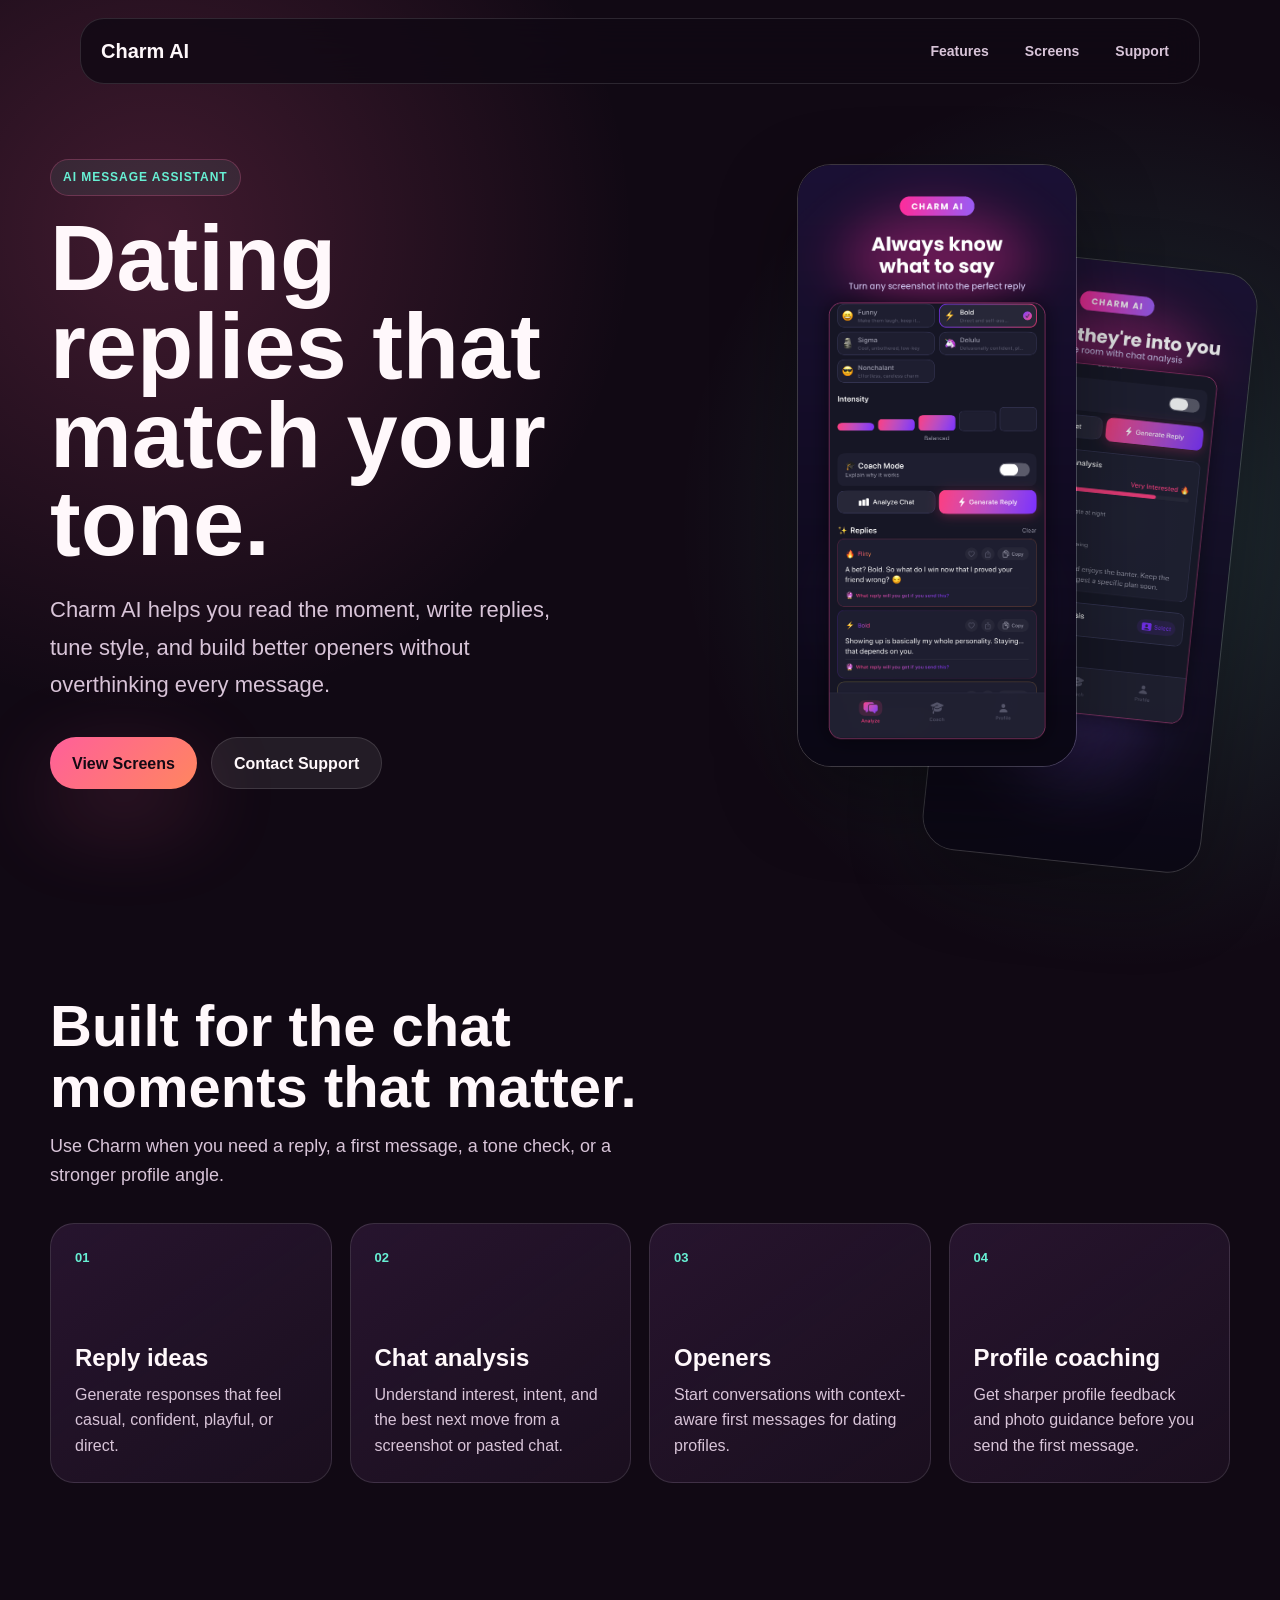
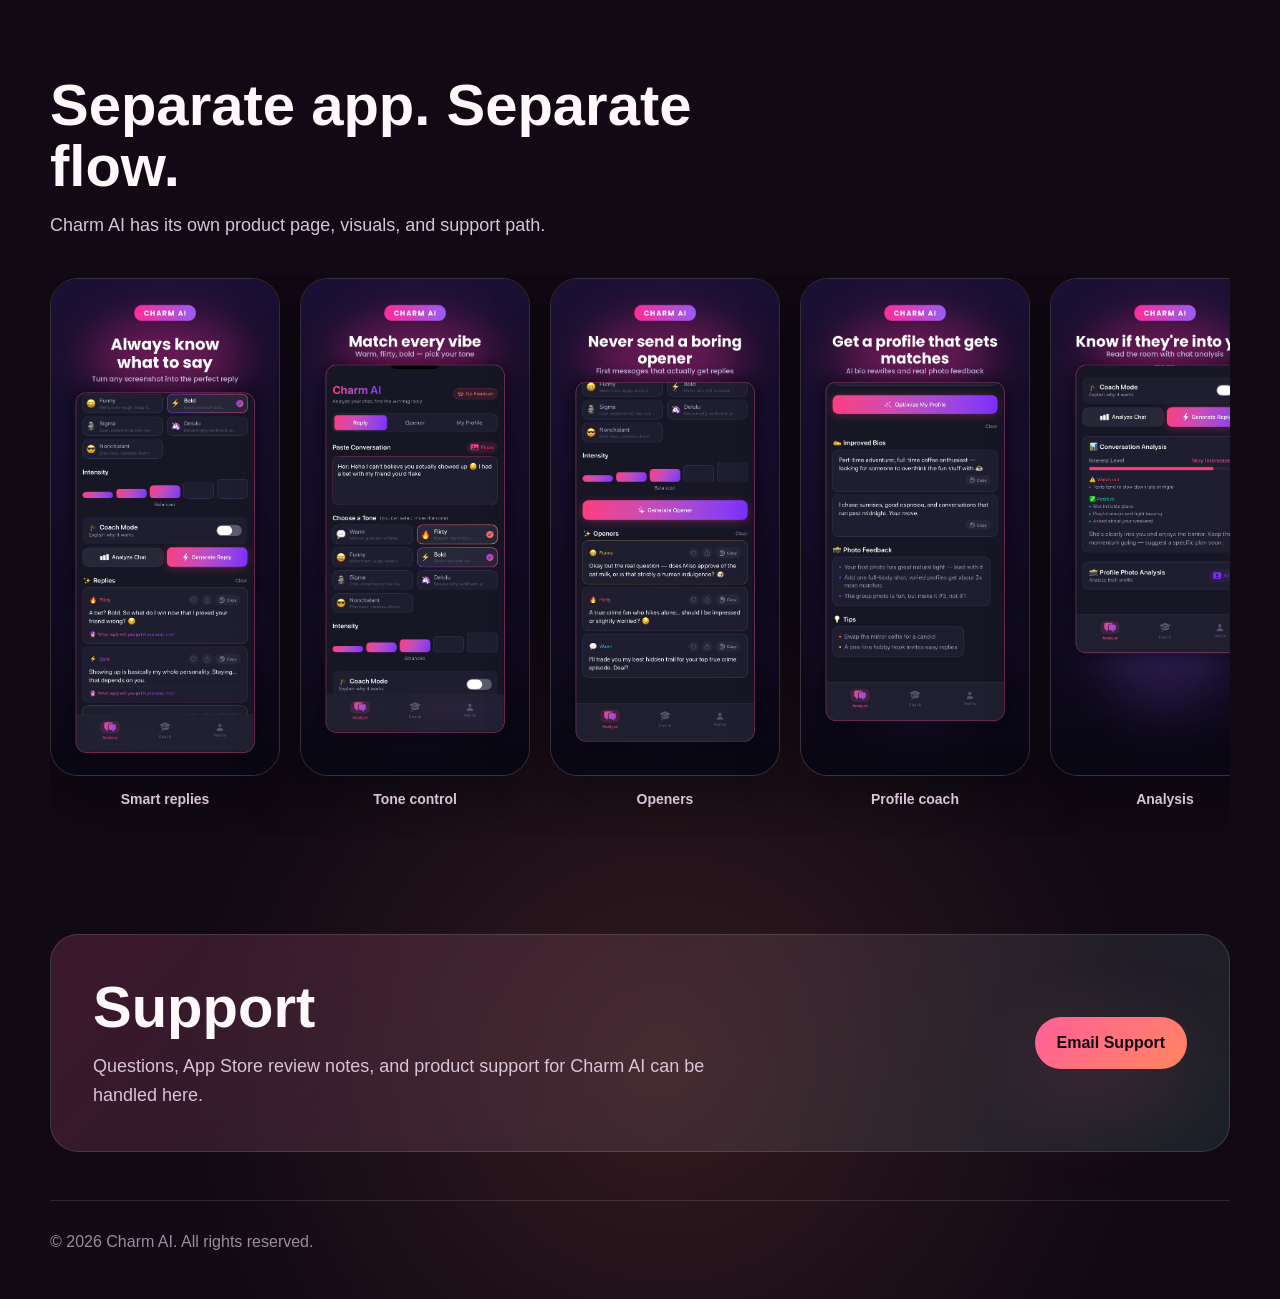
==== charm-ai/index.html @ af91918c "Add separate Charm AI page" ====
<!DOCTYPE html>
<html lang="en">

<head>
    <meta charset="UTF-8">
    <meta name="viewport" content="width=device-width, initial-scale=1.0">
    <title>Charm AI - AI Flirt & Message Assistant</title>
    <meta name="description" content="Charm AI helps you write better dating replies, understand chat tone, create openers, and coach your profile with AI.">
    <meta name="keywords" content="Charm AI, dating assistant, AI replies, message coach, profile coach, flirt assistant">
    <meta name="author" content="Charm AI">
    <meta name="robots" content="index, follow">

    <meta property="og:type" content="website">
    <meta property="og:title" content="Charm AI - AI Flirt & Message Assistant">
    <meta property="og:description" content="Reply ideas, chat analysis, openers, and profile coaching for dating conversations.">
    <meta property="og:image" content="images/appstore_01_reply.png">

    <link rel="stylesheet" href="style.css">
</head>

<body>
    <nav class="site-nav">
        <a class="brand" href="#home">Charm AI</a>
        <div class="nav-links" aria-label="Charm AI navigation">
            <a href="#features">Features</a>
            <a href="#screens">Screens</a>
            <a href="#support">Support</a>
        </div>
    </nav>

    <main>
        <section id="home" class="hero">
            <div class="hero-copy">
                <p class="eyebrow">AI message assistant</p>
                <h1>Dating replies that match your tone.</h1>
                <p class="hero-text">Charm AI helps you read the moment, write replies, tune style, and build better openers without overthinking every message.</p>
                <div class="hero-actions">
                    <a class="button primary" href="#screens">View Screens</a>
                    <a class="button secondary" href="mailto:ismailturanli91@gmail.com">Contact Support</a>
                </div>
            </div>

            <div class="hero-visual" aria-label="Charm AI app screenshots">
                <img class="phone phone-main" src="images/appstore_01_reply.png" alt="Charm AI smart reply screen">
                <img class="phone phone-side" src="images/appstore_07_analysis.png" alt="Charm AI chat analysis screen">
            </div>
        </section>

        <section id="features" class="features">
            <div class="section-head">
                <h2>Built for the chat moments that matter.</h2>
                <p>Use Charm when you need a reply, a first message, a tone check, or a stronger profile angle.</p>
            </div>

            <div class="feature-grid">
                <article class="feature-card">
                    <span>01</span>
                    <h3>Reply ideas</h3>
                    <p>Generate responses that feel casual, confident, playful, or direct.</p>
                </article>
                <article class="feature-card">
                    <span>02</span>
                    <h3>Chat analysis</h3>
                    <p>Understand interest, intent, and the best next move from a screenshot or pasted chat.</p>
                </article>
                <article class="feature-card">
                    <span>03</span>
                    <h3>Openers</h3>
                    <p>Start conversations with context-aware first messages for dating profiles.</p>
                </article>
                <article class="feature-card">
                    <span>04</span>
                    <h3>Profile coaching</h3>
                    <p>Get sharper profile feedback and photo guidance before you send the first message.</p>
                </article>
            </div>
        </section>

        <section id="screens" class="screens">
            <div class="section-head">
                <h2>Separate app. Separate flow.</h2>
                <p>Charm AI has its own product page, visuals, and support path.</p>
            </div>

            <div class="screen-strip">
                <figure>
                    <img src="images/appstore_01_reply.png" alt="Smart reply generator in Charm AI">
                    <figcaption>Smart replies</figcaption>
                </figure>
                <figure>
                    <img src="images/appstore_02_tones.png" alt="Tone options in Charm AI">
                    <figcaption>Tone control</figcaption>
                </figure>
                <figure>
                    <img src="images/appstore_03_opener.png" alt="Opener generator in Charm AI">
                    <figcaption>Openers</figcaption>
                </figure>
                <figure>
                    <img src="images/appstore_04_profilecoach.png" alt="Profile coaching in Charm AI">
                    <figcaption>Profile coach</figcaption>
                </figure>
                <figure>
                    <img src="images/appstore_07_analysis.png" alt="Chat analysis in Charm AI">
                    <figcaption>Analysis</figcaption>
                </figure>
                <figure>
                    <img src="images/appstore_08_keyboard.png" alt="Charm AI keyboard screen">
                    <figcaption>Keyboard</figcaption>
                </figure>
            </div>
        </section>

        <section id="support" class="support">
            <div>
                <h2>Support</h2>
                <p>Questions, App Store review notes, and product support for Charm AI can be handled here.</p>
            </div>
            <a class="button primary" href="mailto:ismailturanli91@gmail.com">Email Support</a>
        </section>
    </main>

    <footer class="footer">
        <p>&copy; 2026 Charm AI. All rights reserved.</p>
    </footer>

    <script src="script.js"></script>
</body>

</html>
---- charm-ai/style.css ----
* {
    box-sizing: border-box;
    margin: 0;
    padding: 0;
}

:root {
    --bg: #110914;
    --panel: #1d1122;
    --panel-strong: #28152f;
    --line: rgba(255, 255, 255, 0.12);
    --text: #fff8fb;
    --muted: #d8c4d8;
    --soft: #9d8aa0;
    --rose: #ff5f9a;
    --coral: #ff865f;
    --mint: #67f0d4;
    --ink: #140914;
    --shadow: 0 28px 90px rgba(255, 95, 154, 0.22);
}

html {
    scroll-behavior: smooth;
    scroll-padding-top: 92px;
}

body {
    min-width: 320px;
    font-family: -apple-system, BlinkMacSystemFont, "Segoe UI", Roboto, Helvetica, Arial, sans-serif;
    color: var(--text);
    background:
        radial-gradient(circle at 12% 8%, rgba(255, 95, 154, 0.2), transparent 30rem),
        radial-gradient(circle at 88% 18%, rgba(103, 240, 212, 0.16), transparent 28rem),
        radial-gradient(circle at 52% 92%, rgba(255, 134, 95, 0.14), transparent 30rem),
        var(--bg);
    line-height: 1.6;
    overflow-x: hidden;
}

a {
    color: inherit;
}

img {
    display: block;
    max-width: 100%;
}

.site-nav {
    position: fixed;
    z-index: 20;
    top: 18px;
    left: 50%;
    width: min(1120px, calc(100% - 32px));
    min-height: 64px;
    transform: translateX(-50%);
    display: flex;
    align-items: center;
    justify-content: space-between;
    gap: 18px;
    padding: 12px 16px 12px 20px;
    border: 1px solid var(--line);
    border-radius: 24px;
    background: rgba(17, 9, 20, 0.82);
    backdrop-filter: blur(18px);
}

.brand {
    color: var(--text);
    font-size: 20px;
    font-weight: 900;
    text-decoration: none;
    letter-spacing: 0;
}

.nav-links {
    display: flex;
    align-items: center;
    gap: 8px;
}

.nav-links a {
    min-height: 40px;
    display: inline-flex;
    align-items: center;
    padding: 0 14px;
    border-radius: 999px;
    color: var(--muted);
    font-size: 14px;
    font-weight: 800;
    text-decoration: none;
    transition: background 0.2s ease, color 0.2s ease;
}

.nav-links a:hover,
.nav-links a.active {
    color: var(--text);
    background: rgba(255, 255, 255, 0.09);
}

main {
    width: min(1180px, calc(100% - 40px));
    margin: 0 auto;
}

.hero {
    min-height: 100dvh;
    display: grid;
    grid-template-columns: minmax(0, 0.95fr) minmax(360px, 1.05fr);
    align-items: center;
    gap: 56px;
    padding: 124px 0 76px;
}

.eyebrow {
    width: fit-content;
    margin-bottom: 18px;
    padding: 8px 12px;
    border: 1px solid rgba(255, 95, 154, 0.25);
    border-radius: 999px;
    color: var(--mint);
    background: rgba(103, 240, 212, 0.08);
    font-size: 12px;
    font-weight: 900;
    letter-spacing: 0.08em;
    text-transform: uppercase;
}

.hero h1 {
    max-width: 620px;
    font-size: clamp(48px, 8vw, 92px);
    line-height: 0.96;
    letter-spacing: 0;
}

.hero-text {
    max-width: 600px;
    margin-top: 24px;
    color: var(--muted);
    font-size: clamp(18px, 2vw, 22px);
    line-height: 1.7;
}

.hero-actions {
    display: flex;
    flex-wrap: wrap;
    gap: 14px;
    margin-top: 34px;
}

.button {
    min-height: 52px;
    display: inline-flex;
    align-items: center;
    justify-content: center;
    border-radius: 999px;
    padding: 0 22px;
    font-weight: 900;
    text-decoration: none;
    transition: transform 0.2s ease, box-shadow 0.2s ease, border-color 0.2s ease;
}

.button:hover {
    transform: translateY(-2px);
}

.button:active {
    transform: translateY(0);
}

.button.primary {
    color: var(--ink);
    background: linear-gradient(135deg, var(--rose), var(--coral));
    box-shadow: var(--shadow);
}

.button.secondary {
    color: var(--text);
    border: 1px solid var(--line);
    background: rgba(255, 255, 255, 0.08);
}

.hero-visual {
    position: relative;
    min-height: 620px;
}

.phone {
    position: absolute;
    width: min(280px, 46vw);
    border-radius: 34px;
    border: 1px solid rgba(255, 255, 255, 0.18);
    box-shadow: 0 30px 80px rgba(0, 0, 0, 0.36);
}

.phone-main {
    right: 26%;
    top: 0;
    z-index: 2;
}

.phone-side {
    right: 0;
    top: 96px;
    opacity: 0.86;
    transform: rotate(6deg);
}

.features,
.screens,
.support {
    padding: 96px 0;
}

.section-head {
    max-width: 680px;
    margin-bottom: 34px;
}

.section-head h2,
.support h2 {
    font-size: clamp(34px, 5vw, 58px);
    line-height: 1.05;
    letter-spacing: 0;
}

.section-head p,
.support p {
    max-width: 620px;
    margin-top: 14px;
    color: var(--muted);
    font-size: 18px;
}

.feature-grid {
    display: grid;
    grid-template-columns: repeat(4, minmax(0, 1fr));
    gap: 18px;
}

.feature-card {
    min-height: 260px;
    display: flex;
    flex-direction: column;
    padding: 24px;
    border: 1px solid var(--line);
    border-radius: 24px;
    background: linear-gradient(145deg, rgba(40, 21, 47, 0.96), rgba(29, 17, 34, 0.8));
}

.feature-card span {
    color: var(--mint);
    font-size: 13px;
    font-weight: 900;
}

.feature-card h3 {
    margin-top: auto;
    font-size: 24px;
    line-height: 1.12;
}

.feature-card p {
    margin-top: 10px;
    color: var(--muted);
}

.screen-strip {
    display: grid;
    grid-auto-flow: column;
    grid-auto-columns: minmax(230px, 285px);
    gap: 20px;
    overflow-x: auto;
    padding: 4px 0 28px;
    scroll-snap-type: x mandatory;
    scrollbar-color: var(--rose) rgba(255, 255, 255, 0.08);
}

.screen-strip figure {
    scroll-snap-align: start;
}

.screen-strip img {
    width: 100%;
    aspect-ratio: 1284 / 2778;
    object-fit: cover;
    border: 1px solid rgba(255, 255, 255, 0.16);
    border-radius: 28px;
    box-shadow: 0 24px 60px rgba(0, 0, 0, 0.34);
}

.screen-strip figcaption {
    margin-top: 12px;
    color: var(--muted);
    font-size: 14px;
    font-weight: 800;
    text-align: center;
}

.support {
    display: flex;
    align-items: center;
    justify-content: space-between;
    gap: 24px;
    margin-bottom: 48px;
    padding: 42px;
    border: 1px solid var(--line);
    border-radius: 28px;
    background: linear-gradient(135deg, rgba(255, 95, 154, 0.18), rgba(103, 240, 212, 0.1));
}

.footer {
    width: min(1180px, calc(100% - 40px));
    margin: 0 auto;
    padding: 28px 0 44px;
    color: var(--soft);
    border-top: 1px solid var(--line);
}

@media (max-width: 980px) {
    .hero {
        grid-template-columns: 1fr;
        padding-top: 118px;
    }

    .hero-visual {
        min-height: 520px;
    }

    .phone-main {
        left: 8%;
        right: auto;
    }

    .phone-side {
        right: 8%;
    }

    .feature-grid {
        grid-template-columns: repeat(2, minmax(0, 1fr));
    }
}

@media (max-width: 700px) {
    .site-nav {
        top: 12px;
        align-items: flex-start;
        border-radius: 20px;
        flex-direction: column;
    }

    .nav-links {
        width: 100%;
        justify-content: space-between;
    }

    .nav-links a {
        padding: 0 10px;
        font-size: 13px;
    }

    main,
    .footer {
        width: min(100% - 28px, 1180px);
    }

    .hero {
        padding-top: 158px;
        gap: 34px;
    }

    .hero h1 {
        font-size: clamp(42px, 15vw, 68px);
    }

    .hero-visual {
        min-height: 440px;
    }

    .phone {
        width: min(218px, 56vw);
        border-radius: 26px;
    }

    .phone-main {
        left: 0;
    }

    .phone-side {
        right: 0;
        top: 68px;
    }

    .features,
    .screens {
        padding: 72px 0;
    }

    .feature-grid {
        grid-template-columns: 1fr;
    }

    .feature-card {
        min-height: 210px;
    }

    .support {
        align-items: flex-start;
        flex-direction: column;
        padding: 28px;
    }
}

@media (prefers-reduced-motion: reduce) {
    *,
    *::before,
    *::after {
        scroll-behavior: auto !important;
        transition-duration: 0.01ms !important;
        animation-duration: 0.01ms !important;
        animation-iteration-count: 1 !important;
    }
}
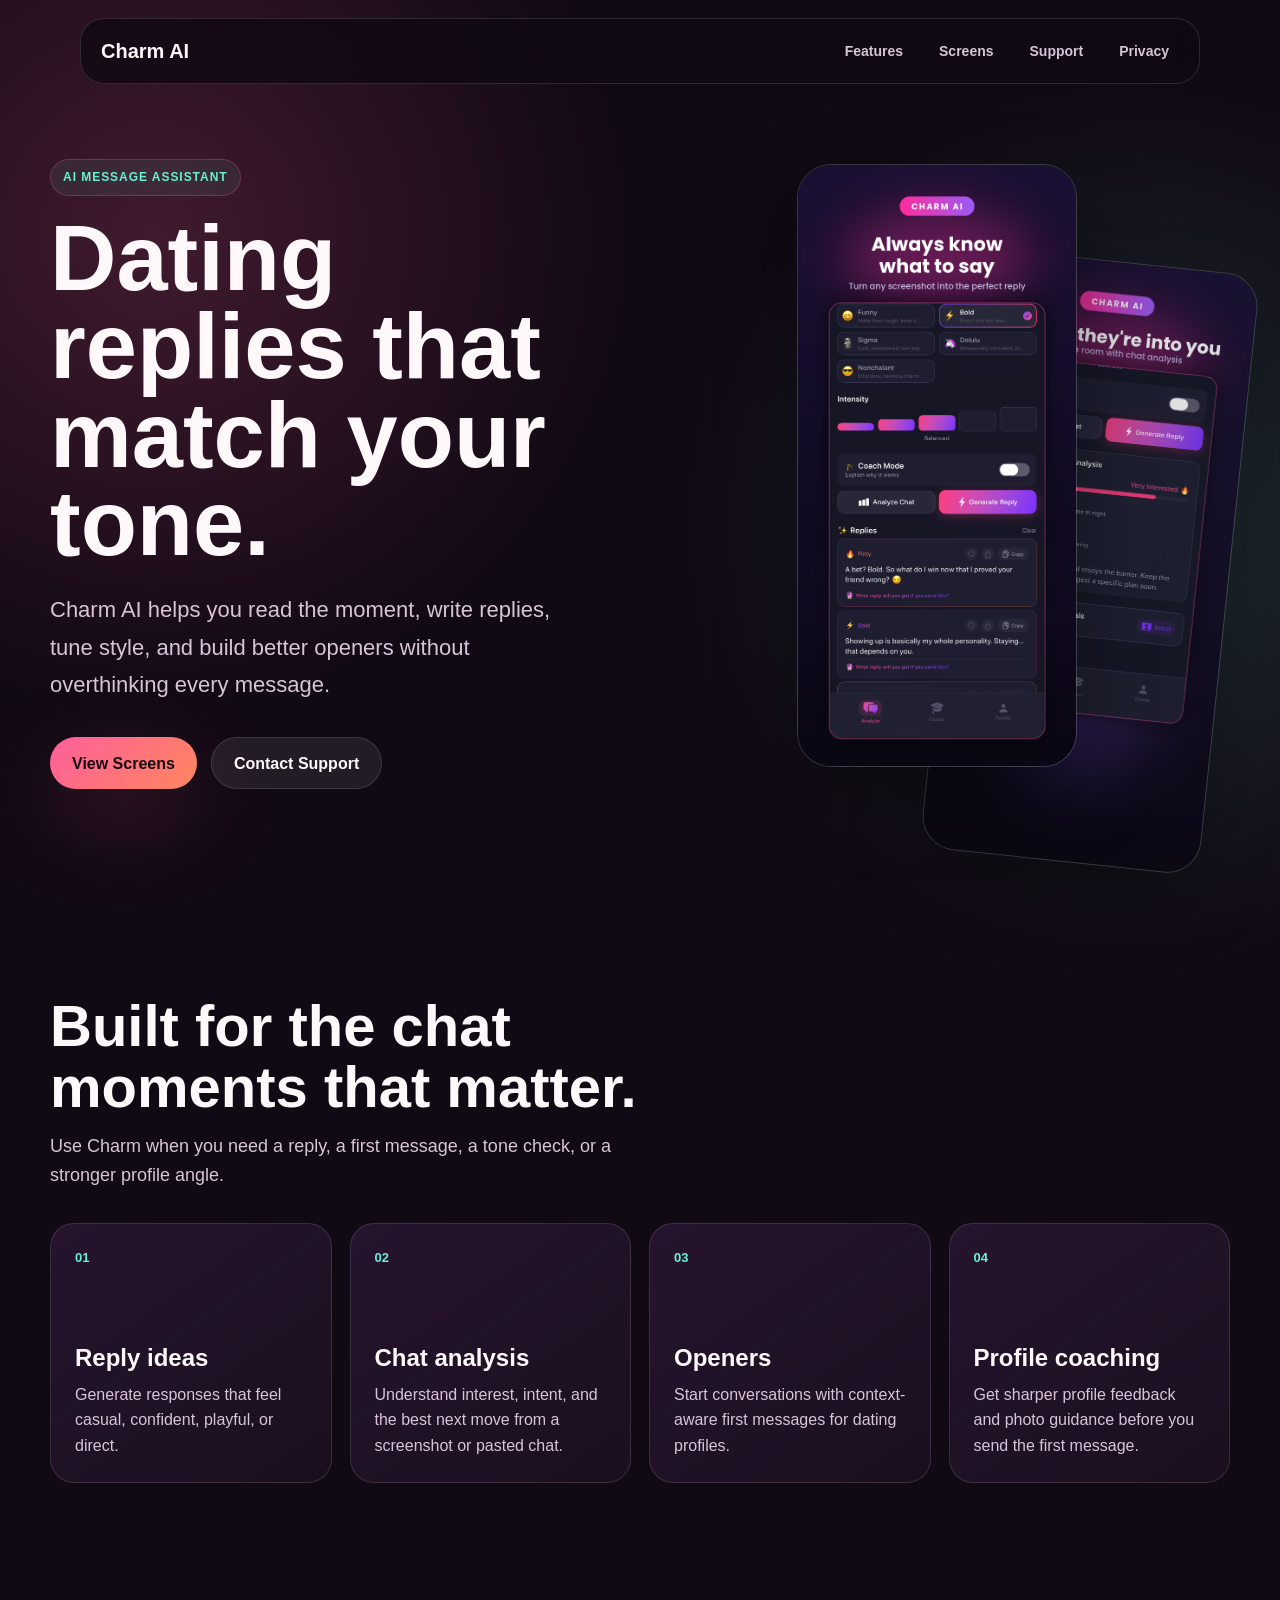
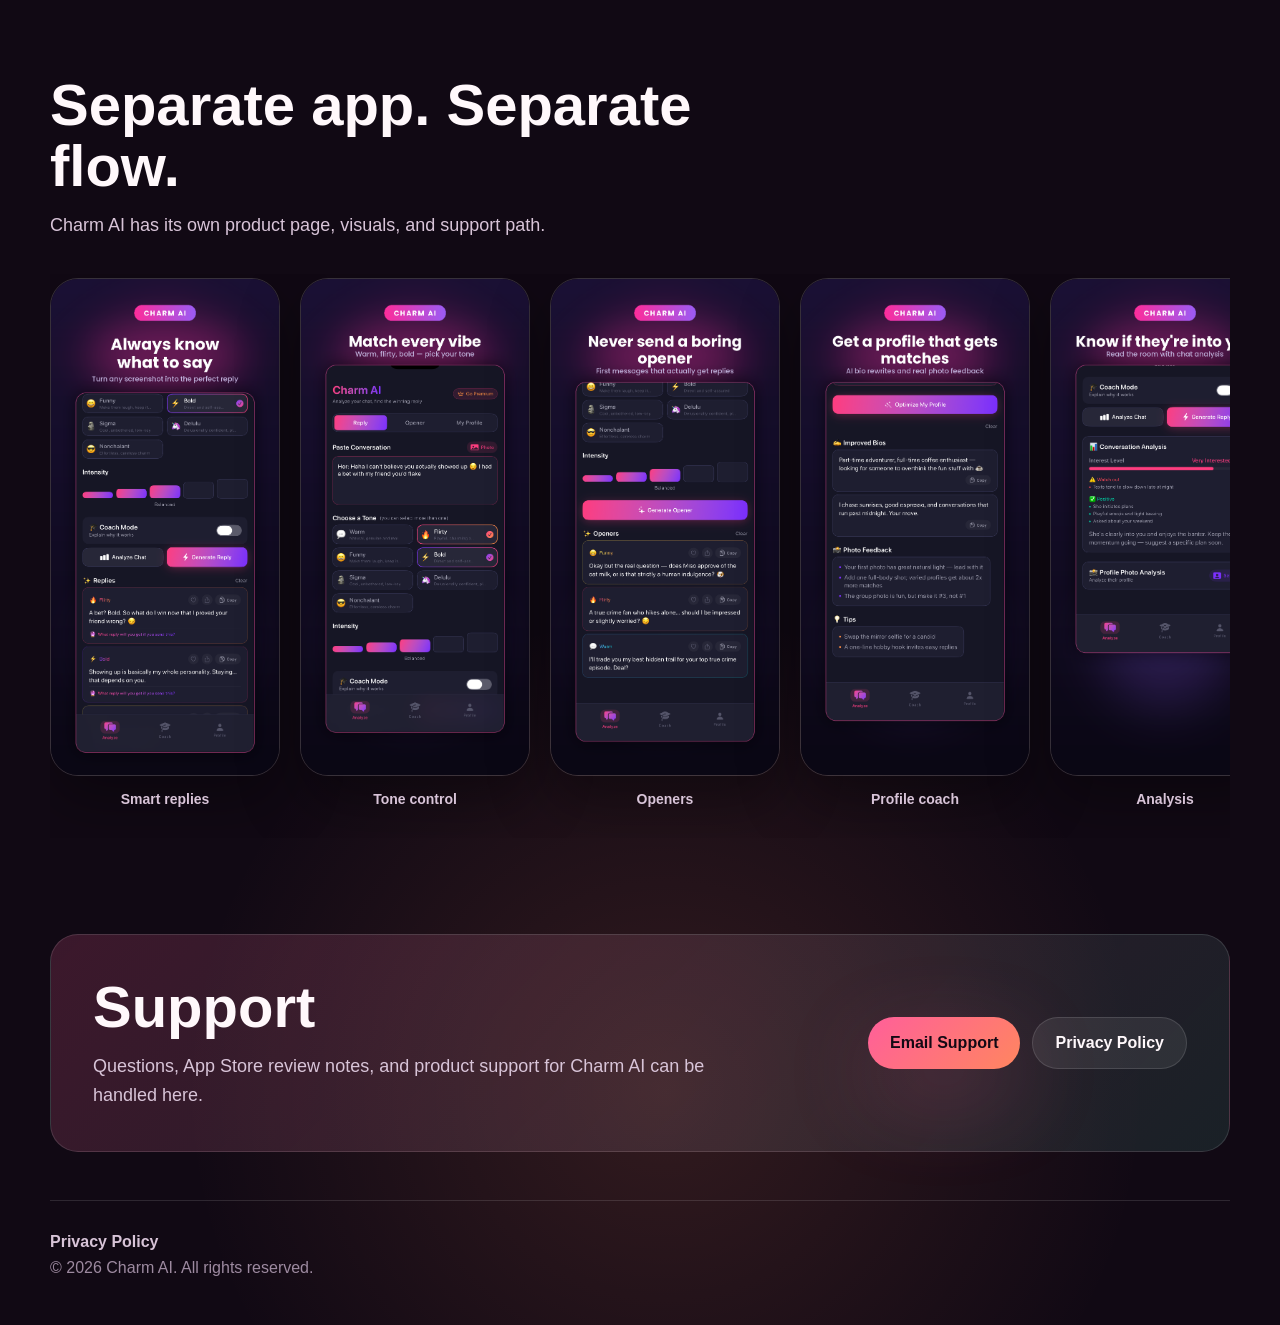
==== commit 629ed2b7: "Add Charm AI privacy link" ====
--- a/charm-ai/index.html
+++ b/charm-ai/index.html
@@ -25,6 +25,7 @@
             <a href="#features">Features</a>
             <a href="#screens">Screens</a>
             <a href="#support">Support</a>
+            <a href="privacy/">Privacy</a>
         </div>
     </nav>
 
@@ -115,11 +116,15 @@
                 <h2>Support</h2>
                 <p>Questions, App Store review notes, and product support for Charm AI can be handled here.</p>
             </div>
-            <a class="button primary" href="mailto:ismailturanli91@gmail.com">Email Support</a>
+            <div class="support-actions">
+                <a class="button primary" href="mailto:ismailturanli91@gmail.com">Email Support</a>
+                <a class="button secondary" href="privacy/">Privacy Policy</a>
+            </div>
         </section>
     </main>
 
     <footer class="footer">
+        <p><a href="privacy/">Privacy Policy</a></p>
         <p>&copy; 2026 Charm AI. All rights reserved.</p>
     </footer>
 
--- a/charm-ai/style.css
+++ b/charm-ai/style.css
@@ -309,6 +309,13 @@
     background: linear-gradient(135deg, rgba(255, 95, 154, 0.18), rgba(103, 240, 212, 0.1));
 }
 
+.support-actions {
+    display: flex;
+    flex-wrap: wrap;
+    justify-content: flex-end;
+    gap: 12px;
+}
+
 .footer {
     width: min(1180px, calc(100% - 40px));
     margin: 0 auto;
@@ -317,6 +324,62 @@
     border-top: 1px solid var(--line);
 }
 
+.footer a {
+    color: var(--muted);
+    font-weight: 800;
+    text-decoration: none;
+}
+
+.policy-main {
+    padding-top: 132px;
+}
+
+.policy-hero {
+    max-width: 820px;
+    padding: 44px 0 24px;
+}
+
+.policy-hero h1 {
+    font-size: clamp(46px, 8vw, 88px);
+    line-height: 0.98;
+    letter-spacing: 0;
+}
+
+.policy-hero p:not(.eyebrow) {
+    margin-top: 18px;
+    color: var(--muted);
+    font-size: 18px;
+}
+
+.policy-content {
+    display: grid;
+    gap: 18px;
+    padding: 36px 0 92px;
+}
+
+.policy-content article {
+    padding: 26px;
+    border: 1px solid var(--line);
+    border-radius: 24px;
+    background: linear-gradient(145deg, rgba(40, 21, 47, 0.96), rgba(29, 17, 34, 0.8));
+}
+
+.policy-content h2 {
+    font-size: 24px;
+    line-height: 1.15;
+}
+
+.policy-content p {
+    margin-top: 10px;
+    color: var(--muted);
+}
+
+.policy-content a {
+    color: var(--mint);
+    font-weight: 800;
+    text-decoration: none;
+}
+
 @media (max-width: 980px) {
     .hero {
         grid-template-columns: 1fr;
@@ -408,6 +471,14 @@
         align-items: flex-start;
         flex-direction: column;
         padding: 28px;
+    }
+
+    .support-actions {
+        justify-content: flex-start;
+    }
+
+    .policy-main {
+        padding-top: 164px;
     }
 }
 
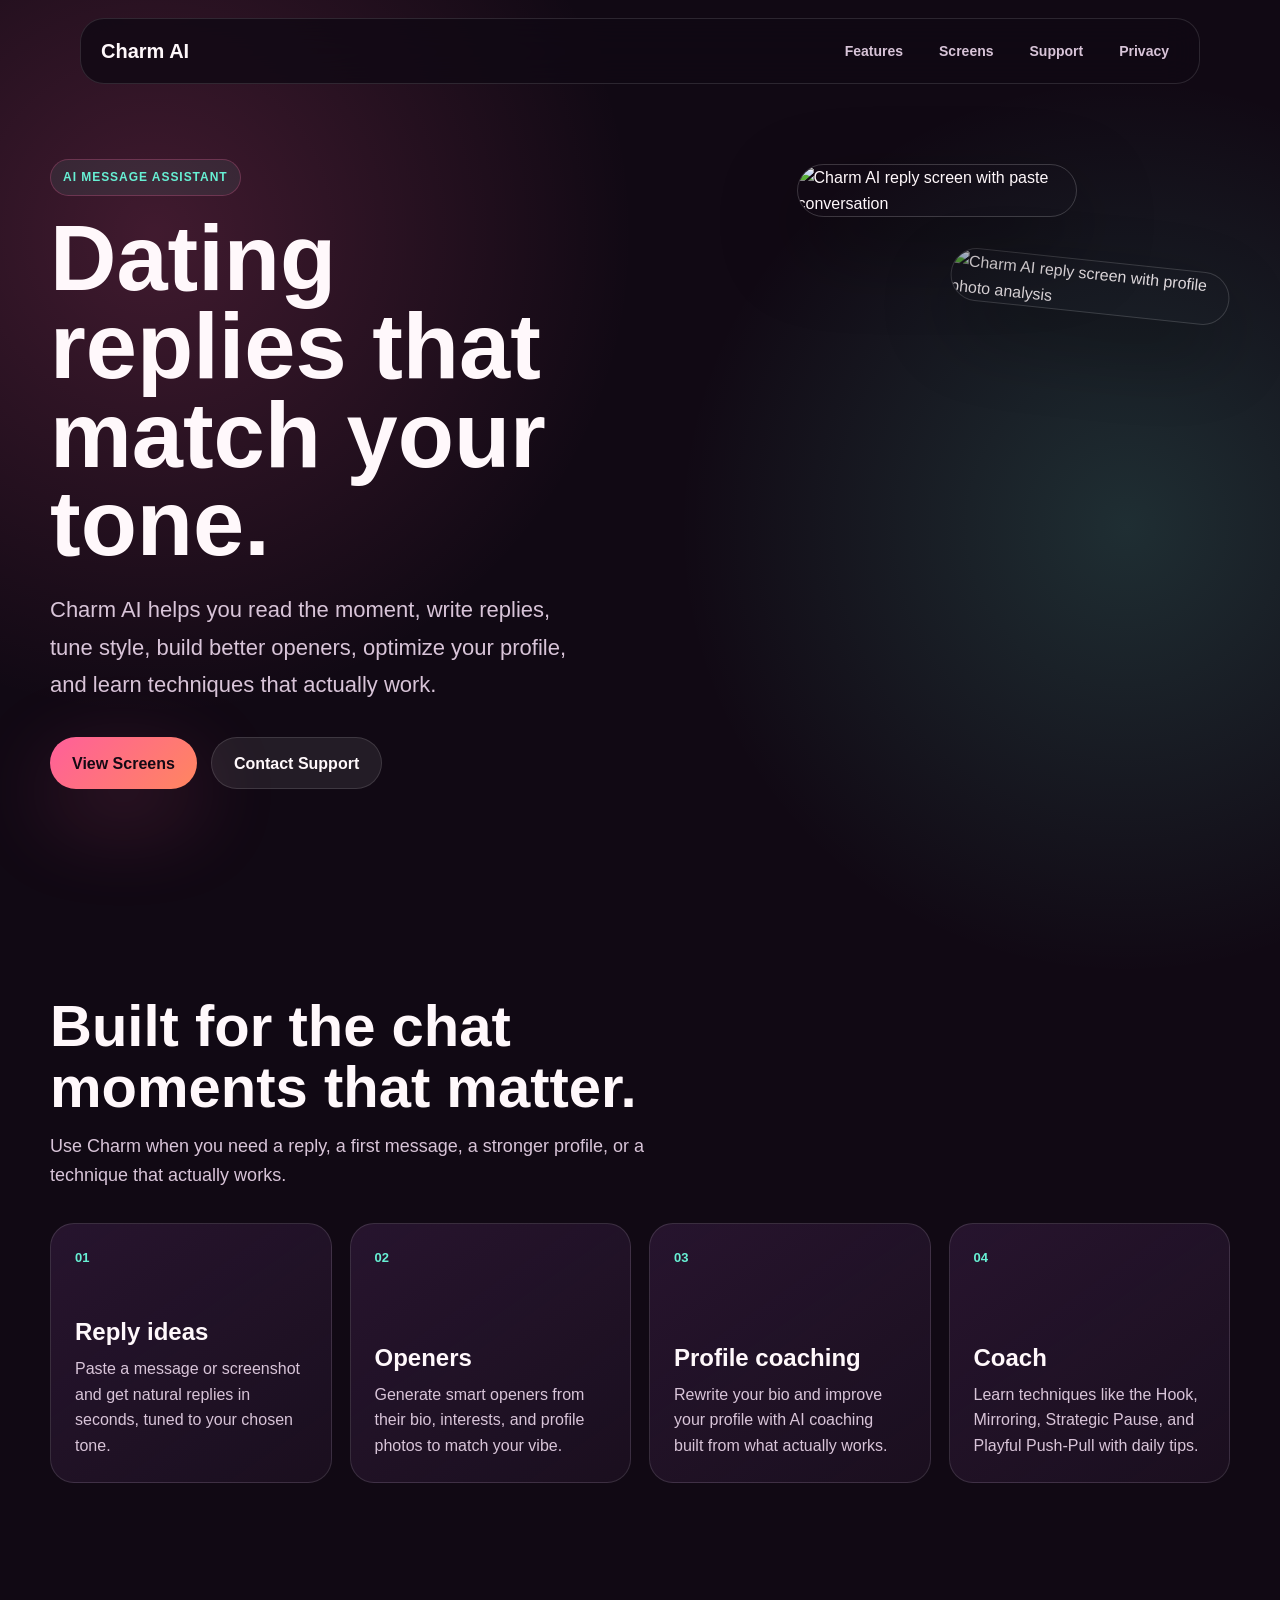
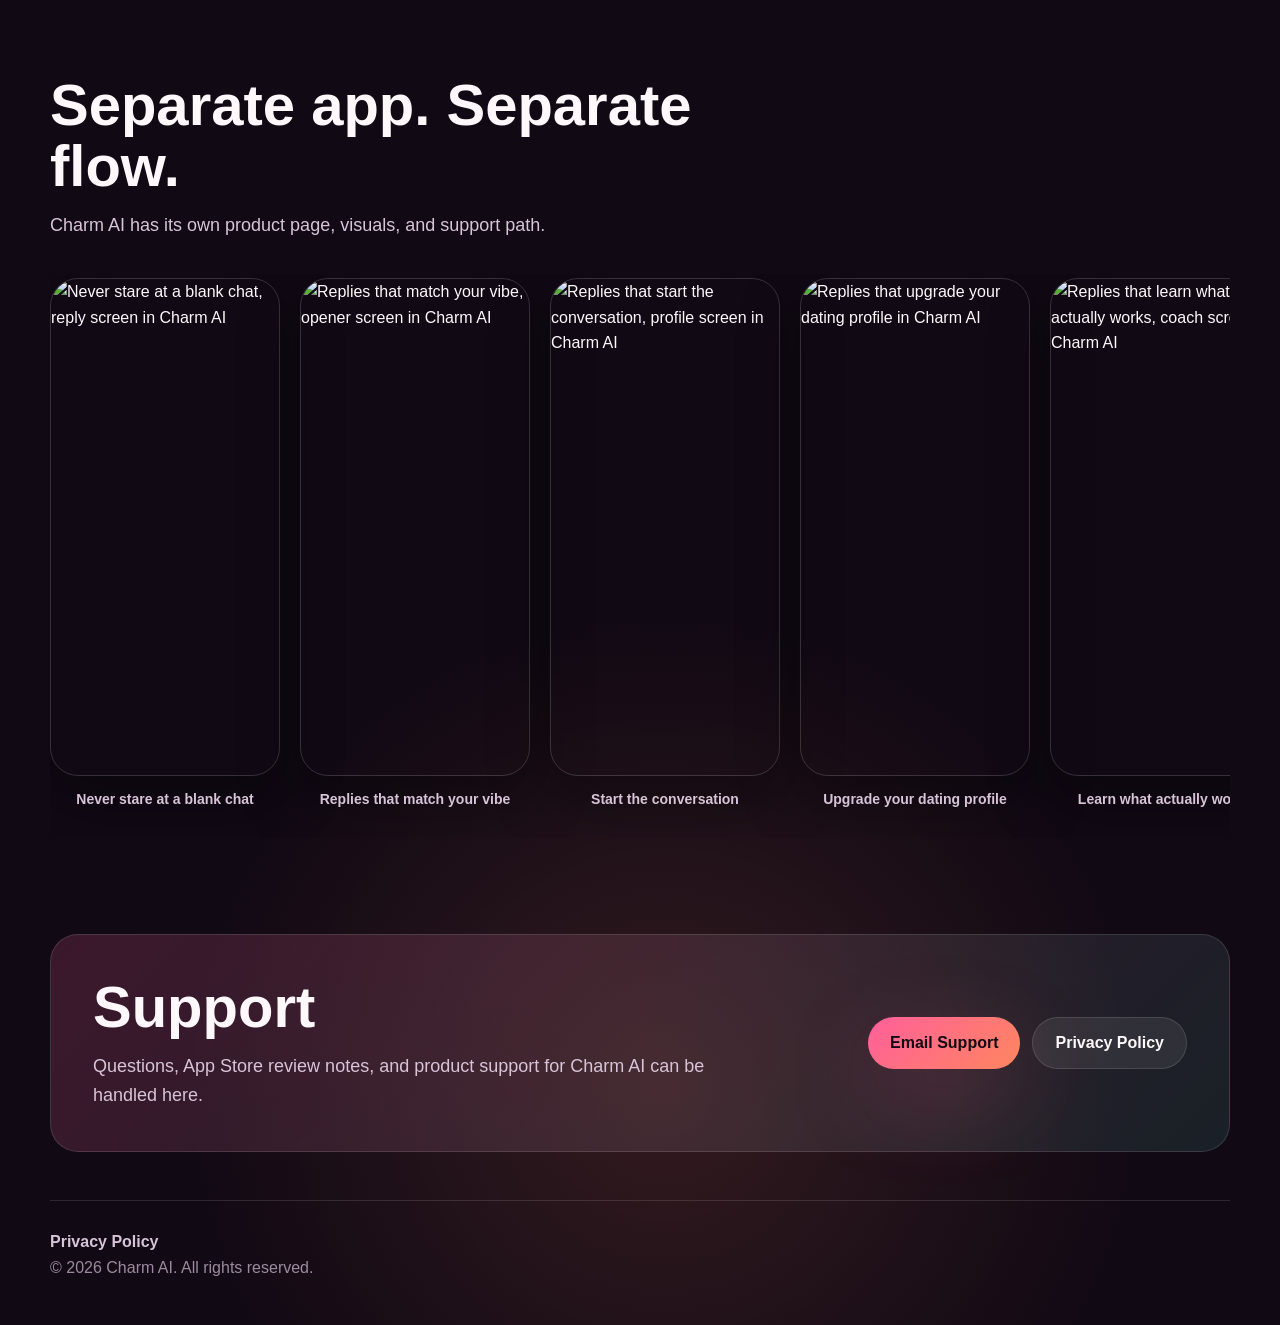
==== commit 29d4cc12: "Update Charm AI page copy and images for Reply, Openers, Profile, Coach" ====
--- a/charm-ai/index.html
+++ b/charm-ai/index.html
@@ -5,15 +5,15 @@
     <meta charset="UTF-8">
     <meta name="viewport" content="width=device-width, initial-scale=1.0">
     <title>Charm AI - AI Flirt & Message Assistant</title>
-    <meta name="description" content="Charm AI helps you write better dating replies, understand chat tone, create openers, and coach your profile with AI.">
+    <meta name="description" content="Charm AI helps you write better dating replies, generate openers, optimize your profile, and learn flirting techniques with AI coaching.">
     <meta name="keywords" content="Charm AI, dating assistant, AI replies, message coach, profile coach, flirt assistant">
     <meta name="author" content="Charm AI">
     <meta name="robots" content="index, follow">
 
     <meta property="og:type" content="website">
     <meta property="og:title" content="Charm AI - AI Flirt & Message Assistant">
-    <meta property="og:description" content="Reply ideas, chat analysis, openers, and profile coaching for dating conversations.">
-    <meta property="og:image" content="images/appstore_01_reply.png">
+    <meta property="og:description" content="Reply ideas, openers, profile coaching, and flirting techniques for dating conversations.">
+    <meta property="og:image" content="images/reply-blank-chat.webp">
 
     <link rel="stylesheet" href="style.css">
 </head>
@@ -34,7 +34,7 @@
             <div class="hero-copy">
                 <p class="eyebrow">AI message assistant</p>
                 <h1>Dating replies that match your tone.</h1>
-                <p class="hero-text">Charm AI helps you read the moment, write replies, tune style, and build better openers without overthinking every message.</p>
+                <p class="hero-text">Charm AI helps you read the moment, write replies, tune style, build better openers, optimize your profile, and learn techniques that actually work.</p>
                 <div class="hero-actions">
                     <a class="button primary" href="#screens">View Screens</a>
                     <a class="button secondary" href="mailto:ismailturanli91@gmail.com">Contact Support</a>
@@ -42,37 +42,37 @@
             </div>
 
             <div class="hero-visual" aria-label="Charm AI app screenshots">
-                <img class="phone phone-main" src="images/appstore_01_reply.png" alt="Charm AI smart reply screen">
-                <img class="phone phone-side" src="images/appstore_07_analysis.png" alt="Charm AI chat analysis screen">
+                <img class="phone phone-main" src="images/reply-blank-chat.webp" alt="Charm AI reply screen with paste conversation">
+                <img class="phone phone-side" src="images/reply-profile-upgrade.webp" alt="Charm AI reply screen with profile photo analysis">
             </div>
         </section>
 
         <section id="features" class="features">
             <div class="section-head">
                 <h2>Built for the chat moments that matter.</h2>
-                <p>Use Charm when you need a reply, a first message, a tone check, or a stronger profile angle.</p>
+                <p>Use Charm when you need a reply, a first message, a stronger profile, or a technique that actually works.</p>
             </div>
 
             <div class="feature-grid">
                 <article class="feature-card">
                     <span>01</span>
                     <h3>Reply ideas</h3>
-                    <p>Generate responses that feel casual, confident, playful, or direct.</p>
+                    <p>Paste a message or screenshot and get natural replies in seconds, tuned to your chosen tone.</p>
                 </article>
                 <article class="feature-card">
                     <span>02</span>
-                    <h3>Chat analysis</h3>
-                    <p>Understand interest, intent, and the best next move from a screenshot or pasted chat.</p>
+                    <h3>Openers</h3>
+                    <p>Generate smart openers from their bio, interests, and profile photos to match your vibe.</p>
                 </article>
                 <article class="feature-card">
                     <span>03</span>
-                    <h3>Openers</h3>
-                    <p>Start conversations with context-aware first messages for dating profiles.</p>
+                    <h3>Profile coaching</h3>
+                    <p>Rewrite your bio and improve your profile with AI coaching built from what actually works.</p>
                 </article>
                 <article class="feature-card">
                     <span>04</span>
-                    <h3>Profile coaching</h3>
-                    <p>Get sharper profile feedback and photo guidance before you send the first message.</p>
+                    <h3>Coach</h3>
+                    <p>Learn techniques like the Hook, Mirroring, Strategic Pause, and Playful Push-Pull with daily tips.</p>
                 </article>
             </div>
         </section>
@@ -85,28 +85,24 @@
 
             <div class="screen-strip">
                 <figure>
-                    <img src="images/appstore_01_reply.png" alt="Smart reply generator in Charm AI">
-                    <figcaption>Smart replies</figcaption>
+                    <img src="images/reply-blank-chat.webp" alt="Never stare at a blank chat, reply screen in Charm AI">
+                    <figcaption>Never stare at a blank chat</figcaption>
                 </figure>
                 <figure>
-                    <img src="images/appstore_02_tones.png" alt="Tone options in Charm AI">
-                    <figcaption>Tone control</figcaption>
+                    <img src="images/opener-vibe.webp" alt="Replies that match your vibe, opener screen in Charm AI">
+                    <figcaption>Replies that match your vibe</figcaption>
                 </figure>
                 <figure>
-                    <img src="images/appstore_03_opener.png" alt="Opener generator in Charm AI">
-                    <figcaption>Openers</figcaption>
+                    <img src="images/my-profile-start.webp" alt="Replies that start the conversation, profile screen in Charm AI">
+                    <figcaption>Start the conversation</figcaption>
                 </figure>
                 <figure>
-                    <img src="images/appstore_04_profilecoach.png" alt="Profile coaching in Charm AI">
-                    <figcaption>Profile coach</figcaption>
+                    <img src="images/reply-profile-upgrade.webp" alt="Replies that upgrade your dating profile in Charm AI">
+                    <figcaption>Upgrade your dating profile</figcaption>
                 </figure>
                 <figure>
-                    <img src="images/appstore_07_analysis.png" alt="Chat analysis in Charm AI">
-                    <figcaption>Analysis</figcaption>
-                </figure>
-                <figure>
-                    <img src="images/appstore_08_keyboard.png" alt="Charm AI keyboard screen">
-                    <figcaption>Keyboard</figcaption>
+                    <img src="images/coach-learn.webp" alt="Replies that learn what actually works, coach screen in Charm AI">
+                    <figcaption>Learn what actually works</figcaption>
                 </figure>
             </div>
         </section>
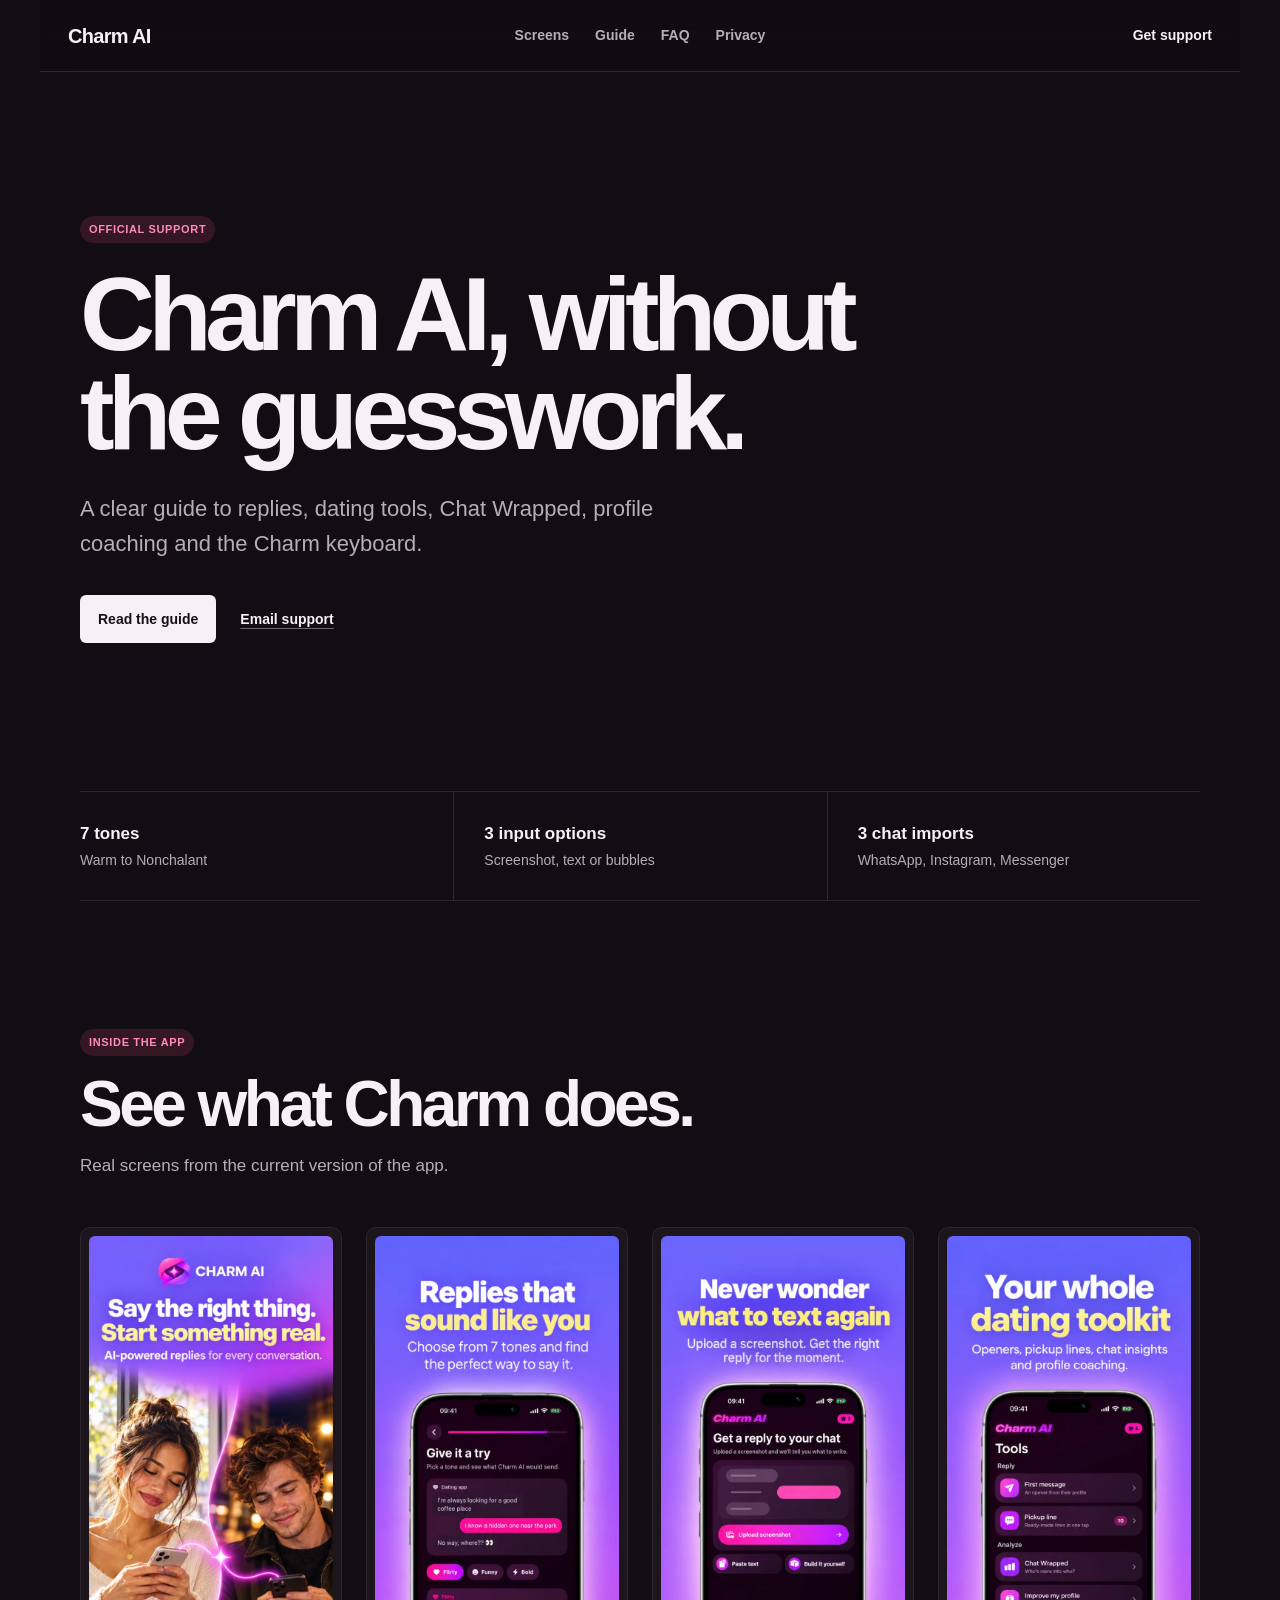
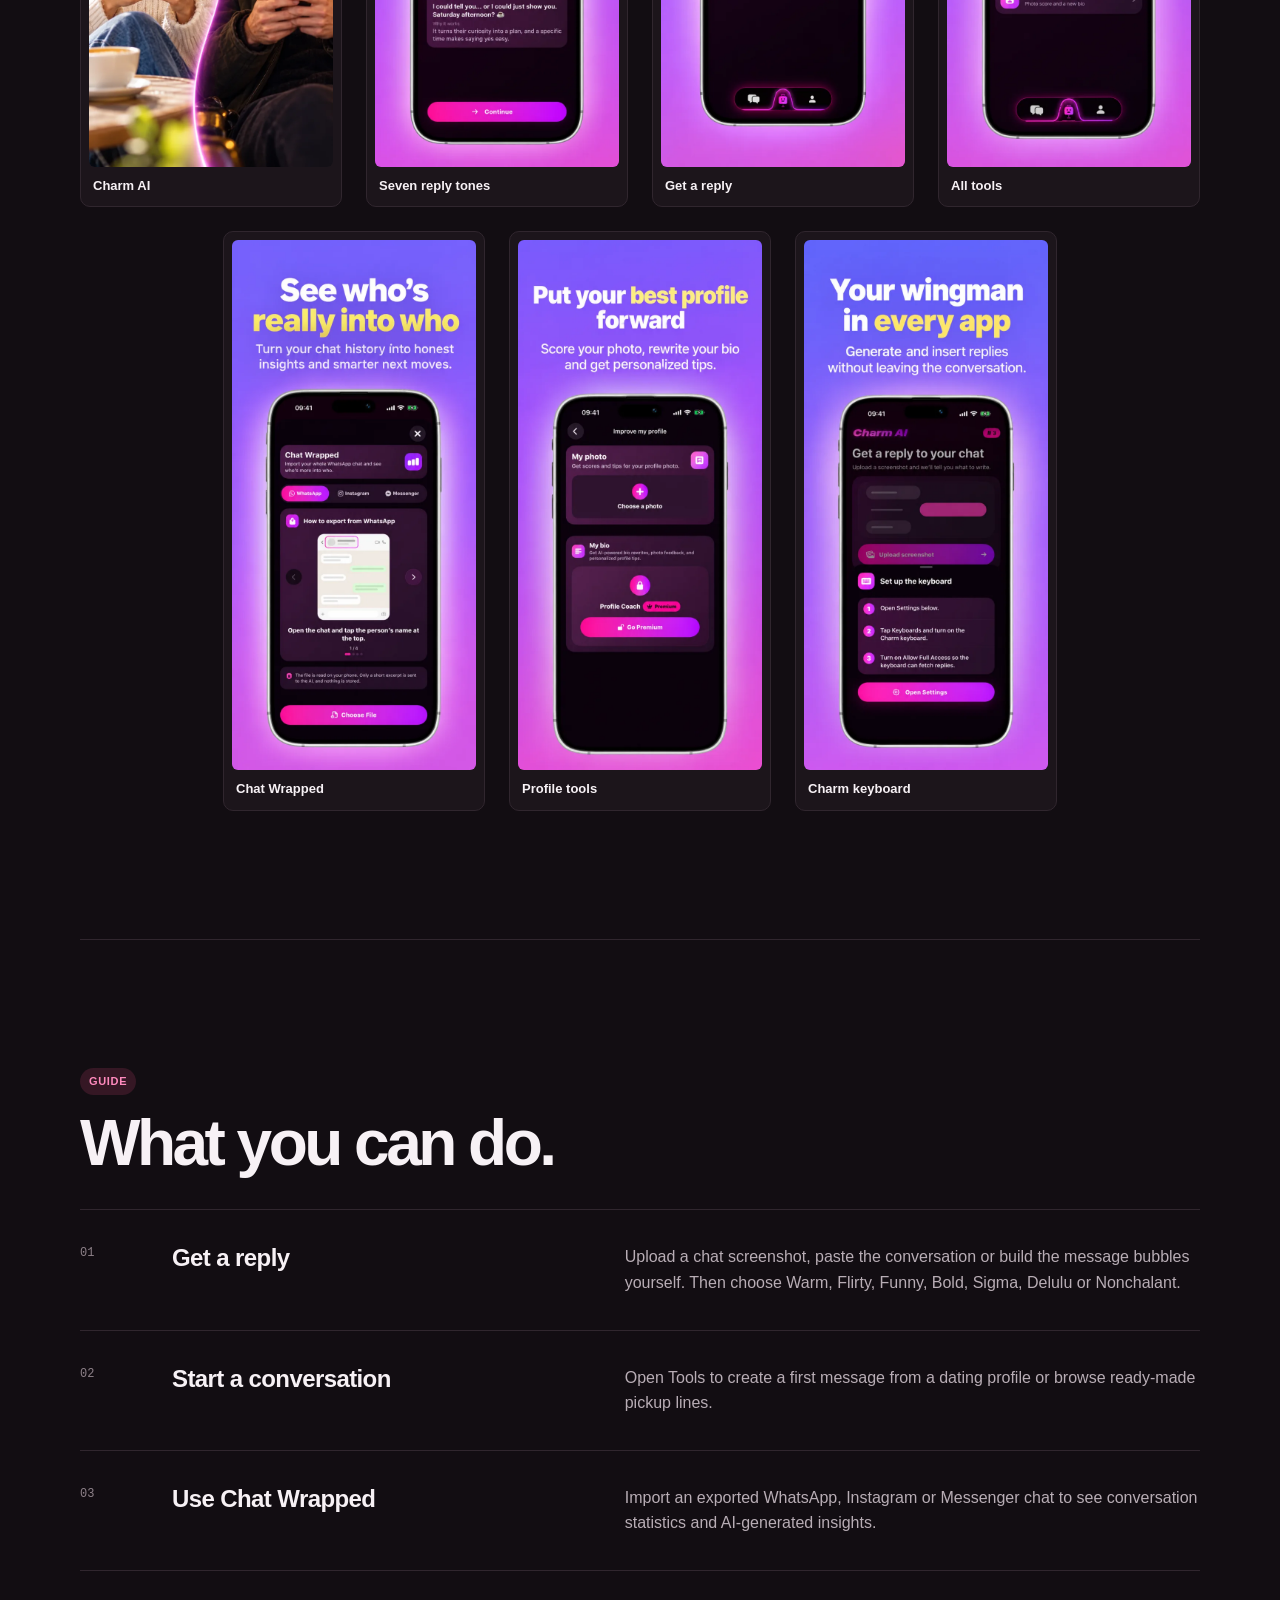
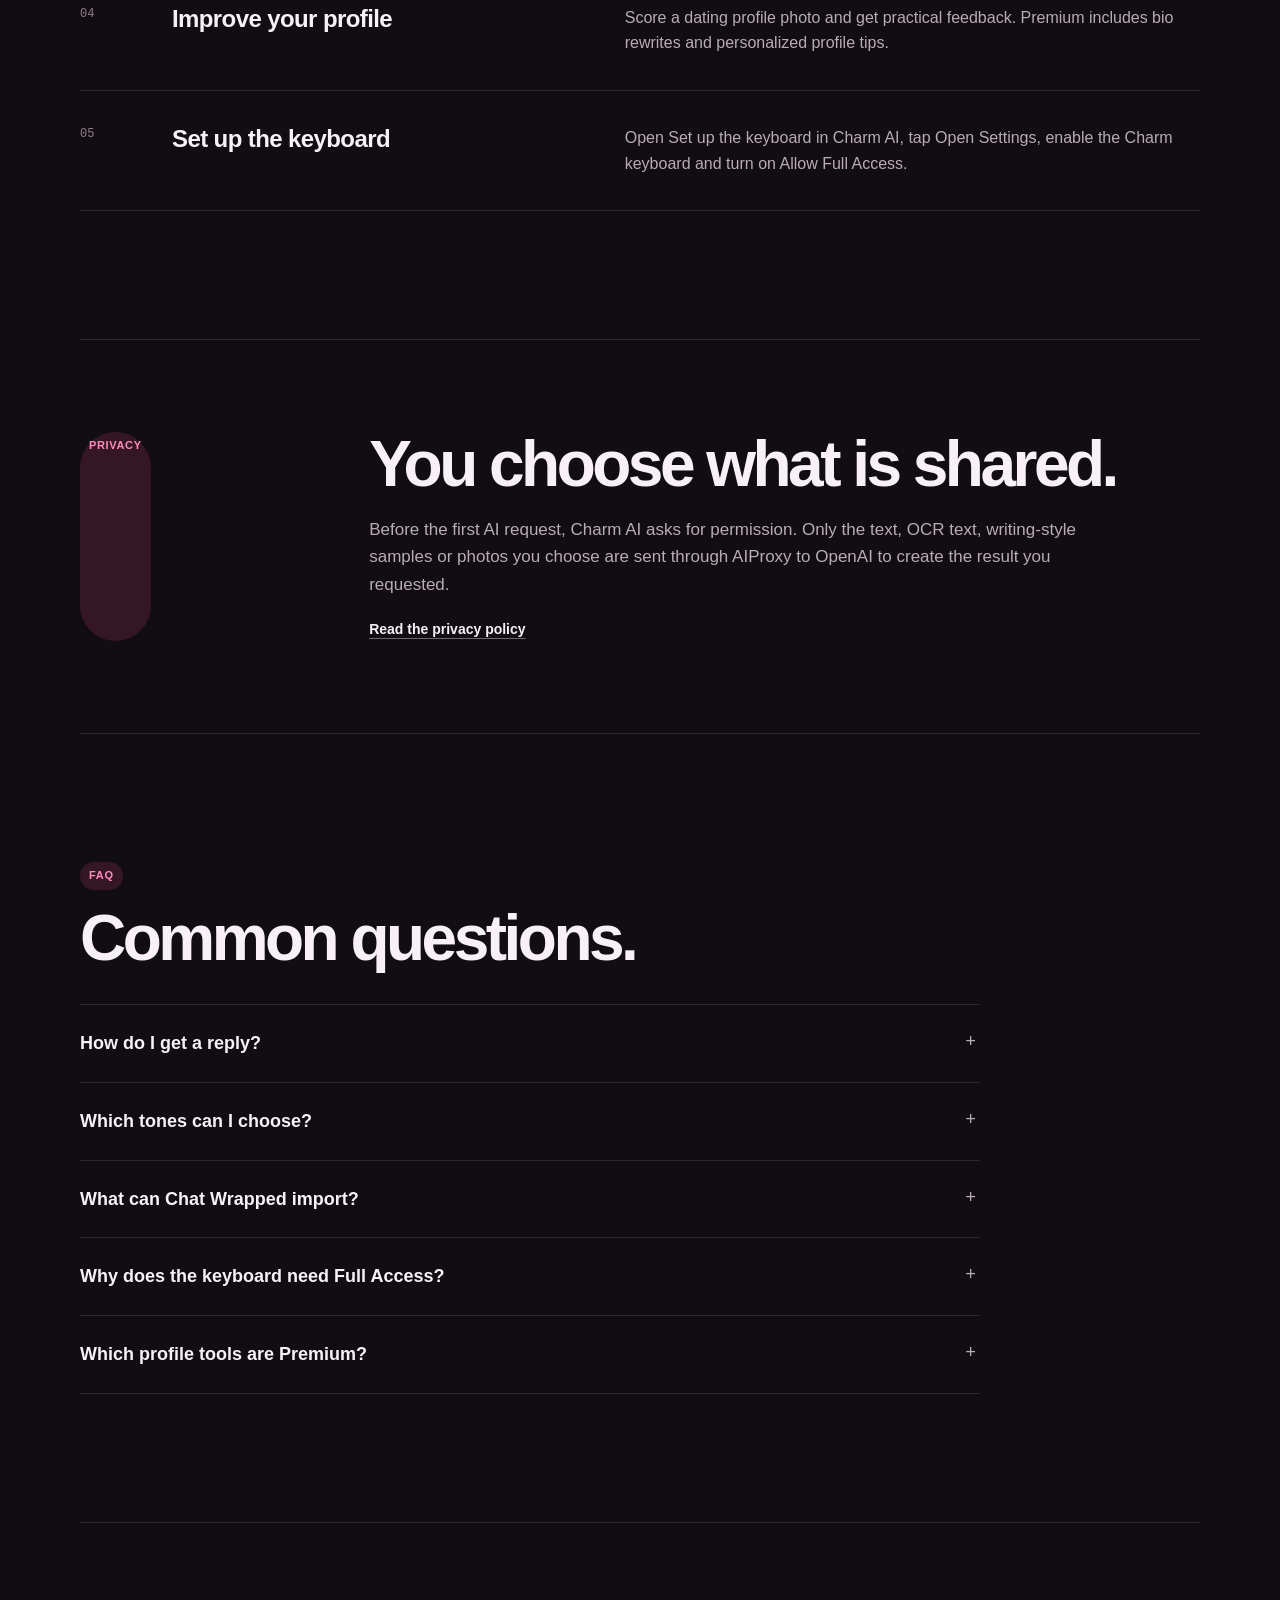
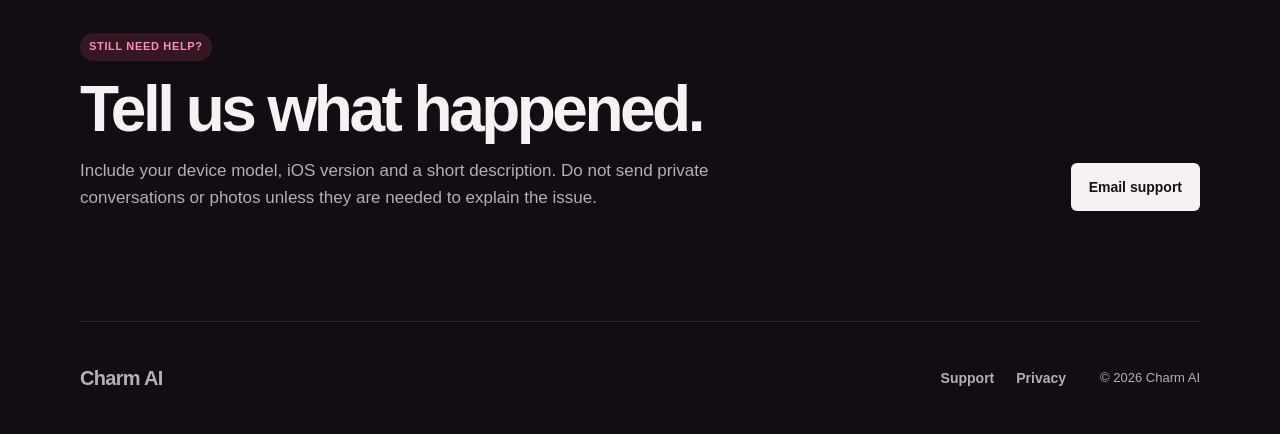
==== commit 2ad06cf0: "Redesign Charm AI support page" ====
--- a/charm-ai/index.html
+++ b/charm-ai/index.html
@@ -4,124 +4,200 @@
 <head>
     <meta charset="UTF-8">
     <meta name="viewport" content="width=device-width, initial-scale=1.0">
-    <title>Charm AI - AI Flirt & Message Assistant</title>
-    <meta name="description" content="Charm AI helps you write better dating replies, generate openers, optimize your profile, and learn flirting techniques with AI coaching.">
-    <meta name="keywords" content="Charm AI, dating assistant, AI replies, message coach, profile coach, flirt assistant">
+    <title>Charm AI Support</title>
+    <meta name="description" content="Official Charm AI support. Learn how to get replies, use Chat Wrapped, improve your profile and set up the keyboard.">
     <meta name="author" content="Charm AI">
     <meta name="robots" content="index, follow">
+    <meta name="theme-color" content="#120d12">
 
     <meta property="og:type" content="website">
-    <meta property="og:title" content="Charm AI - AI Flirt & Message Assistant">
-    <meta property="og:description" content="Reply ideas, openers, profile coaching, and flirting techniques for dating conversations.">
-    <meta property="og:image" content="images/reply-blank-chat.webp">
+    <meta property="og:title" content="Charm AI Support">
+    <meta property="og:description" content="Help with replies, first messages, Chat Wrapped, profile tools and the Charm AI keyboard.">
+    <meta property="og:image" content="images/charm-ai-01-hero.webp">
 
     <link rel="stylesheet" href="style.css">
 </head>
 
 <body>
-    <nav class="site-nav">
-        <a class="brand" href="#home">Charm AI</a>
-        <div class="nav-links" aria-label="Charm AI navigation">
-            <a href="#features">Features</a>
+    <a class="skip-link" href="#content">Skip to content</a>
+
+    <header class="site-header">
+        <a class="brand" href="#top">Charm AI</a>
+        <nav aria-label="Main navigation">
             <a href="#screens">Screens</a>
-            <a href="#support">Support</a>
+            <a href="#guide">Guide</a>
+            <a href="#faq">FAQ</a>
+            <a href="privacy/">Privacy</a>
+        </nav>
+        <a class="header-support" href="mailto:ismailturanli91@gmail.com?subject=Charm%20AI%20Support">Get support</a>
+    </header>
+
+    <main id="content">
+        <section id="top" class="hero">
+            <p class="kicker">Official support</p>
+            <h1>Charm AI, without the guesswork.</h1>
+            <p class="hero-copy">A clear guide to replies, dating tools, Chat Wrapped, profile coaching and the Charm keyboard.</p>
+            <div class="hero-actions">
+                <a class="button" href="#guide">Read the guide</a>
+                <a class="text-link" href="mailto:ismailturanli91@gmail.com?subject=Charm%20AI%20Support">Email support</a>
+            </div>
+        </section>
+
+        <section class="quick-facts" aria-label="Charm AI overview">
+            <div>
+                <strong>7 tones</strong>
+                <span>Warm to Nonchalant</span>
+            </div>
+            <div>
+                <strong>3 input options</strong>
+                <span>Screenshot, text or bubbles</span>
+            </div>
+            <div>
+                <strong>3 chat imports</strong>
+                <span>WhatsApp, Instagram, Messenger</span>
+            </div>
+        </section>
+
+        <section id="screens" class="screens-section">
+            <div class="section-heading">
+                <p class="kicker">Inside the app</p>
+                <h2>See what Charm does.</h2>
+                <p>Real screens from the current version of the app.</p>
+            </div>
+
+            <div class="screen-grid" aria-label="Charm AI app screens">
+                <figure>
+                    <img src="images/charm-ai-01-hero.webp" width="660" height="1434" alt="Charm AI introduction" loading="eager">
+                    <figcaption>Charm AI</figcaption>
+                </figure>
+                <figure>
+                    <img src="images/charm-ai-02-tones.webp" width="660" height="1434" alt="Charm AI tone choices and reply preview" loading="lazy">
+                    <figcaption>Seven reply tones</figcaption>
+                </figure>
+                <figure>
+                    <img src="images/charm-ai-03-replies.webp" width="660" height="1434" alt="Upload, paste or build a conversation in Charm AI" loading="lazy">
+                    <figcaption>Get a reply</figcaption>
+                </figure>
+                <figure>
+                    <img src="images/charm-ai-04-tools.webp" width="660" height="1434" alt="Charm AI tools screen" loading="lazy">
+                    <figcaption>All tools</figcaption>
+                </figure>
+                <figure>
+                    <img src="images/charm-ai-05-wrapped.webp" width="660" height="1434" alt="Chat Wrapped import guide" loading="lazy">
+                    <figcaption>Chat Wrapped</figcaption>
+                </figure>
+                <figure>
+                    <img src="images/charm-ai-06-profile.webp" width="660" height="1434" alt="Charm AI profile photo and bio tools" loading="lazy">
+                    <figcaption>Profile tools</figcaption>
+                </figure>
+                <figure>
+                    <img src="images/charm-ai-07-keyboard.webp" width="660" height="1434" alt="Charm AI keyboard setup" loading="lazy">
+                    <figcaption>Charm keyboard</figcaption>
+                </figure>
+            </div>
+        </section>
+
+        <section id="guide" class="guide-section">
+            <div class="section-heading compact">
+                <p class="kicker">Guide</p>
+                <h2>What you can do.</h2>
+            </div>
+
+            <div class="guide-list">
+                <article>
+                    <span class="guide-index">01</span>
+                    <div>
+                        <h3>Get a reply</h3>
+                        <p>Upload a chat screenshot, paste the conversation or build the message bubbles yourself. Then choose Warm, Flirty, Funny, Bold, Sigma, Delulu or Nonchalant.</p>
+                    </div>
+                </article>
+                <article>
+                    <span class="guide-index">02</span>
+                    <div>
+                        <h3>Start a conversation</h3>
+                        <p>Open Tools to create a first message from a dating profile or browse ready-made pickup lines.</p>
+                    </div>
+                </article>
+                <article>
+                    <span class="guide-index">03</span>
+                    <div>
+                        <h3>Use Chat Wrapped</h3>
+                        <p>Import an exported WhatsApp, Instagram or Messenger chat to see conversation statistics and AI-generated insights.</p>
+                    </div>
+                </article>
+                <article>
+                    <span class="guide-index">04</span>
+                    <div>
+                        <h3>Improve your profile</h3>
+                        <p>Score a dating profile photo and get practical feedback. Premium includes bio rewrites and personalized profile tips.</p>
+                    </div>
+                </article>
+                <article>
+                    <span class="guide-index">05</span>
+                    <div>
+                        <h3>Set up the keyboard</h3>
+                        <p>Open Set up the keyboard in Charm AI, tap Open Settings, enable the Charm keyboard and turn on Allow Full Access.</p>
+                    </div>
+                </article>
+            </div>
+        </section>
+
+        <section class="privacy-block">
+            <p class="kicker">Privacy</p>
+            <div>
+                <h2>You choose what is shared.</h2>
+                <p>Before the first AI request, Charm AI asks for permission. Only the text, OCR text, writing-style samples or photos you choose are sent through AIProxy to OpenAI to create the result you requested.</p>
+                <a class="text-link" href="privacy/">Read the privacy policy</a>
+            </div>
+        </section>
+
+        <section id="faq" class="faq-section">
+            <div class="section-heading compact">
+                <p class="kicker">FAQ</p>
+                <h2>Common questions.</h2>
+            </div>
+
+            <div class="faq-list">
+                <details>
+                    <summary>How do I get a reply?</summary>
+                    <p>On the main screen, upload a screenshot. You can also choose Paste text or Build it yourself. Add the conversation, choose a tone and generate your reply.</p>
+                </details>
+                <details>
+                    <summary>Which tones can I choose?</summary>
+                    <p>Charm AI includes Warm, Flirty, Funny, Bold, Sigma, Delulu and Nonchalant. Premium access may apply to some tones.</p>
+                </details>
+                <details>
+                    <summary>What can Chat Wrapped import?</summary>
+                    <p>Chat Wrapped supports exported chats from WhatsApp, Instagram and Messenger. Choose the platform and follow the in-app export guide.</p>
+                </details>
+                <details>
+                    <summary>Why does the keyboard need Full Access?</summary>
+                    <p>Full Access lets the keyboard make the AI request you start and read the local premium status shared by the main app. Charm AI does not monitor keystrokes or make background AI requests.</p>
+                </details>
+                <details>
+                    <summary>Which profile tools are Premium?</summary>
+                    <p>The Profile Coach area for bio rewrites, photo feedback and personalized profile tips is labeled Premium inside the app.</p>
+                </details>
+            </div>
+        </section>
+
+        <section class="contact-section">
+            <div>
+                <p class="kicker">Still need help?</p>
+                <h2>Tell us what happened.</h2>
+                <p>Include your device model, iOS version and a short description. Do not send private conversations or photos unless they are needed to explain the issue.</p>
+            </div>
+            <a class="button" href="mailto:ismailturanli91@gmail.com?subject=Charm%20AI%20Support">Email support</a>
+        </section>
+    </main>
+
+    <footer>
+        <a class="brand" href="#top">Charm AI</a>
+        <div>
+            <a href="mailto:ismailturanli91@gmail.com?subject=Charm%20AI%20Support">Support</a>
             <a href="privacy/">Privacy</a>
         </div>
-    </nav>
-
-    <main>
-        <section id="home" class="hero">
-            <div class="hero-copy">
-                <p class="eyebrow">AI message assistant</p>
-                <h1>Dating replies that match your tone.</h1>
-                <p class="hero-text">Charm AI helps you read the moment, write replies, tune style, build better openers, optimize your profile, and learn techniques that actually work.</p>
-                <div class="hero-actions">
-                    <a class="button primary" href="#screens">View Screens</a>
-                    <a class="button secondary" href="mailto:ismailturanli91@gmail.com">Contact Support</a>
-                </div>
-            </div>
-
-            <div class="hero-visual" aria-label="Charm AI app screenshots">
-                <img class="phone phone-main" src="images/reply-blank-chat.webp" alt="Charm AI reply screen with paste conversation">
-                <img class="phone phone-side" src="images/reply-profile-upgrade.webp" alt="Charm AI reply screen with profile photo analysis">
-            </div>
-        </section>
-
-        <section id="features" class="features">
-            <div class="section-head">
-                <h2>Built for the chat moments that matter.</h2>
-                <p>Use Charm when you need a reply, a first message, a stronger profile, or a technique that actually works.</p>
-            </div>
-
-            <div class="feature-grid">
-                <article class="feature-card">
-                    <span>01</span>
-                    <h3>Reply ideas</h3>
-                    <p>Paste a message or screenshot and get natural replies in seconds, tuned to your chosen tone.</p>
-                </article>
-                <article class="feature-card">
-                    <span>02</span>
-                    <h3>Openers</h3>
-                    <p>Generate smart openers from their bio, interests, and profile photos to match your vibe.</p>
-                </article>
-                <article class="feature-card">
-                    <span>03</span>
-                    <h3>Profile coaching</h3>
-                    <p>Rewrite your bio and improve your profile with AI coaching built from what actually works.</p>
-                </article>
-                <article class="feature-card">
-                    <span>04</span>
-                    <h3>Coach</h3>
-                    <p>Learn techniques like the Hook, Mirroring, Strategic Pause, and Playful Push-Pull with daily tips.</p>
-                </article>
-            </div>
-        </section>
-
-        <section id="screens" class="screens">
-            <div class="section-head">
-                <h2>Separate app. Separate flow.</h2>
-                <p>Charm AI has its own product page, visuals, and support path.</p>
-            </div>
-
-            <div class="screen-strip">
-                <figure>
-                    <img src="images/reply-blank-chat.webp" alt="Never stare at a blank chat, reply screen in Charm AI">
-                    <figcaption>Never stare at a blank chat</figcaption>
-                </figure>
-                <figure>
-                    <img src="images/opener-vibe.webp" alt="Replies that match your vibe, opener screen in Charm AI">
-                    <figcaption>Replies that match your vibe</figcaption>
-                </figure>
-                <figure>
-                    <img src="images/my-profile-start.webp" alt="Replies that start the conversation, profile screen in Charm AI">
-                    <figcaption>Start the conversation</figcaption>
-                </figure>
-                <figure>
-                    <img src="images/reply-profile-upgrade.webp" alt="Replies that upgrade your dating profile in Charm AI">
-                    <figcaption>Upgrade your dating profile</figcaption>
-                </figure>
-                <figure>
-                    <img src="images/coach-learn.webp" alt="Replies that learn what actually works, coach screen in Charm AI">
-                    <figcaption>Learn what actually works</figcaption>
-                </figure>
-            </div>
-        </section>
-
-        <section id="support" class="support">
-            <div>
-                <h2>Support</h2>
-                <p>Questions, App Store review notes, and product support for Charm AI can be handled here.</p>
-            </div>
-            <div class="support-actions">
-                <a class="button primary" href="mailto:ismailturanli91@gmail.com">Email Support</a>
-                <a class="button secondary" href="privacy/">Privacy Policy</a>
-            </div>
-        </section>
-    </main>
-
-    <footer class="footer">
-        <p><a href="privacy/">Privacy Policy</a></p>
-        <p>&copy; 2026 Charm AI. All rights reserved.</p>
+        <p>&copy; 2026 Charm AI</p>
     </footer>
 
     <script src="script.js"></script>
--- a/charm-ai/style.css
+++ b/charm-ai/style.css
@@ -5,36 +5,30 @@
 }
 
 :root {
-    --bg: #110914;
-    --panel: #1d1122;
-    --panel-strong: #28152f;
-    --line: rgba(255, 255, 255, 0.12);
-    --text: #fff8fb;
-    --muted: #d8c4d8;
-    --soft: #9d8aa0;
-    --rose: #ff5f9a;
-    --coral: #ff865f;
-    --mint: #67f0d4;
-    --ink: #140914;
-    --shadow: 0 28px 90px rgba(255, 95, 154, 0.22);
+    color-scheme: dark;
+    --canvas: #120d12;
+    --surface: #1c151b;
+    --ink: #f7f1f5;
+    --muted: #b8adb5;
+    --line: #30262e;
+    --soft: #241c22;
+    --pink-soft: #351724;
+    --pink-text: #ff8abd;
+    --radius: 10px;
 }
 
 html {
     scroll-behavior: smooth;
-    scroll-padding-top: 92px;
+    scroll-padding-top: 88px;
 }
 
 body {
     min-width: 320px;
-    font-family: -apple-system, BlinkMacSystemFont, "Segoe UI", Roboto, Helvetica, Arial, sans-serif;
-    color: var(--text);
-    background:
-        radial-gradient(circle at 12% 8%, rgba(255, 95, 154, 0.2), transparent 30rem),
-        radial-gradient(circle at 88% 18%, rgba(103, 240, 212, 0.16), transparent 28rem),
-        radial-gradient(circle at 52% 92%, rgba(255, 134, 95, 0.14), transparent 30rem),
-        var(--bg);
+    color: var(--ink);
+    background: var(--canvas);
+    font-family: -apple-system, BlinkMacSystemFont, "SF Pro Display", "Helvetica Neue", sans-serif;
     line-height: 1.6;
-    overflow-x: hidden;
+    -webkit-font-smoothing: antialiased;
 }
 
 a {
@@ -46,449 +40,597 @@
     max-width: 100%;
 }
 
-.site-nav {
+.skip-link {
     position: fixed;
+    z-index: 100;
+    top: 12px;
+    left: 12px;
+    transform: translateY(-150%);
+    padding: 9px 13px;
+    border-radius: 5px;
+    color: #171115;
+    background: var(--ink);
+    font-weight: 700;
+}
+
+.skip-link:focus {
+    transform: translateY(0);
+}
+
+.site-header {
+    position: sticky;
     z-index: 20;
-    top: 18px;
-    left: 50%;
-    width: min(1120px, calc(100% - 32px));
-    min-height: 64px;
-    transform: translateX(-50%);
+    top: 0;
+    width: min(1200px, 100%);
+    height: 72px;
+    display: grid;
+    grid-template-columns: 1fr auto 1fr;
+    align-items: center;
+    gap: 28px;
+    margin: 0 auto;
+    padding: 0 28px;
+    border-bottom: 1px solid var(--line);
+    background: rgba(18, 13, 18, 0.92);
+    backdrop-filter: blur(18px);
+}
+
+.brand {
+    width: fit-content;
+    font-size: 20px;
+    font-weight: 850;
+    letter-spacing: -0.035em;
+    text-decoration: none;
+}
+
+.site-header nav {
     display: flex;
     align-items: center;
-    justify-content: space-between;
-    gap: 18px;
-    padding: 12px 16px 12px 20px;
-    border: 1px solid var(--line);
-    border-radius: 24px;
-    background: rgba(17, 9, 20, 0.82);
-    backdrop-filter: blur(18px);
-}
-
-.brand {
-    color: var(--text);
-    font-size: 20px;
-    font-weight: 900;
+    gap: 26px;
+}
+
+.site-header nav a,
+.header-support,
+footer a {
+    color: var(--muted);
+    font-size: 14px;
+    font-weight: 650;
     text-decoration: none;
-    letter-spacing: 0;
-}
-
-.nav-links {
+    transition: color 160ms ease;
+}
+
+.site-header nav a:hover,
+.site-header nav a.active,
+.header-support:hover,
+footer a:hover {
+    color: var(--ink);
+}
+
+.header-support {
+    justify-self: end;
+    color: var(--ink);
+}
+
+main,
+footer {
+    width: min(1120px, calc(100% - 48px));
+    margin: 0 auto;
+}
+
+.hero {
+    min-height: min(720px, calc(100dvh - 72px));
+    display: flex;
+    flex-direction: column;
+    align-items: flex-start;
+    justify-content: center;
+    padding: 92px 0 96px;
+    border-bottom: 1px solid var(--line);
+}
+
+.kicker {
+    width: fit-content;
+    padding: 5px 9px;
+    border-radius: 999px;
+    color: var(--pink-text);
+    background: var(--pink-soft);
+    font-size: 11px;
+    font-weight: 750;
+    letter-spacing: 0.06em;
+    text-transform: uppercase;
+}
+
+.hero h1 {
+    max-width: 900px;
+    margin-top: 22px;
+    font-size: clamp(54px, 8.5vw, 104px);
+    font-weight: 700;
+    letter-spacing: -0.065em;
+    line-height: 0.95;
+}
+
+.hero-copy {
+    max-width: 650px;
+    margin-top: 28px;
+    color: var(--muted);
+    font-size: clamp(18px, 2vw, 22px);
+}
+
+.hero-actions {
     display: flex;
     align-items: center;
-    gap: 8px;
-}
-
-.nav-links a {
-    min-height: 40px;
-    display: inline-flex;
-    align-items: center;
-    padding: 0 14px;
-    border-radius: 999px;
-    color: var(--muted);
-    font-size: 14px;
-    font-weight: 800;
-    text-decoration: none;
-    transition: background 0.2s ease, color 0.2s ease;
-}
-
-.nav-links a:hover,
-.nav-links a.active {
-    color: var(--text);
-    background: rgba(255, 255, 255, 0.09);
-}
-
-main {
-    width: min(1180px, calc(100% - 40px));
-    margin: 0 auto;
-}
-
-.hero {
-    min-height: 100dvh;
-    display: grid;
-    grid-template-columns: minmax(0, 0.95fr) minmax(360px, 1.05fr);
-    align-items: center;
-    gap: 56px;
-    padding: 124px 0 76px;
-}
-
-.eyebrow {
-    width: fit-content;
-    margin-bottom: 18px;
-    padding: 8px 12px;
-    border: 1px solid rgba(255, 95, 154, 0.25);
-    border-radius: 999px;
-    color: var(--mint);
-    background: rgba(103, 240, 212, 0.08);
-    font-size: 12px;
-    font-weight: 900;
-    letter-spacing: 0.08em;
-    text-transform: uppercase;
-}
-
-.hero h1 {
-    max-width: 620px;
-    font-size: clamp(48px, 8vw, 92px);
-    line-height: 0.96;
-    letter-spacing: 0;
-}
-
-.hero-text {
-    max-width: 600px;
-    margin-top: 24px;
-    color: var(--muted);
-    font-size: clamp(18px, 2vw, 22px);
-    line-height: 1.7;
-}
-
-.hero-actions {
-    display: flex;
-    flex-wrap: wrap;
-    gap: 14px;
+    gap: 24px;
     margin-top: 34px;
 }
 
 .button {
-    min-height: 52px;
+    min-height: 48px;
     display: inline-flex;
     align-items: center;
     justify-content: center;
-    border-radius: 999px;
-    padding: 0 22px;
-    font-weight: 900;
+    padding: 0 18px;
+    border-radius: 6px;
+    color: #171115;
+    background: var(--ink);
+    font-size: 14px;
+    font-weight: 700;
     text-decoration: none;
-    transition: transform 0.2s ease, box-shadow 0.2s ease, border-color 0.2s ease;
+    white-space: nowrap;
+    transition: background 160ms ease, transform 160ms ease;
 }
 
 .button:hover {
-    transform: translateY(-2px);
+    background: #e5dce1;
 }
 
 .button:active {
-    transform: translateY(0);
-}
-
-.button.primary {
+    transform: scale(0.98);
+}
+
+.text-link {
     color: var(--ink);
-    background: linear-gradient(135deg, var(--rose), var(--coral));
-    box-shadow: var(--shadow);
-}
-
-.button.secondary {
-    color: var(--text);
-    border: 1px solid var(--line);
-    background: rgba(255, 255, 255, 0.08);
-}
-
-.hero-visual {
-    position: relative;
-    min-height: 620px;
-}
-
-.phone {
-    position: absolute;
-    width: min(280px, 46vw);
-    border-radius: 34px;
-    border: 1px solid rgba(255, 255, 255, 0.18);
-    box-shadow: 0 30px 80px rgba(0, 0, 0, 0.36);
-}
-
-.phone-main {
-    right: 26%;
-    top: 0;
-    z-index: 2;
-}
-
-.phone-side {
-    right: 0;
-    top: 96px;
-    opacity: 0.86;
-    transform: rotate(6deg);
-}
-
-.features,
-.screens,
-.support {
-    padding: 96px 0;
-}
-
-.section-head {
-    max-width: 680px;
-    margin-bottom: 34px;
-}
-
-.section-head h2,
-.support h2 {
-    font-size: clamp(34px, 5vw, 58px);
-    line-height: 1.05;
-    letter-spacing: 0;
-}
-
-.section-head p,
-.support p {
-    max-width: 620px;
-    margin-top: 14px;
-    color: var(--muted);
-    font-size: 18px;
-}
-
-.feature-grid {
-    display: grid;
-    grid-template-columns: repeat(4, minmax(0, 1fr));
-    gap: 18px;
-}
-
-.feature-card {
-    min-height: 260px;
+    font-size: 14px;
+    font-weight: 700;
+    text-decoration-color: #72666e;
+    text-underline-offset: 4px;
+}
+
+.quick-facts {
+    display: grid;
+    grid-template-columns: repeat(3, 1fr);
+    border-bottom: 1px solid var(--line);
+}
+
+.quick-facts div {
     display: flex;
     flex-direction: column;
-    padding: 24px;
-    border: 1px solid var(--line);
-    border-radius: 24px;
-    background: linear-gradient(145deg, rgba(40, 21, 47, 0.96), rgba(29, 17, 34, 0.8));
-}
-
-.feature-card span {
-    color: var(--mint);
-    font-size: 13px;
-    font-weight: 900;
-}
-
-.feature-card h3 {
-    margin-top: auto;
-    font-size: 24px;
-    line-height: 1.12;
-}
-
-.feature-card p {
-    margin-top: 10px;
-    color: var(--muted);
-}
-
-.screen-strip {
-    display: grid;
-    grid-auto-flow: column;
-    grid-auto-columns: minmax(230px, 285px);
-    gap: 20px;
-    overflow-x: auto;
-    padding: 4px 0 28px;
-    scroll-snap-type: x mandatory;
-    scrollbar-color: var(--rose) rgba(255, 255, 255, 0.08);
-}
-
-.screen-strip figure {
-    scroll-snap-align: start;
-}
-
-.screen-strip img {
-    width: 100%;
-    aspect-ratio: 1284 / 2778;
-    object-fit: cover;
-    border: 1px solid rgba(255, 255, 255, 0.16);
-    border-radius: 28px;
-    box-shadow: 0 24px 60px rgba(0, 0, 0, 0.34);
-}
-
-.screen-strip figcaption {
-    margin-top: 12px;
+    gap: 2px;
+    padding: 28px 30px;
+}
+
+.quick-facts div:first-child {
+    padding-left: 0;
+}
+
+.quick-facts div + div {
+    border-left: 1px solid var(--line);
+}
+
+.quick-facts strong {
+    font-size: 17px;
+    font-weight: 750;
+}
+
+.quick-facts span {
     color: var(--muted);
     font-size: 14px;
-    font-weight: 800;
-    text-align: center;
-}
-
-.support {
-    display: flex;
-    align-items: center;
-    justify-content: space-between;
-    gap: 24px;
+}
+
+.screens-section,
+.guide-section,
+.faq-section {
+    padding: 128px 0;
+    border-bottom: 1px solid var(--line);
+}
+
+.section-heading {
+    max-width: 700px;
     margin-bottom: 48px;
-    padding: 42px;
-    border: 1px solid var(--line);
-    border-radius: 28px;
-    background: linear-gradient(135deg, rgba(255, 95, 154, 0.18), rgba(103, 240, 212, 0.1));
-}
-
-.support-actions {
+}
+
+.section-heading.compact {
+    margin-bottom: 34px;
+}
+
+.section-heading h2,
+.privacy-block h2,
+.contact-section h2 {
+    margin-top: 16px;
+    font-size: clamp(38px, 5vw, 64px);
+    font-weight: 700;
+    letter-spacing: -0.055em;
+    line-height: 1;
+}
+
+.section-heading > p:not(.kicker),
+.contact-section p:not(.kicker) {
+    margin-top: 16px;
+    color: var(--muted);
+    font-size: 17px;
+}
+
+.screen-grid {
     display: flex;
     flex-wrap: wrap;
-    justify-content: flex-end;
-    gap: 12px;
-}
-
-.footer {
-    width: min(1180px, calc(100% - 40px));
-    margin: 0 auto;
-    padding: 28px 0 44px;
-    color: var(--soft);
+    justify-content: center;
+    gap: 24px;
+}
+
+.screen-grid figure {
+    flex: 0 1 calc(25% - 18px);
+    min-width: 0;
+    padding: 8px 8px 12px;
+    border: 1px solid var(--line);
+    border-radius: var(--radius);
+    background: var(--surface);
+    transition: transform 180ms ease, border-color 180ms ease;
+}
+
+.screen-grid figure:hover {
+    transform: translateY(-2px);
+    border-color: #53444e;
+}
+
+.screen-grid img {
+    width: 100%;
+    height: auto;
+    aspect-ratio: 660 / 1434;
+    object-fit: contain;
+    border-radius: 6px;
+    background: var(--soft);
+}
+
+.screen-grid figcaption {
+    margin: 10px 4px 0;
+    color: var(--ink);
+    font-size: 13px;
+    font-weight: 650;
+    line-height: 1.35;
+}
+
+@media (max-width: 980px) {
+    .screen-grid figure {
+        flex-basis: calc(33.333% - 16px);
+    }
+}
+
+.guide-list {
     border-top: 1px solid var(--line);
 }
 
-.footer a {
-    color: var(--muted);
-    font-weight: 800;
-    text-decoration: none;
+.guide-list article {
+    display: grid;
+    grid-template-columns: 64px minmax(0, 1fr);
+    gap: 28px;
+    padding: 34px 0;
+    border-bottom: 1px solid var(--line);
+}
+
+.guide-index {
+    color: #8e8189;
+    font-family: "SF Mono", ui-monospace, monospace;
+    font-size: 12px;
+}
+
+.guide-list article > div {
+    display: grid;
+    grid-template-columns: minmax(220px, 0.7fr) minmax(0, 1fr);
+    gap: 50px;
+}
+
+.guide-list h3 {
+    font-size: 24px;
+    font-weight: 700;
+    letter-spacing: -0.025em;
+    line-height: 1.15;
+}
+
+.guide-list p {
+    max-width: 610px;
+    color: var(--muted);
+}
+
+.privacy-block {
+    display: grid;
+    grid-template-columns: 0.45fr 1.55fr;
+    gap: 48px;
+    padding: 92px 0;
+    border-bottom: 1px solid var(--line);
+}
+
+.privacy-block h2 {
+    margin-top: 0;
+}
+
+.privacy-block div p {
+    max-width: 720px;
+    margin-top: 20px;
+    color: var(--muted);
+    font-size: 17px;
+}
+
+.privacy-block .text-link {
+    display: inline-block;
+    margin-top: 20px;
+}
+
+.faq-list {
+    max-width: 900px;
+    border-top: 1px solid var(--line);
+}
+
+.faq-list details {
+    border-bottom: 1px solid var(--line);
+}
+
+.faq-list summary {
+    position: relative;
+    padding: 24px 48px 24px 0;
+    cursor: pointer;
+    font-size: 18px;
+    font-weight: 700;
+    list-style: none;
+}
+
+.faq-list summary::-webkit-details-marker {
+    display: none;
+}
+
+.faq-list summary::after {
+    position: absolute;
+    top: 23px;
+    right: 4px;
+    content: "+";
+    color: var(--muted);
+    font-family: "SF Mono", ui-monospace, monospace;
+    font-size: 18px;
+    font-weight: 400;
+}
+
+.faq-list details[open] summary::after {
+    content: "-";
+}
+
+.faq-list details p {
+    max-width: 740px;
+    padding: 0 48px 25px 0;
+    color: var(--muted);
+}
+
+.contact-section {
+    display: grid;
+    grid-template-columns: minmax(0, 1fr) auto;
+    align-items: end;
+    gap: 50px;
+    padding: 110px 0;
+    border-bottom: 1px solid var(--line);
+}
+
+.contact-section > div {
+    max-width: 720px;
+}
+
+footer {
+    min-height: 112px;
+    display: grid;
+    grid-template-columns: 1fr auto auto;
+    align-items: center;
+    gap: 34px;
+    color: var(--muted);
+}
+
+footer > div {
+    display: flex;
+    gap: 22px;
+}
+
+footer p {
+    font-size: 13px;
 }
 
 .policy-main {
-    padding-top: 132px;
+    padding-top: 64px;
 }
 
 .policy-hero {
-    max-width: 820px;
-    padding: 44px 0 24px;
+    max-width: 850px;
+    padding: 84px 0 54px;
+    border-bottom: 1px solid var(--line);
 }
 
 .policy-hero h1 {
-    font-size: clamp(46px, 8vw, 88px);
-    line-height: 0.98;
-    letter-spacing: 0;
+    margin-top: 20px;
+    font-size: clamp(52px, 8vw, 96px);
+    letter-spacing: -0.06em;
+    line-height: 0.95;
 }
 
 .policy-hero p:not(.eyebrow) {
-    margin-top: 18px;
+    margin-top: 24px;
     color: var(--muted);
     font-size: 18px;
 }
 
 .policy-content {
     display: grid;
-    gap: 18px;
-    padding: 36px 0 92px;
+    gap: 0;
+    padding: 24px 0 100px;
 }
 
 .policy-content article {
-    padding: 26px;
-    border: 1px solid var(--line);
-    border-radius: 24px;
-    background: linear-gradient(145deg, rgba(40, 21, 47, 0.96), rgba(29, 17, 34, 0.8));
+    display: grid;
+    grid-template-columns: minmax(220px, 0.7fr) minmax(0, 1fr);
+    gap: 48px;
+    padding: 30px 0;
+    border-bottom: 1px solid var(--line);
 }
 
 .policy-content h2 {
-    font-size: 24px;
-    line-height: 1.15;
+    font-size: 21px;
+    line-height: 1.2;
 }
 
 .policy-content p {
-    margin-top: 10px;
     color: var(--muted);
 }
 
 .policy-content a {
-    color: var(--mint);
-    font-weight: 800;
-    text-decoration: none;
-}
-
-@media (max-width: 980px) {
+    color: var(--ink);
+    font-weight: 700;
+    text-underline-offset: 3px;
+}
+
+:focus-visible {
+    outline: 3px solid #ff8abd;
+    outline-offset: 3px;
+}
+
+@media (max-width: 780px) {
+    .site-header {
+        grid-template-columns: auto minmax(0, 1fr);
+        padding: 0 18px;
+    }
+
+    .site-header nav {
+        justify-content: flex-end;
+        gap: 18px;
+        overflow-x: auto;
+        scrollbar-width: none;
+    }
+
+    .site-header nav::-webkit-scrollbar {
+        display: none;
+    }
+
+    .header-support {
+        display: none;
+    }
+
+    main,
+    footer {
+        width: min(100% - 32px, 1120px);
+    }
+
     .hero {
+        min-height: auto;
+        padding: 96px 0 84px;
+    }
+
+    .hero h1 {
+        font-size: clamp(52px, 14vw, 78px);
+    }
+
+    .quick-facts {
         grid-template-columns: 1fr;
-        padding-top: 118px;
-    }
-
-    .hero-visual {
-        min-height: 520px;
-    }
-
-    .phone-main {
-        left: 8%;
-        right: auto;
-    }
-
-    .phone-side {
-        right: 8%;
-    }
-
-    .feature-grid {
-        grid-template-columns: repeat(2, minmax(0, 1fr));
-    }
-}
-
-@media (max-width: 700px) {
-    .site-nav {
-        top: 12px;
-        align-items: flex-start;
-        border-radius: 20px;
-        flex-direction: column;
-    }
-
-    .nav-links {
-        width: 100%;
-        justify-content: space-between;
-    }
-
-    .nav-links a {
-        padding: 0 10px;
-        font-size: 13px;
-    }
-
-    main,
-    .footer {
-        width: min(100% - 28px, 1180px);
-    }
-
-    .hero {
-        padding-top: 158px;
-        gap: 34px;
-    }
-
-    .hero h1 {
-        font-size: clamp(42px, 15vw, 68px);
-    }
-
-    .hero-visual {
-        min-height: 440px;
-    }
-
-    .phone {
-        width: min(218px, 56vw);
-        border-radius: 26px;
-    }
-
-    .phone-main {
-        left: 0;
-    }
-
-    .phone-side {
-        right: 0;
-        top: 68px;
-    }
-
-    .features,
-    .screens {
-        padding: 72px 0;
-    }
-
-    .feature-grid {
+    }
+
+    .quick-facts div,
+    .quick-facts div:first-child {
+        padding: 18px 0;
+    }
+
+    .quick-facts div + div {
+        border-top: 1px solid var(--line);
+        border-left: 0;
+    }
+
+    .screens-section,
+    .guide-section,
+    .faq-section {
+        padding: 92px 0;
+    }
+
+    .screen-grid {
+        gap: 12px;
+    }
+
+    .screen-grid figure {
+        flex-basis: calc(50% - 6px);
+        padding: 6px 6px 10px;
+    }
+
+    .screen-grid figcaption {
+        margin-top: 8px;
+        font-size: 12px;
+    }
+
+    .guide-list article {
+        grid-template-columns: 42px minmax(0, 1fr);
+        gap: 16px;
+    }
+
+    .guide-list article > div {
         grid-template-columns: 1fr;
-    }
-
-    .feature-card {
-        min-height: 210px;
-    }
-
-    .support {
+        gap: 10px;
+    }
+
+    .privacy-block {
+        grid-template-columns: 1fr;
+        gap: 24px;
+    }
+
+    .contact-section {
+        grid-template-columns: 1fr;
+        align-items: start;
+    }
+
+    .contact-section .button {
+        width: fit-content;
+    }
+
+    footer {
+        grid-template-columns: 1fr auto;
+        padding: 28px 0;
+    }
+
+    footer p {
+        grid-column: 1 / -1;
+    }
+
+    .policy-content article {
+        grid-template-columns: 1fr;
+        gap: 10px;
+    }
+}
+
+@media (max-width: 430px) {
+    .site-header nav a:first-child {
+        display: none;
+    }
+
+    .site-header nav {
+        gap: 14px;
+    }
+
+    .hero-actions {
         align-items: flex-start;
         flex-direction: column;
-        padding: 28px;
-    }
-
-    .support-actions {
-        justify-content: flex-start;
-    }
-
-    .policy-main {
-        padding-top: 164px;
-    }
+    }
+
 }
 
 @media (prefers-reduced-motion: reduce) {
+    html {
+        scroll-behavior: auto;
+    }
+
     *,
     *::before,
     *::after {
-        scroll-behavior: auto !important;
         transition-duration: 0.01ms !important;
-        animation-duration: 0.01ms !important;
-        animation-iteration-count: 1 !important;
-    }
-}
+    }
+}
+
+@supports not (backdrop-filter: blur(1px)) {
+    .site-header {
+        background: var(--canvas);
+    }
+}
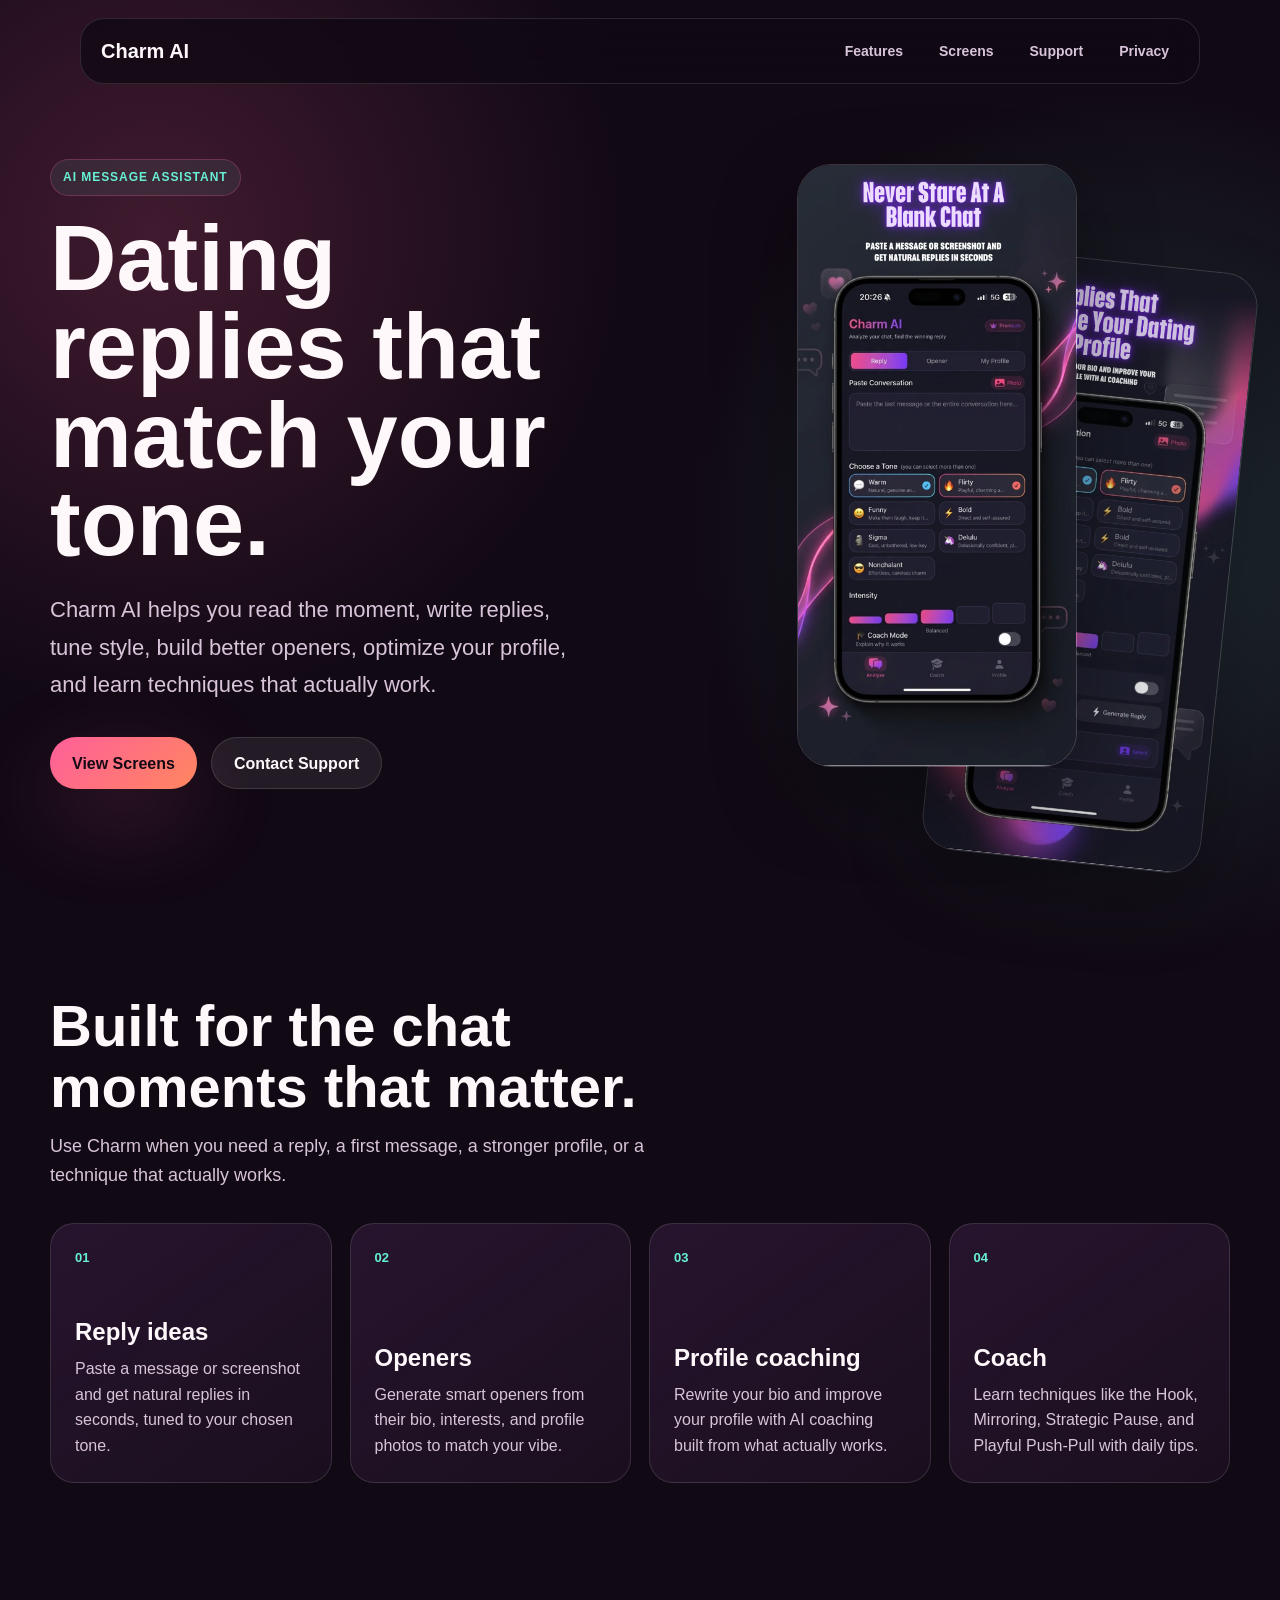
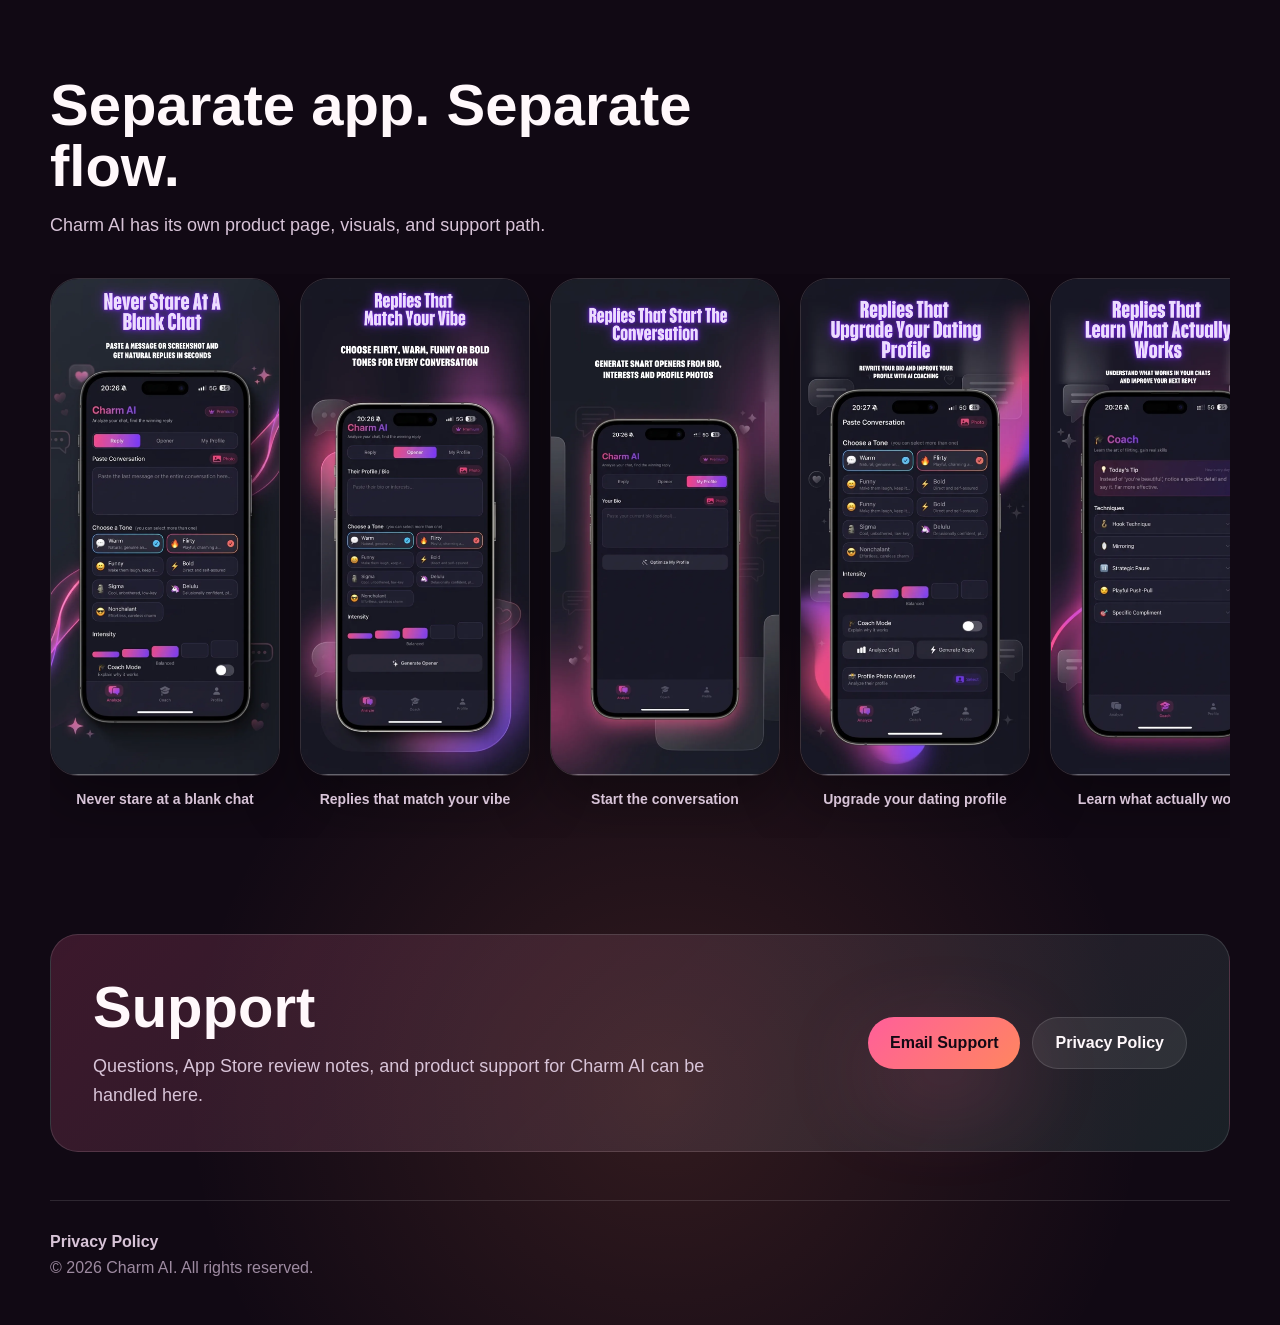
==== commit 5887bdbf: "Revert "Redesign Charm AI support page" This reverts commit 2ad06cf0cc8451008893b9bd65a83ffb3210d595" ====
--- a/charm-ai/index.html
+++ b/charm-ai/index.html
@@ -4,200 +4,124 @@
 <head>
     <meta charset="UTF-8">
     <meta name="viewport" content="width=device-width, initial-scale=1.0">
-    <title>Charm AI Support</title>
-    <meta name="description" content="Official Charm AI support. Learn how to get replies, use Chat Wrapped, improve your profile and set up the keyboard.">
+    <title>Charm AI - AI Flirt & Message Assistant</title>
+    <meta name="description" content="Charm AI helps you write better dating replies, generate openers, optimize your profile, and learn flirting techniques with AI coaching.">
+    <meta name="keywords" content="Charm AI, dating assistant, AI replies, message coach, profile coach, flirt assistant">
     <meta name="author" content="Charm AI">
     <meta name="robots" content="index, follow">
-    <meta name="theme-color" content="#120d12">
 
     <meta property="og:type" content="website">
-    <meta property="og:title" content="Charm AI Support">
-    <meta property="og:description" content="Help with replies, first messages, Chat Wrapped, profile tools and the Charm AI keyboard.">
-    <meta property="og:image" content="images/charm-ai-01-hero.webp">
+    <meta property="og:title" content="Charm AI - AI Flirt & Message Assistant">
+    <meta property="og:description" content="Reply ideas, openers, profile coaching, and flirting techniques for dating conversations.">
+    <meta property="og:image" content="images/reply-blank-chat.webp">
 
     <link rel="stylesheet" href="style.css">
 </head>
 
 <body>
-    <a class="skip-link" href="#content">Skip to content</a>
+    <nav class="site-nav">
+        <a class="brand" href="#home">Charm AI</a>
+        <div class="nav-links" aria-label="Charm AI navigation">
+            <a href="#features">Features</a>
+            <a href="#screens">Screens</a>
+            <a href="#support">Support</a>
+            <a href="privacy/">Privacy</a>
+        </div>
+    </nav>
 
-    <header class="site-header">
-        <a class="brand" href="#top">Charm AI</a>
-        <nav aria-label="Main navigation">
-            <a href="#screens">Screens</a>
-            <a href="#guide">Guide</a>
-            <a href="#faq">FAQ</a>
-            <a href="privacy/">Privacy</a>
-        </nav>
-        <a class="header-support" href="mailto:ismailturanli91@gmail.com?subject=Charm%20AI%20Support">Get support</a>
-    </header>
+    <main>
+        <section id="home" class="hero">
+            <div class="hero-copy">
+                <p class="eyebrow">AI message assistant</p>
+                <h1>Dating replies that match your tone.</h1>
+                <p class="hero-text">Charm AI helps you read the moment, write replies, tune style, build better openers, optimize your profile, and learn techniques that actually work.</p>
+                <div class="hero-actions">
+                    <a class="button primary" href="#screens">View Screens</a>
+                    <a class="button secondary" href="mailto:ismailturanli91@gmail.com">Contact Support</a>
+                </div>
+            </div>
 
-    <main id="content">
-        <section id="top" class="hero">
-            <p class="kicker">Official support</p>
-            <h1>Charm AI, without the guesswork.</h1>
-            <p class="hero-copy">A clear guide to replies, dating tools, Chat Wrapped, profile coaching and the Charm keyboard.</p>
-            <div class="hero-actions">
-                <a class="button" href="#guide">Read the guide</a>
-                <a class="text-link" href="mailto:ismailturanli91@gmail.com?subject=Charm%20AI%20Support">Email support</a>
+            <div class="hero-visual" aria-label="Charm AI app screenshots">
+                <img class="phone phone-main" src="images/reply-blank-chat.webp" alt="Charm AI reply screen with paste conversation">
+                <img class="phone phone-side" src="images/reply-profile-upgrade.webp" alt="Charm AI reply screen with profile photo analysis">
             </div>
         </section>
 
-        <section class="quick-facts" aria-label="Charm AI overview">
-            <div>
-                <strong>7 tones</strong>
-                <span>Warm to Nonchalant</span>
+        <section id="features" class="features">
+            <div class="section-head">
+                <h2>Built for the chat moments that matter.</h2>
+                <p>Use Charm when you need a reply, a first message, a stronger profile, or a technique that actually works.</p>
             </div>
-            <div>
-                <strong>3 input options</strong>
-                <span>Screenshot, text or bubbles</span>
-            </div>
-            <div>
-                <strong>3 chat imports</strong>
-                <span>WhatsApp, Instagram, Messenger</span>
+
+            <div class="feature-grid">
+                <article class="feature-card">
+                    <span>01</span>
+                    <h3>Reply ideas</h3>
+                    <p>Paste a message or screenshot and get natural replies in seconds, tuned to your chosen tone.</p>
+                </article>
+                <article class="feature-card">
+                    <span>02</span>
+                    <h3>Openers</h3>
+                    <p>Generate smart openers from their bio, interests, and profile photos to match your vibe.</p>
+                </article>
+                <article class="feature-card">
+                    <span>03</span>
+                    <h3>Profile coaching</h3>
+                    <p>Rewrite your bio and improve your profile with AI coaching built from what actually works.</p>
+                </article>
+                <article class="feature-card">
+                    <span>04</span>
+                    <h3>Coach</h3>
+                    <p>Learn techniques like the Hook, Mirroring, Strategic Pause, and Playful Push-Pull with daily tips.</p>
+                </article>
             </div>
         </section>
 
-        <section id="screens" class="screens-section">
-            <div class="section-heading">
-                <p class="kicker">Inside the app</p>
-                <h2>See what Charm does.</h2>
-                <p>Real screens from the current version of the app.</p>
+        <section id="screens" class="screens">
+            <div class="section-head">
+                <h2>Separate app. Separate flow.</h2>
+                <p>Charm AI has its own product page, visuals, and support path.</p>
             </div>
 
-            <div class="screen-grid" aria-label="Charm AI app screens">
+            <div class="screen-strip">
                 <figure>
-                    <img src="images/charm-ai-01-hero.webp" width="660" height="1434" alt="Charm AI introduction" loading="eager">
-                    <figcaption>Charm AI</figcaption>
+                    <img src="images/reply-blank-chat.webp" alt="Never stare at a blank chat, reply screen in Charm AI">
+                    <figcaption>Never stare at a blank chat</figcaption>
                 </figure>
                 <figure>
-                    <img src="images/charm-ai-02-tones.webp" width="660" height="1434" alt="Charm AI tone choices and reply preview" loading="lazy">
-                    <figcaption>Seven reply tones</figcaption>
+                    <img src="images/opener-vibe.webp" alt="Replies that match your vibe, opener screen in Charm AI">
+                    <figcaption>Replies that match your vibe</figcaption>
                 </figure>
                 <figure>
-                    <img src="images/charm-ai-03-replies.webp" width="660" height="1434" alt="Upload, paste or build a conversation in Charm AI" loading="lazy">
-                    <figcaption>Get a reply</figcaption>
+                    <img src="images/my-profile-start.webp" alt="Replies that start the conversation, profile screen in Charm AI">
+                    <figcaption>Start the conversation</figcaption>
                 </figure>
                 <figure>
-                    <img src="images/charm-ai-04-tools.webp" width="660" height="1434" alt="Charm AI tools screen" loading="lazy">
-                    <figcaption>All tools</figcaption>
+                    <img src="images/reply-profile-upgrade.webp" alt="Replies that upgrade your dating profile in Charm AI">
+                    <figcaption>Upgrade your dating profile</figcaption>
                 </figure>
                 <figure>
-                    <img src="images/charm-ai-05-wrapped.webp" width="660" height="1434" alt="Chat Wrapped import guide" loading="lazy">
-                    <figcaption>Chat Wrapped</figcaption>
-                </figure>
-                <figure>
-                    <img src="images/charm-ai-06-profile.webp" width="660" height="1434" alt="Charm AI profile photo and bio tools" loading="lazy">
-                    <figcaption>Profile tools</figcaption>
-                </figure>
-                <figure>
-                    <img src="images/charm-ai-07-keyboard.webp" width="660" height="1434" alt="Charm AI keyboard setup" loading="lazy">
-                    <figcaption>Charm keyboard</figcaption>
+                    <img src="images/coach-learn.webp" alt="Replies that learn what actually works, coach screen in Charm AI">
+                    <figcaption>Learn what actually works</figcaption>
                 </figure>
             </div>
         </section>
 
-        <section id="guide" class="guide-section">
-            <div class="section-heading compact">
-                <p class="kicker">Guide</p>
-                <h2>What you can do.</h2>
+        <section id="support" class="support">
+            <div>
+                <h2>Support</h2>
+                <p>Questions, App Store review notes, and product support for Charm AI can be handled here.</p>
             </div>
-
-            <div class="guide-list">
-                <article>
-                    <span class="guide-index">01</span>
-                    <div>
-                        <h3>Get a reply</h3>
-                        <p>Upload a chat screenshot, paste the conversation or build the message bubbles yourself. Then choose Warm, Flirty, Funny, Bold, Sigma, Delulu or Nonchalant.</p>
-                    </div>
-                </article>
-                <article>
-                    <span class="guide-index">02</span>
-                    <div>
-                        <h3>Start a conversation</h3>
-                        <p>Open Tools to create a first message from a dating profile or browse ready-made pickup lines.</p>
-                    </div>
-                </article>
-                <article>
-                    <span class="guide-index">03</span>
-                    <div>
-                        <h3>Use Chat Wrapped</h3>
-                        <p>Import an exported WhatsApp, Instagram or Messenger chat to see conversation statistics and AI-generated insights.</p>
-                    </div>
-                </article>
-                <article>
-                    <span class="guide-index">04</span>
-                    <div>
-                        <h3>Improve your profile</h3>
-                        <p>Score a dating profile photo and get practical feedback. Premium includes bio rewrites and personalized profile tips.</p>
-                    </div>
-                </article>
-                <article>
-                    <span class="guide-index">05</span>
-                    <div>
-                        <h3>Set up the keyboard</h3>
-                        <p>Open Set up the keyboard in Charm AI, tap Open Settings, enable the Charm keyboard and turn on Allow Full Access.</p>
-                    </div>
-                </article>
+            <div class="support-actions">
+                <a class="button primary" href="mailto:ismailturanli91@gmail.com">Email Support</a>
+                <a class="button secondary" href="privacy/">Privacy Policy</a>
             </div>
-        </section>
-
-        <section class="privacy-block">
-            <p class="kicker">Privacy</p>
-            <div>
-                <h2>You choose what is shared.</h2>
-                <p>Before the first AI request, Charm AI asks for permission. Only the text, OCR text, writing-style samples or photos you choose are sent through AIProxy to OpenAI to create the result you requested.</p>
-                <a class="text-link" href="privacy/">Read the privacy policy</a>
-            </div>
-        </section>
-
-        <section id="faq" class="faq-section">
-            <div class="section-heading compact">
-                <p class="kicker">FAQ</p>
-                <h2>Common questions.</h2>
-            </div>
-
-            <div class="faq-list">
-                <details>
-                    <summary>How do I get a reply?</summary>
-                    <p>On the main screen, upload a screenshot. You can also choose Paste text or Build it yourself. Add the conversation, choose a tone and generate your reply.</p>
-                </details>
-                <details>
-                    <summary>Which tones can I choose?</summary>
-                    <p>Charm AI includes Warm, Flirty, Funny, Bold, Sigma, Delulu and Nonchalant. Premium access may apply to some tones.</p>
-                </details>
-                <details>
-                    <summary>What can Chat Wrapped import?</summary>
-                    <p>Chat Wrapped supports exported chats from WhatsApp, Instagram and Messenger. Choose the platform and follow the in-app export guide.</p>
-                </details>
-                <details>
-                    <summary>Why does the keyboard need Full Access?</summary>
-                    <p>Full Access lets the keyboard make the AI request you start and read the local premium status shared by the main app. Charm AI does not monitor keystrokes or make background AI requests.</p>
-                </details>
-                <details>
-                    <summary>Which profile tools are Premium?</summary>
-                    <p>The Profile Coach area for bio rewrites, photo feedback and personalized profile tips is labeled Premium inside the app.</p>
-                </details>
-            </div>
-        </section>
-
-        <section class="contact-section">
-            <div>
-                <p class="kicker">Still need help?</p>
-                <h2>Tell us what happened.</h2>
-                <p>Include your device model, iOS version and a short description. Do not send private conversations or photos unless they are needed to explain the issue.</p>
-            </div>
-            <a class="button" href="mailto:ismailturanli91@gmail.com?subject=Charm%20AI%20Support">Email support</a>
         </section>
     </main>
 
-    <footer>
-        <a class="brand" href="#top">Charm AI</a>
-        <div>
-            <a href="mailto:ismailturanli91@gmail.com?subject=Charm%20AI%20Support">Support</a>
-            <a href="privacy/">Privacy</a>
-        </div>
-        <p>&copy; 2026 Charm AI</p>
+    <footer class="footer">
+        <p><a href="privacy/">Privacy Policy</a></p>
+        <p>&copy; 2026 Charm AI. All rights reserved.</p>
     </footer>
 
     <script src="script.js"></script>
--- a/charm-ai/style.css
+++ b/charm-ai/style.css
@@ -5,30 +5,36 @@
 }
 
 :root {
-    color-scheme: dark;
-    --canvas: #120d12;
-    --surface: #1c151b;
-    --ink: #f7f1f5;
-    --muted: #b8adb5;
-    --line: #30262e;
-    --soft: #241c22;
-    --pink-soft: #351724;
-    --pink-text: #ff8abd;
-    --radius: 10px;
+    --bg: #110914;
+    --panel: #1d1122;
+    --panel-strong: #28152f;
+    --line: rgba(255, 255, 255, 0.12);
+    --text: #fff8fb;
+    --muted: #d8c4d8;
+    --soft: #9d8aa0;
+    --rose: #ff5f9a;
+    --coral: #ff865f;
+    --mint: #67f0d4;
+    --ink: #140914;
+    --shadow: 0 28px 90px rgba(255, 95, 154, 0.22);
 }
 
 html {
     scroll-behavior: smooth;
-    scroll-padding-top: 88px;
+    scroll-padding-top: 92px;
 }
 
 body {
     min-width: 320px;
-    color: var(--ink);
-    background: var(--canvas);
-    font-family: -apple-system, BlinkMacSystemFont, "SF Pro Display", "Helvetica Neue", sans-serif;
+    font-family: -apple-system, BlinkMacSystemFont, "Segoe UI", Roboto, Helvetica, Arial, sans-serif;
+    color: var(--text);
+    background:
+        radial-gradient(circle at 12% 8%, rgba(255, 95, 154, 0.2), transparent 30rem),
+        radial-gradient(circle at 88% 18%, rgba(103, 240, 212, 0.16), transparent 28rem),
+        radial-gradient(circle at 52% 92%, rgba(255, 134, 95, 0.14), transparent 30rem),
+        var(--bg);
     line-height: 1.6;
-    -webkit-font-smoothing: antialiased;
+    overflow-x: hidden;
 }
 
 a {
@@ -40,597 +46,449 @@
     max-width: 100%;
 }
 
-.skip-link {
+.site-nav {
     position: fixed;
-    z-index: 100;
-    top: 12px;
-    left: 12px;
-    transform: translateY(-150%);
-    padding: 9px 13px;
-    border-radius: 5px;
-    color: #171115;
-    background: var(--ink);
-    font-weight: 700;
-}
-
-.skip-link:focus {
+    z-index: 20;
+    top: 18px;
+    left: 50%;
+    width: min(1120px, calc(100% - 32px));
+    min-height: 64px;
+    transform: translateX(-50%);
+    display: flex;
+    align-items: center;
+    justify-content: space-between;
+    gap: 18px;
+    padding: 12px 16px 12px 20px;
+    border: 1px solid var(--line);
+    border-radius: 24px;
+    background: rgba(17, 9, 20, 0.82);
+    backdrop-filter: blur(18px);
+}
+
+.brand {
+    color: var(--text);
+    font-size: 20px;
+    font-weight: 900;
+    text-decoration: none;
+    letter-spacing: 0;
+}
+
+.nav-links {
+    display: flex;
+    align-items: center;
+    gap: 8px;
+}
+
+.nav-links a {
+    min-height: 40px;
+    display: inline-flex;
+    align-items: center;
+    padding: 0 14px;
+    border-radius: 999px;
+    color: var(--muted);
+    font-size: 14px;
+    font-weight: 800;
+    text-decoration: none;
+    transition: background 0.2s ease, color 0.2s ease;
+}
+
+.nav-links a:hover,
+.nav-links a.active {
+    color: var(--text);
+    background: rgba(255, 255, 255, 0.09);
+}
+
+main {
+    width: min(1180px, calc(100% - 40px));
+    margin: 0 auto;
+}
+
+.hero {
+    min-height: 100dvh;
+    display: grid;
+    grid-template-columns: minmax(0, 0.95fr) minmax(360px, 1.05fr);
+    align-items: center;
+    gap: 56px;
+    padding: 124px 0 76px;
+}
+
+.eyebrow {
+    width: fit-content;
+    margin-bottom: 18px;
+    padding: 8px 12px;
+    border: 1px solid rgba(255, 95, 154, 0.25);
+    border-radius: 999px;
+    color: var(--mint);
+    background: rgba(103, 240, 212, 0.08);
+    font-size: 12px;
+    font-weight: 900;
+    letter-spacing: 0.08em;
+    text-transform: uppercase;
+}
+
+.hero h1 {
+    max-width: 620px;
+    font-size: clamp(48px, 8vw, 92px);
+    line-height: 0.96;
+    letter-spacing: 0;
+}
+
+.hero-text {
+    max-width: 600px;
+    margin-top: 24px;
+    color: var(--muted);
+    font-size: clamp(18px, 2vw, 22px);
+    line-height: 1.7;
+}
+
+.hero-actions {
+    display: flex;
+    flex-wrap: wrap;
+    gap: 14px;
+    margin-top: 34px;
+}
+
+.button {
+    min-height: 52px;
+    display: inline-flex;
+    align-items: center;
+    justify-content: center;
+    border-radius: 999px;
+    padding: 0 22px;
+    font-weight: 900;
+    text-decoration: none;
+    transition: transform 0.2s ease, box-shadow 0.2s ease, border-color 0.2s ease;
+}
+
+.button:hover {
+    transform: translateY(-2px);
+}
+
+.button:active {
     transform: translateY(0);
 }
 
-.site-header {
-    position: sticky;
-    z-index: 20;
+.button.primary {
+    color: var(--ink);
+    background: linear-gradient(135deg, var(--rose), var(--coral));
+    box-shadow: var(--shadow);
+}
+
+.button.secondary {
+    color: var(--text);
+    border: 1px solid var(--line);
+    background: rgba(255, 255, 255, 0.08);
+}
+
+.hero-visual {
+    position: relative;
+    min-height: 620px;
+}
+
+.phone {
+    position: absolute;
+    width: min(280px, 46vw);
+    border-radius: 34px;
+    border: 1px solid rgba(255, 255, 255, 0.18);
+    box-shadow: 0 30px 80px rgba(0, 0, 0, 0.36);
+}
+
+.phone-main {
+    right: 26%;
     top: 0;
-    width: min(1200px, 100%);
-    height: 72px;
+    z-index: 2;
+}
+
+.phone-side {
+    right: 0;
+    top: 96px;
+    opacity: 0.86;
+    transform: rotate(6deg);
+}
+
+.features,
+.screens,
+.support {
+    padding: 96px 0;
+}
+
+.section-head {
+    max-width: 680px;
+    margin-bottom: 34px;
+}
+
+.section-head h2,
+.support h2 {
+    font-size: clamp(34px, 5vw, 58px);
+    line-height: 1.05;
+    letter-spacing: 0;
+}
+
+.section-head p,
+.support p {
+    max-width: 620px;
+    margin-top: 14px;
+    color: var(--muted);
+    font-size: 18px;
+}
+
+.feature-grid {
     display: grid;
-    grid-template-columns: 1fr auto 1fr;
-    align-items: center;
-    gap: 28px;
+    grid-template-columns: repeat(4, minmax(0, 1fr));
+    gap: 18px;
+}
+
+.feature-card {
+    min-height: 260px;
+    display: flex;
+    flex-direction: column;
+    padding: 24px;
+    border: 1px solid var(--line);
+    border-radius: 24px;
+    background: linear-gradient(145deg, rgba(40, 21, 47, 0.96), rgba(29, 17, 34, 0.8));
+}
+
+.feature-card span {
+    color: var(--mint);
+    font-size: 13px;
+    font-weight: 900;
+}
+
+.feature-card h3 {
+    margin-top: auto;
+    font-size: 24px;
+    line-height: 1.12;
+}
+
+.feature-card p {
+    margin-top: 10px;
+    color: var(--muted);
+}
+
+.screen-strip {
+    display: grid;
+    grid-auto-flow: column;
+    grid-auto-columns: minmax(230px, 285px);
+    gap: 20px;
+    overflow-x: auto;
+    padding: 4px 0 28px;
+    scroll-snap-type: x mandatory;
+    scrollbar-color: var(--rose) rgba(255, 255, 255, 0.08);
+}
+
+.screen-strip figure {
+    scroll-snap-align: start;
+}
+
+.screen-strip img {
+    width: 100%;
+    aspect-ratio: 1284 / 2778;
+    object-fit: cover;
+    border: 1px solid rgba(255, 255, 255, 0.16);
+    border-radius: 28px;
+    box-shadow: 0 24px 60px rgba(0, 0, 0, 0.34);
+}
+
+.screen-strip figcaption {
+    margin-top: 12px;
+    color: var(--muted);
+    font-size: 14px;
+    font-weight: 800;
+    text-align: center;
+}
+
+.support {
+    display: flex;
+    align-items: center;
+    justify-content: space-between;
+    gap: 24px;
+    margin-bottom: 48px;
+    padding: 42px;
+    border: 1px solid var(--line);
+    border-radius: 28px;
+    background: linear-gradient(135deg, rgba(255, 95, 154, 0.18), rgba(103, 240, 212, 0.1));
+}
+
+.support-actions {
+    display: flex;
+    flex-wrap: wrap;
+    justify-content: flex-end;
+    gap: 12px;
+}
+
+.footer {
+    width: min(1180px, calc(100% - 40px));
     margin: 0 auto;
-    padding: 0 28px;
-    border-bottom: 1px solid var(--line);
-    background: rgba(18, 13, 18, 0.92);
-    backdrop-filter: blur(18px);
-}
-
-.brand {
-    width: fit-content;
-    font-size: 20px;
-    font-weight: 850;
-    letter-spacing: -0.035em;
+    padding: 28px 0 44px;
+    color: var(--soft);
+    border-top: 1px solid var(--line);
+}
+
+.footer a {
+    color: var(--muted);
+    font-weight: 800;
     text-decoration: none;
 }
 
-.site-header nav {
-    display: flex;
-    align-items: center;
-    gap: 26px;
-}
-
-.site-header nav a,
-.header-support,
-footer a {
-    color: var(--muted);
-    font-size: 14px;
-    font-weight: 650;
-    text-decoration: none;
-    transition: color 160ms ease;
-}
-
-.site-header nav a:hover,
-.site-header nav a.active,
-.header-support:hover,
-footer a:hover {
-    color: var(--ink);
-}
-
-.header-support {
-    justify-self: end;
-    color: var(--ink);
-}
-
-main,
-footer {
-    width: min(1120px, calc(100% - 48px));
-    margin: 0 auto;
-}
-
-.hero {
-    min-height: min(720px, calc(100dvh - 72px));
-    display: flex;
-    flex-direction: column;
-    align-items: flex-start;
-    justify-content: center;
-    padding: 92px 0 96px;
-    border-bottom: 1px solid var(--line);
-}
-
-.kicker {
-    width: fit-content;
-    padding: 5px 9px;
-    border-radius: 999px;
-    color: var(--pink-text);
-    background: var(--pink-soft);
-    font-size: 11px;
-    font-weight: 750;
-    letter-spacing: 0.06em;
-    text-transform: uppercase;
-}
-
-.hero h1 {
-    max-width: 900px;
-    margin-top: 22px;
-    font-size: clamp(54px, 8.5vw, 104px);
-    font-weight: 700;
-    letter-spacing: -0.065em;
-    line-height: 0.95;
-}
-
-.hero-copy {
-    max-width: 650px;
-    margin-top: 28px;
-    color: var(--muted);
-    font-size: clamp(18px, 2vw, 22px);
-}
-
-.hero-actions {
-    display: flex;
-    align-items: center;
-    gap: 24px;
-    margin-top: 34px;
-}
-
-.button {
-    min-height: 48px;
-    display: inline-flex;
-    align-items: center;
-    justify-content: center;
-    padding: 0 18px;
-    border-radius: 6px;
-    color: #171115;
-    background: var(--ink);
-    font-size: 14px;
-    font-weight: 700;
-    text-decoration: none;
-    white-space: nowrap;
-    transition: background 160ms ease, transform 160ms ease;
-}
-
-.button:hover {
-    background: #e5dce1;
-}
-
-.button:active {
-    transform: scale(0.98);
-}
-
-.text-link {
-    color: var(--ink);
-    font-size: 14px;
-    font-weight: 700;
-    text-decoration-color: #72666e;
-    text-underline-offset: 4px;
-}
-
-.quick-facts {
-    display: grid;
-    grid-template-columns: repeat(3, 1fr);
-    border-bottom: 1px solid var(--line);
-}
-
-.quick-facts div {
-    display: flex;
-    flex-direction: column;
-    gap: 2px;
-    padding: 28px 30px;
-}
-
-.quick-facts div:first-child {
-    padding-left: 0;
-}
-
-.quick-facts div + div {
-    border-left: 1px solid var(--line);
-}
-
-.quick-facts strong {
-    font-size: 17px;
-    font-weight: 750;
-}
-
-.quick-facts span {
-    color: var(--muted);
-    font-size: 14px;
-}
-
-.screens-section,
-.guide-section,
-.faq-section {
-    padding: 128px 0;
-    border-bottom: 1px solid var(--line);
-}
-
-.section-heading {
-    max-width: 700px;
-    margin-bottom: 48px;
-}
-
-.section-heading.compact {
-    margin-bottom: 34px;
-}
-
-.section-heading h2,
-.privacy-block h2,
-.contact-section h2 {
-    margin-top: 16px;
-    font-size: clamp(38px, 5vw, 64px);
-    font-weight: 700;
-    letter-spacing: -0.055em;
-    line-height: 1;
-}
-
-.section-heading > p:not(.kicker),
-.contact-section p:not(.kicker) {
-    margin-top: 16px;
-    color: var(--muted);
-    font-size: 17px;
-}
-
-.screen-grid {
-    display: flex;
-    flex-wrap: wrap;
-    justify-content: center;
-    gap: 24px;
-}
-
-.screen-grid figure {
-    flex: 0 1 calc(25% - 18px);
-    min-width: 0;
-    padding: 8px 8px 12px;
-    border: 1px solid var(--line);
-    border-radius: var(--radius);
-    background: var(--surface);
-    transition: transform 180ms ease, border-color 180ms ease;
-}
-
-.screen-grid figure:hover {
-    transform: translateY(-2px);
-    border-color: #53444e;
-}
-
-.screen-grid img {
-    width: 100%;
-    height: auto;
-    aspect-ratio: 660 / 1434;
-    object-fit: contain;
-    border-radius: 6px;
-    background: var(--soft);
-}
-
-.screen-grid figcaption {
-    margin: 10px 4px 0;
-    color: var(--ink);
-    font-size: 13px;
-    font-weight: 650;
-    line-height: 1.35;
-}
-
-@media (max-width: 980px) {
-    .screen-grid figure {
-        flex-basis: calc(33.333% - 16px);
-    }
-}
-
-.guide-list {
-    border-top: 1px solid var(--line);
-}
-
-.guide-list article {
-    display: grid;
-    grid-template-columns: 64px minmax(0, 1fr);
-    gap: 28px;
-    padding: 34px 0;
-    border-bottom: 1px solid var(--line);
-}
-
-.guide-index {
-    color: #8e8189;
-    font-family: "SF Mono", ui-monospace, monospace;
-    font-size: 12px;
-}
-
-.guide-list article > div {
-    display: grid;
-    grid-template-columns: minmax(220px, 0.7fr) minmax(0, 1fr);
-    gap: 50px;
-}
-
-.guide-list h3 {
-    font-size: 24px;
-    font-weight: 700;
-    letter-spacing: -0.025em;
-    line-height: 1.15;
-}
-
-.guide-list p {
-    max-width: 610px;
-    color: var(--muted);
-}
-
-.privacy-block {
-    display: grid;
-    grid-template-columns: 0.45fr 1.55fr;
-    gap: 48px;
-    padding: 92px 0;
-    border-bottom: 1px solid var(--line);
-}
-
-.privacy-block h2 {
-    margin-top: 0;
-}
-
-.privacy-block div p {
-    max-width: 720px;
-    margin-top: 20px;
-    color: var(--muted);
-    font-size: 17px;
-}
-
-.privacy-block .text-link {
-    display: inline-block;
-    margin-top: 20px;
-}
-
-.faq-list {
-    max-width: 900px;
-    border-top: 1px solid var(--line);
-}
-
-.faq-list details {
-    border-bottom: 1px solid var(--line);
-}
-
-.faq-list summary {
-    position: relative;
-    padding: 24px 48px 24px 0;
-    cursor: pointer;
-    font-size: 18px;
-    font-weight: 700;
-    list-style: none;
-}
-
-.faq-list summary::-webkit-details-marker {
-    display: none;
-}
-
-.faq-list summary::after {
-    position: absolute;
-    top: 23px;
-    right: 4px;
-    content: "+";
-    color: var(--muted);
-    font-family: "SF Mono", ui-monospace, monospace;
-    font-size: 18px;
-    font-weight: 400;
-}
-
-.faq-list details[open] summary::after {
-    content: "-";
-}
-
-.faq-list details p {
-    max-width: 740px;
-    padding: 0 48px 25px 0;
-    color: var(--muted);
-}
-
-.contact-section {
-    display: grid;
-    grid-template-columns: minmax(0, 1fr) auto;
-    align-items: end;
-    gap: 50px;
-    padding: 110px 0;
-    border-bottom: 1px solid var(--line);
-}
-
-.contact-section > div {
-    max-width: 720px;
-}
-
-footer {
-    min-height: 112px;
-    display: grid;
-    grid-template-columns: 1fr auto auto;
-    align-items: center;
-    gap: 34px;
-    color: var(--muted);
-}
-
-footer > div {
-    display: flex;
-    gap: 22px;
-}
-
-footer p {
-    font-size: 13px;
-}
-
 .policy-main {
-    padding-top: 64px;
+    padding-top: 132px;
 }
 
 .policy-hero {
-    max-width: 850px;
-    padding: 84px 0 54px;
-    border-bottom: 1px solid var(--line);
+    max-width: 820px;
+    padding: 44px 0 24px;
 }
 
 .policy-hero h1 {
-    margin-top: 20px;
-    font-size: clamp(52px, 8vw, 96px);
-    letter-spacing: -0.06em;
-    line-height: 0.95;
+    font-size: clamp(46px, 8vw, 88px);
+    line-height: 0.98;
+    letter-spacing: 0;
 }
 
 .policy-hero p:not(.eyebrow) {
-    margin-top: 24px;
+    margin-top: 18px;
     color: var(--muted);
     font-size: 18px;
 }
 
 .policy-content {
     display: grid;
-    gap: 0;
-    padding: 24px 0 100px;
+    gap: 18px;
+    padding: 36px 0 92px;
 }
 
 .policy-content article {
-    display: grid;
-    grid-template-columns: minmax(220px, 0.7fr) minmax(0, 1fr);
-    gap: 48px;
-    padding: 30px 0;
-    border-bottom: 1px solid var(--line);
+    padding: 26px;
+    border: 1px solid var(--line);
+    border-radius: 24px;
+    background: linear-gradient(145deg, rgba(40, 21, 47, 0.96), rgba(29, 17, 34, 0.8));
 }
 
 .policy-content h2 {
-    font-size: 21px;
-    line-height: 1.2;
+    font-size: 24px;
+    line-height: 1.15;
 }
 
 .policy-content p {
+    margin-top: 10px;
     color: var(--muted);
 }
 
 .policy-content a {
-    color: var(--ink);
-    font-weight: 700;
-    text-underline-offset: 3px;
-}
-
-:focus-visible {
-    outline: 3px solid #ff8abd;
-    outline-offset: 3px;
-}
-
-@media (max-width: 780px) {
-    .site-header {
-        grid-template-columns: auto minmax(0, 1fr);
-        padding: 0 18px;
-    }
-
-    .site-header nav {
-        justify-content: flex-end;
-        gap: 18px;
-        overflow-x: auto;
-        scrollbar-width: none;
-    }
-
-    .site-header nav::-webkit-scrollbar {
-        display: none;
-    }
-
-    .header-support {
-        display: none;
+    color: var(--mint);
+    font-weight: 800;
+    text-decoration: none;
+}
+
+@media (max-width: 980px) {
+    .hero {
+        grid-template-columns: 1fr;
+        padding-top: 118px;
+    }
+
+    .hero-visual {
+        min-height: 520px;
+    }
+
+    .phone-main {
+        left: 8%;
+        right: auto;
+    }
+
+    .phone-side {
+        right: 8%;
+    }
+
+    .feature-grid {
+        grid-template-columns: repeat(2, minmax(0, 1fr));
+    }
+}
+
+@media (max-width: 700px) {
+    .site-nav {
+        top: 12px;
+        align-items: flex-start;
+        border-radius: 20px;
+        flex-direction: column;
+    }
+
+    .nav-links {
+        width: 100%;
+        justify-content: space-between;
+    }
+
+    .nav-links a {
+        padding: 0 10px;
+        font-size: 13px;
     }
 
     main,
-    footer {
-        width: min(100% - 32px, 1120px);
+    .footer {
+        width: min(100% - 28px, 1180px);
     }
 
     .hero {
-        min-height: auto;
-        padding: 96px 0 84px;
+        padding-top: 158px;
+        gap: 34px;
     }
 
     .hero h1 {
-        font-size: clamp(52px, 14vw, 78px);
-    }
-
-    .quick-facts {
+        font-size: clamp(42px, 15vw, 68px);
+    }
+
+    .hero-visual {
+        min-height: 440px;
+    }
+
+    .phone {
+        width: min(218px, 56vw);
+        border-radius: 26px;
+    }
+
+    .phone-main {
+        left: 0;
+    }
+
+    .phone-side {
+        right: 0;
+        top: 68px;
+    }
+
+    .features,
+    .screens {
+        padding: 72px 0;
+    }
+
+    .feature-grid {
         grid-template-columns: 1fr;
     }
 
-    .quick-facts div,
-    .quick-facts div:first-child {
-        padding: 18px 0;
-    }
-
-    .quick-facts div + div {
-        border-top: 1px solid var(--line);
-        border-left: 0;
-    }
-
-    .screens-section,
-    .guide-section,
-    .faq-section {
-        padding: 92px 0;
-    }
-
-    .screen-grid {
-        gap: 12px;
-    }
-
-    .screen-grid figure {
-        flex-basis: calc(50% - 6px);
-        padding: 6px 6px 10px;
-    }
-
-    .screen-grid figcaption {
-        margin-top: 8px;
-        font-size: 12px;
-    }
-
-    .guide-list article {
-        grid-template-columns: 42px minmax(0, 1fr);
-        gap: 16px;
-    }
-
-    .guide-list article > div {
-        grid-template-columns: 1fr;
-        gap: 10px;
-    }
-
-    .privacy-block {
-        grid-template-columns: 1fr;
-        gap: 24px;
-    }
-
-    .contact-section {
-        grid-template-columns: 1fr;
-        align-items: start;
-    }
-
-    .contact-section .button {
-        width: fit-content;
-    }
-
-    footer {
-        grid-template-columns: 1fr auto;
-        padding: 28px 0;
-    }
-
-    footer p {
-        grid-column: 1 / -1;
-    }
-
-    .policy-content article {
-        grid-template-columns: 1fr;
-        gap: 10px;
-    }
-}
-
-@media (max-width: 430px) {
-    .site-header nav a:first-child {
-        display: none;
-    }
-
-    .site-header nav {
-        gap: 14px;
-    }
-
-    .hero-actions {
+    .feature-card {
+        min-height: 210px;
+    }
+
+    .support {
         align-items: flex-start;
         flex-direction: column;
-    }
-
+        padding: 28px;
+    }
+
+    .support-actions {
+        justify-content: flex-start;
+    }
+
+    .policy-main {
+        padding-top: 164px;
+    }
 }
 
 @media (prefers-reduced-motion: reduce) {
-    html {
-        scroll-behavior: auto;
-    }
-
     *,
     *::before,
     *::after {
+        scroll-behavior: auto !important;
         transition-duration: 0.01ms !important;
-    }
-}
-
-@supports not (backdrop-filter: blur(1px)) {
-    .site-header {
-        background: var(--canvas);
-    }
-}
+        animation-duration: 0.01ms !important;
+        animation-iteration-count: 1 !important;
+    }
+}
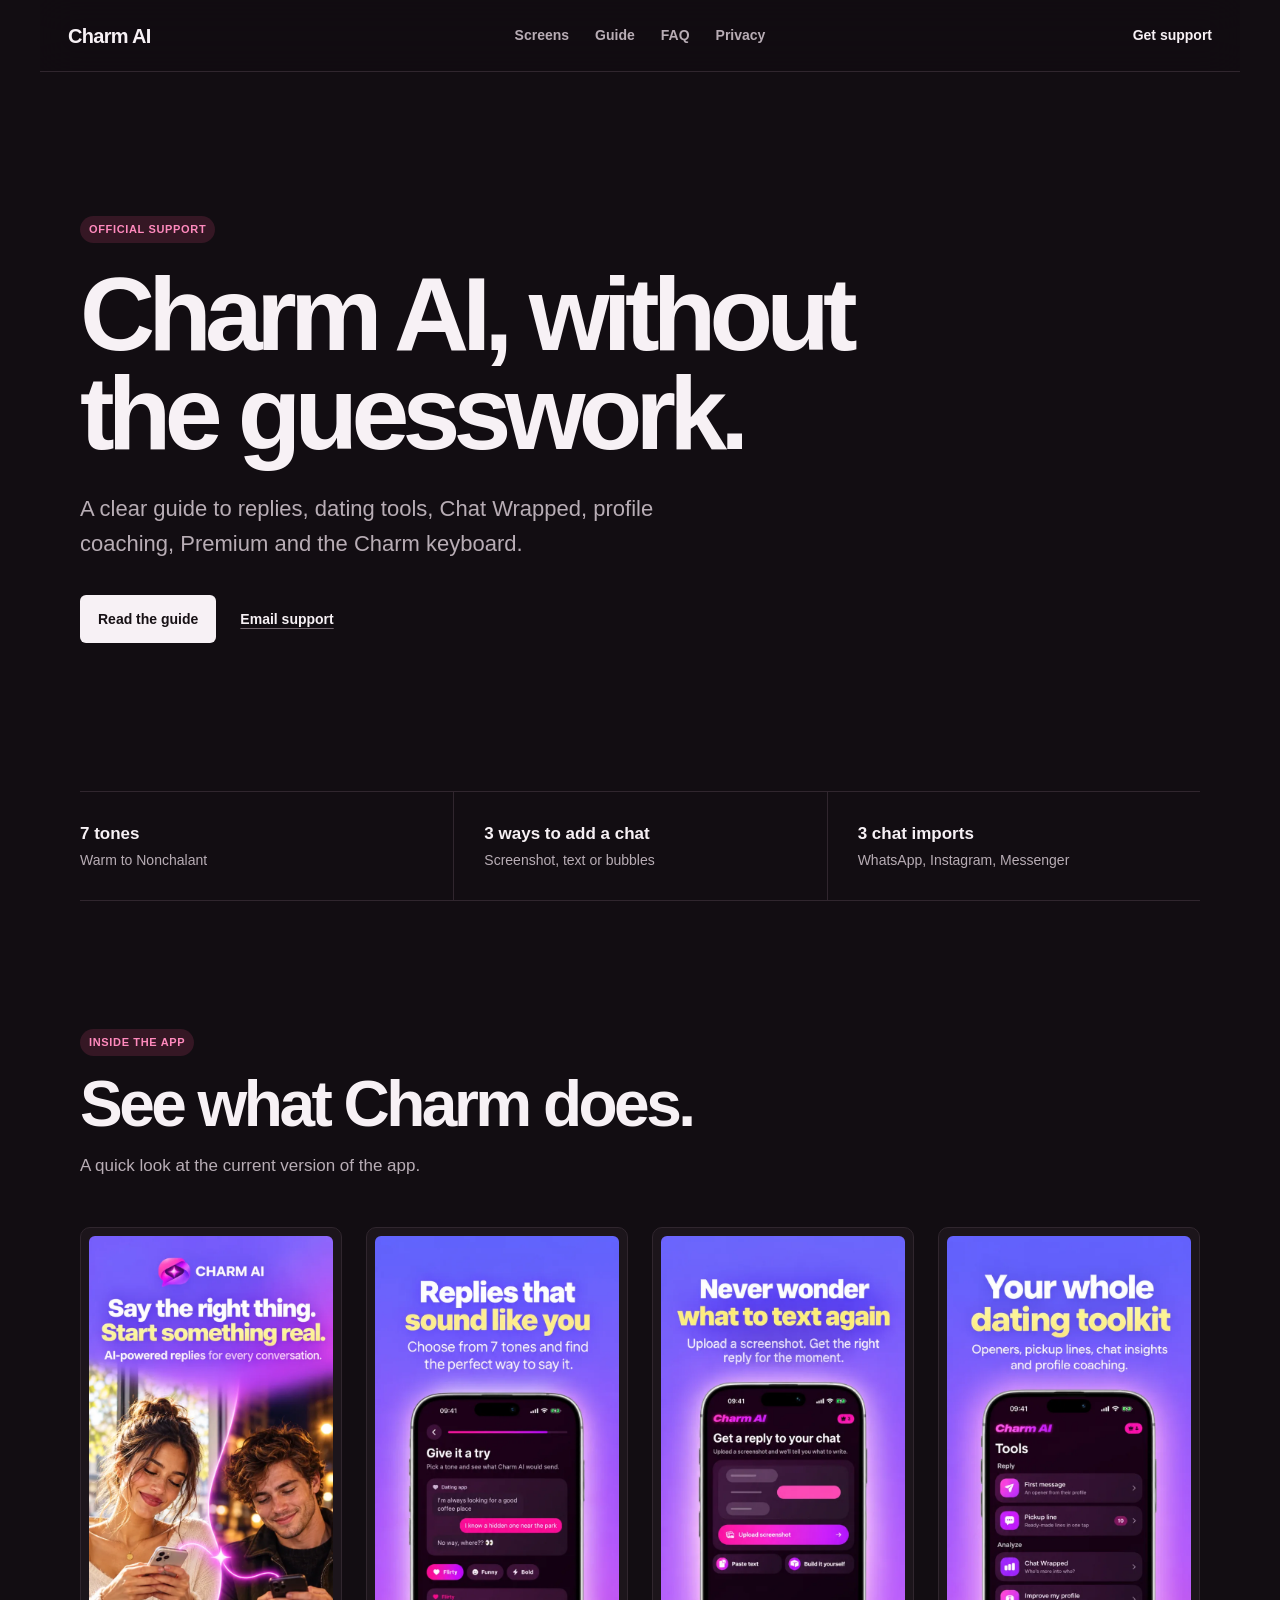
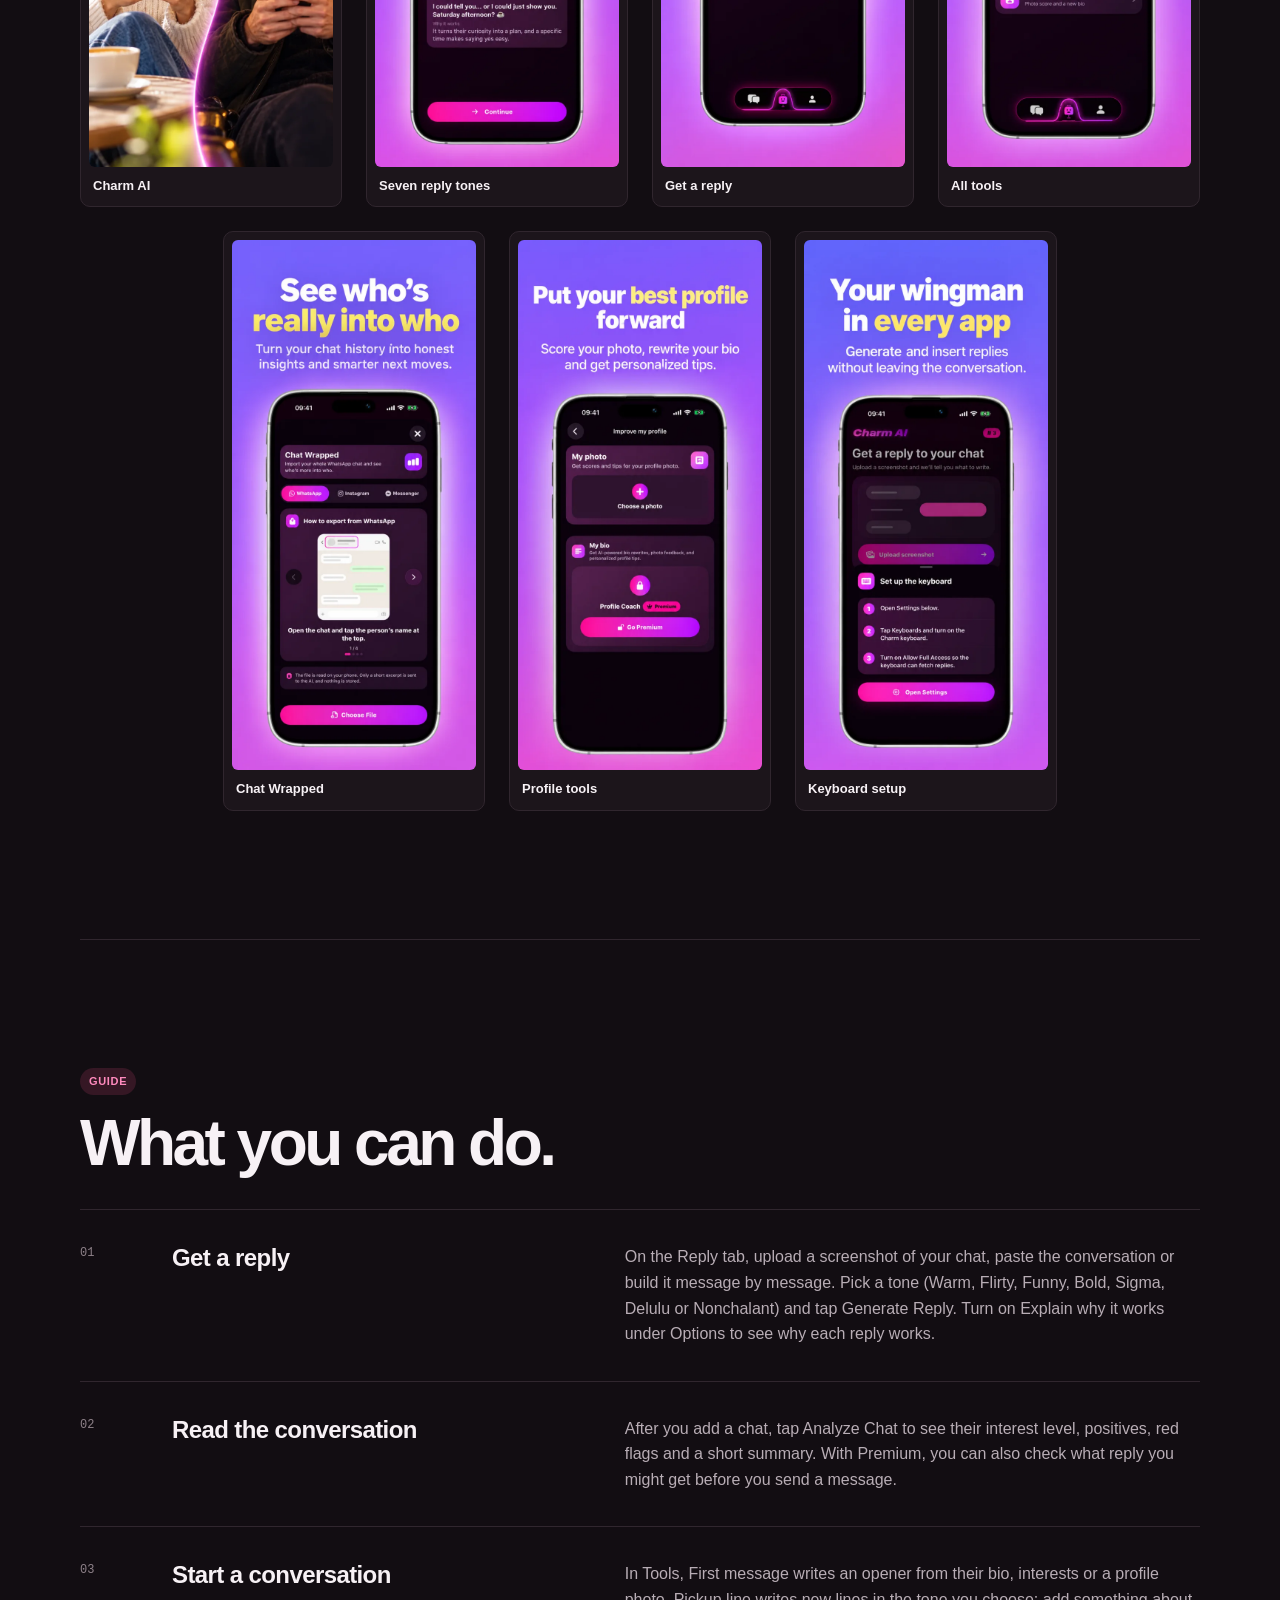
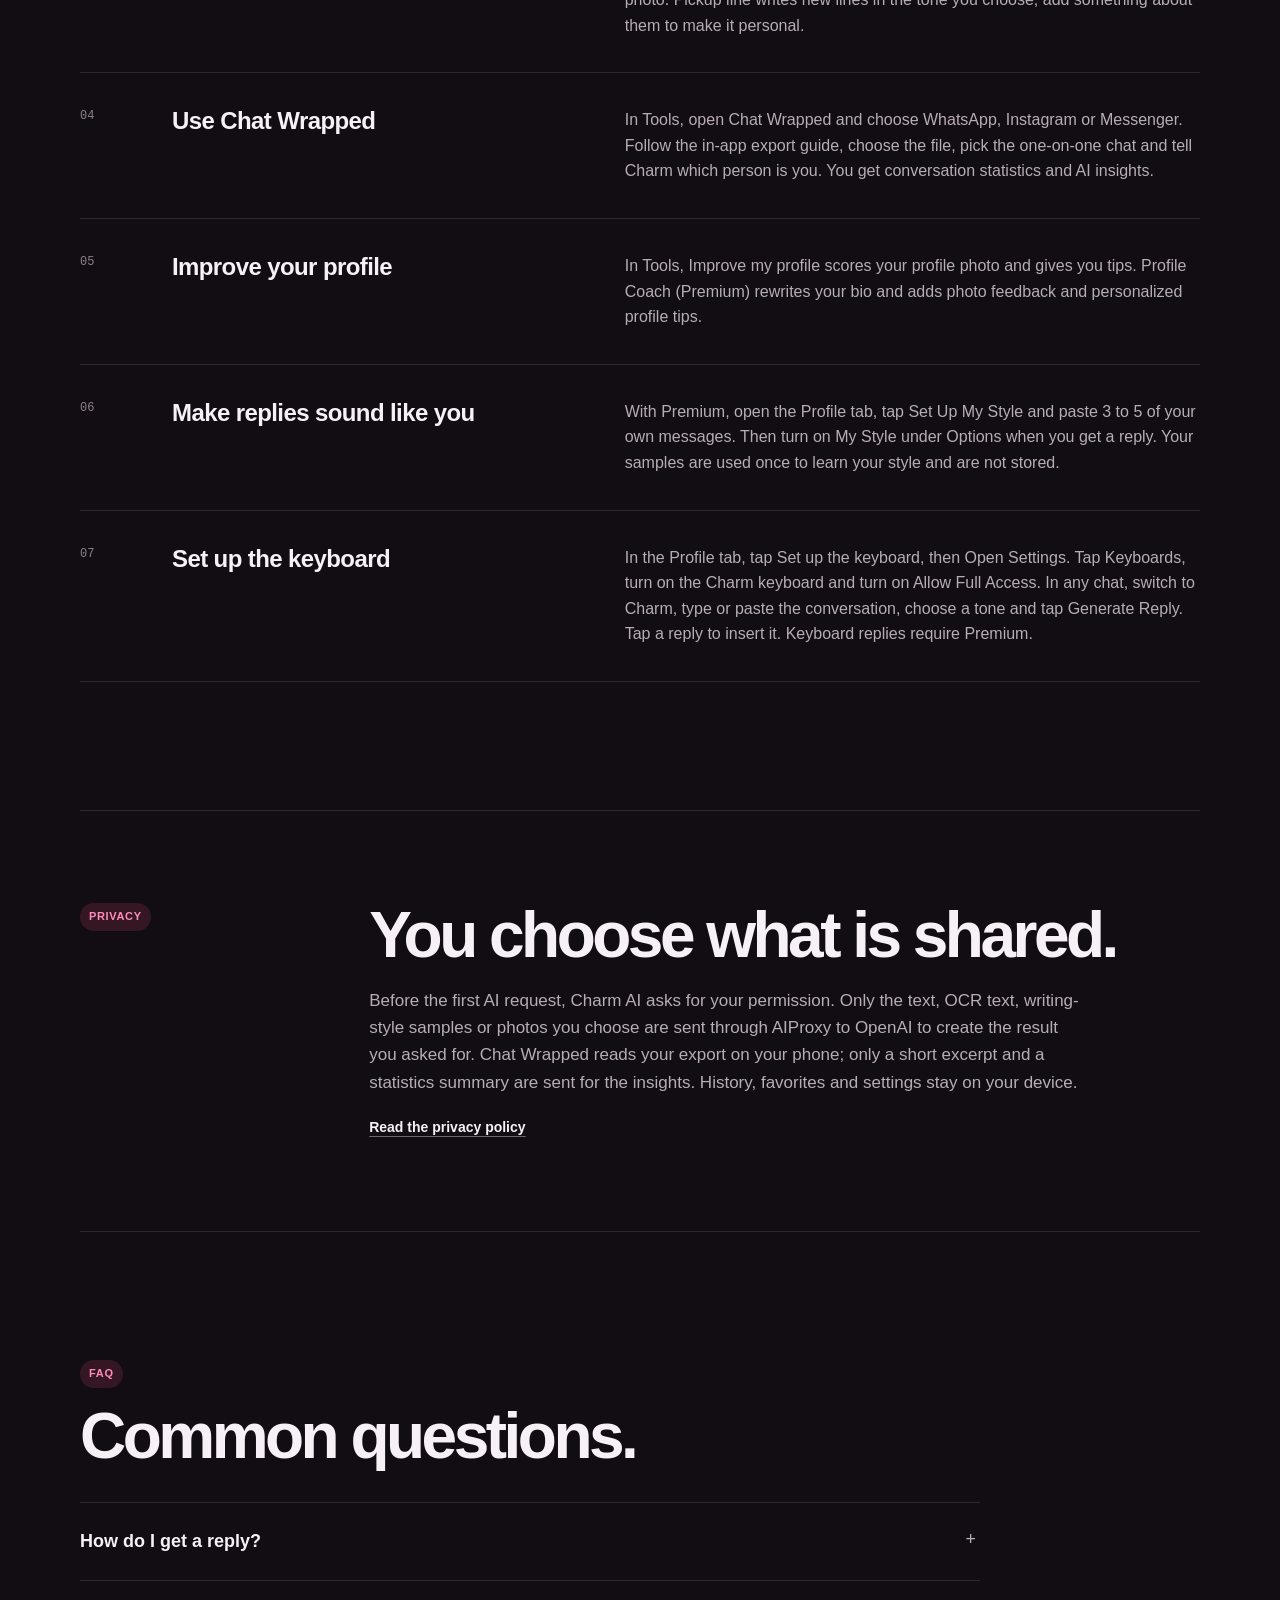
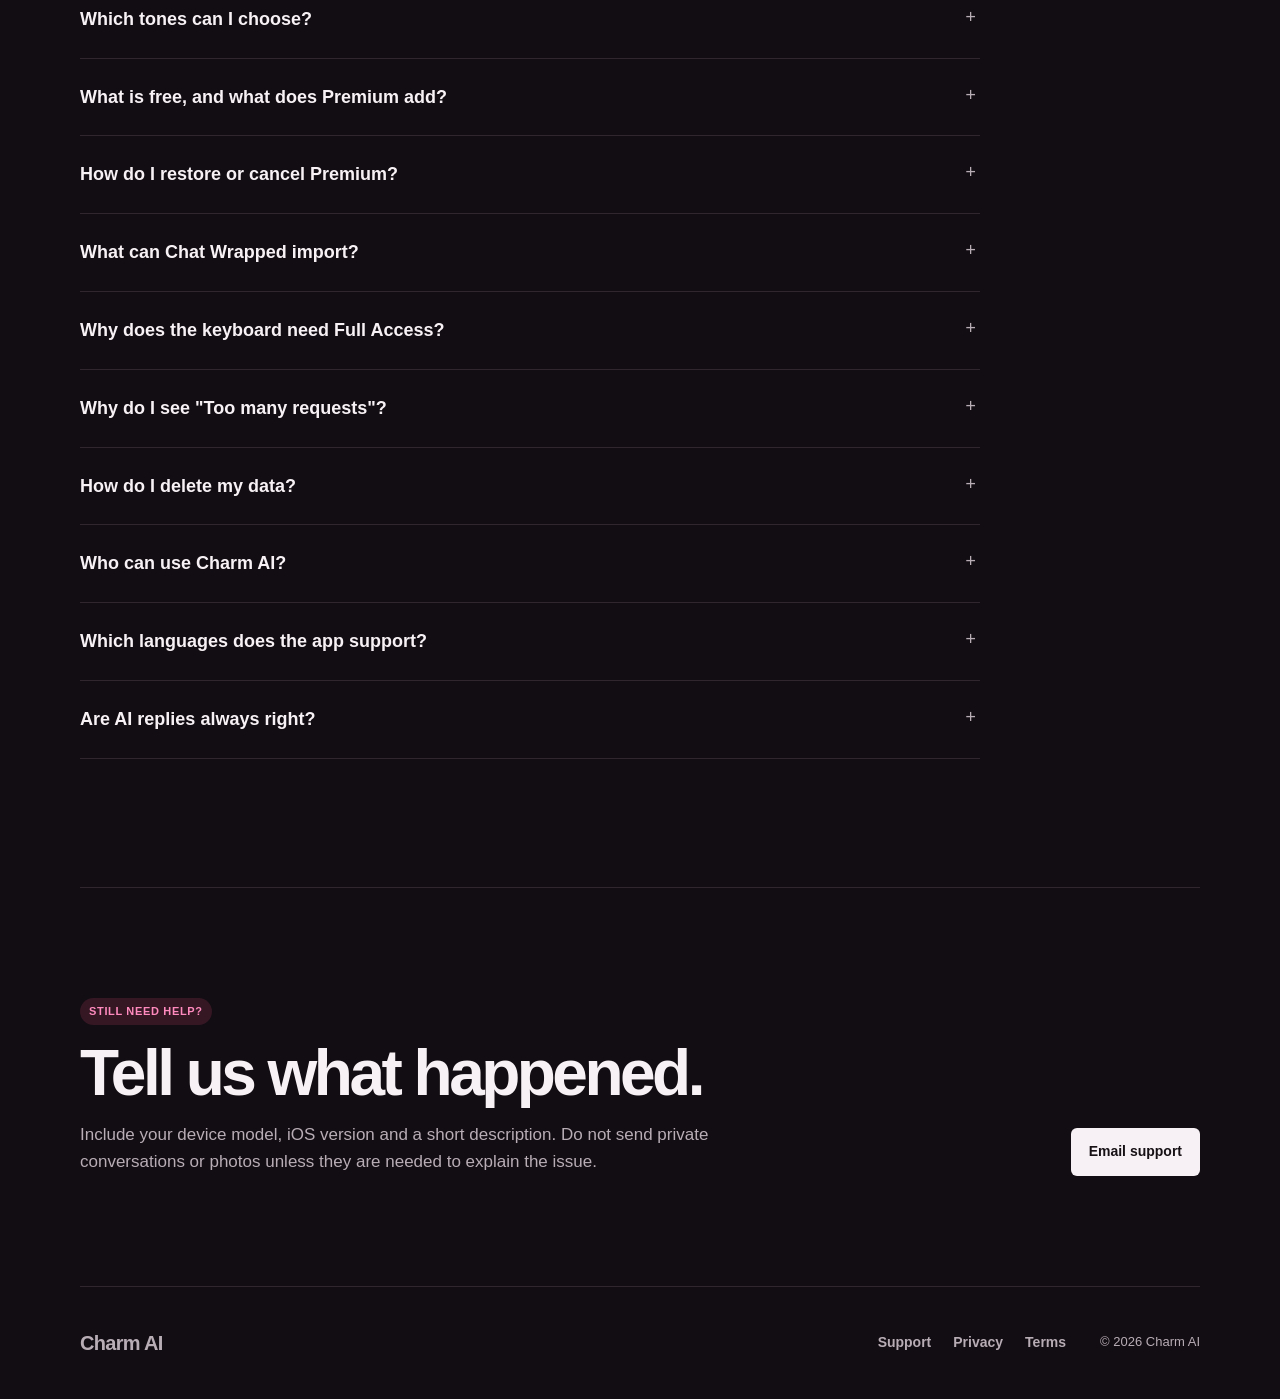
==== commit bfb841c0: "Update Charm AI support page for app 1.1.0" ====
--- a/charm-ai/index.html
+++ b/charm-ai/index.html
@@ -4,127 +4,242 @@
 <head>
     <meta charset="UTF-8">
     <meta name="viewport" content="width=device-width, initial-scale=1.0">
-    <title>Charm AI - AI Flirt & Message Assistant</title>
-    <meta name="description" content="Charm AI helps you write better dating replies, generate openers, optimize your profile, and learn flirting techniques with AI coaching.">
-    <meta name="keywords" content="Charm AI, dating assistant, AI replies, message coach, profile coach, flirt assistant">
+    <title>Charm AI Support</title>
+    <meta name="description" content="Official Charm AI support. Learn how to get replies, use Chat Wrapped, improve your profile, manage Premium and set up the keyboard.">
     <meta name="author" content="Charm AI">
     <meta name="robots" content="index, follow">
+    <meta name="theme-color" content="#120d12">
 
     <meta property="og:type" content="website">
-    <meta property="og:title" content="Charm AI - AI Flirt & Message Assistant">
-    <meta property="og:description" content="Reply ideas, openers, profile coaching, and flirting techniques for dating conversations.">
-    <meta property="og:image" content="images/reply-blank-chat.webp">
-
-    <link rel="stylesheet" href="style.css">
+    <meta property="og:title" content="Charm AI Support">
+    <meta property="og:description" content="Help with replies, first messages, Chat Wrapped, profile tools, Premium and the Charm AI keyboard.">
+    <meta property="og:image" content="https://ilgiso91.github.io/SafaWebsite/charm-ai/images/charm-ai-01-hero.webp">
+
+    <link rel="stylesheet" href="style.css?v=20261006-1">
 </head>
 
 <body>
-    <nav class="site-nav">
-        <a class="brand" href="#home">Charm AI</a>
-        <div class="nav-links" aria-label="Charm AI navigation">
-            <a href="#features">Features</a>
+    <a class="skip-link" href="#content">Skip to content</a>
+
+    <header class="site-header">
+        <a class="brand" href="#top">Charm AI</a>
+        <nav class="nav-links" aria-label="Main navigation">
             <a href="#screens">Screens</a>
-            <a href="#support">Support</a>
-            <a href="privacy/">Privacy</a>
+            <a href="#guide">Guide</a>
+            <a href="#faq">FAQ</a>
+            <a href="https://ilgiso91.github.io/turanli-privacy/charm-ai.html">Privacy</a>
+        </nav>
+        <a class="header-support" href="mailto:ismailturanli91@gmail.com?subject=Charm%20AI%20Support">Get support</a>
+    </header>
+
+    <main id="content">
+        <section id="top" class="hero">
+            <p class="kicker">Official support</p>
+            <h1>Charm AI, without the guesswork.</h1>
+            <p class="hero-copy">A clear guide to replies, dating tools, Chat Wrapped, profile coaching, Premium and the Charm keyboard.</p>
+            <div class="hero-actions">
+                <a class="button" href="#guide">Read the guide</a>
+                <a class="text-link" href="mailto:ismailturanli91@gmail.com?subject=Charm%20AI%20Support">Email support</a>
+            </div>
+        </section>
+
+        <section class="quick-facts" aria-label="Charm AI overview">
+            <div>
+                <strong>7 tones</strong>
+                <span>Warm to Nonchalant</span>
+            </div>
+            <div>
+                <strong>3 ways to add a chat</strong>
+                <span>Screenshot, text or bubbles</span>
+            </div>
+            <div>
+                <strong>3 chat imports</strong>
+                <span>WhatsApp, Instagram, Messenger</span>
+            </div>
+        </section>
+
+        <section id="screens" class="screens-section">
+            <div class="section-heading">
+                <p class="kicker">Inside the app</p>
+                <h2>See what Charm does.</h2>
+                <p>A quick look at the current version of the app.</p>
+            </div>
+
+            <div class="screen-grid" aria-label="Charm AI app screens">
+                <figure>
+                    <img src="images/charm-ai-01-hero.webp" width="660" height="1434" alt="Charm AI introduction" loading="eager">
+                    <figcaption>Charm AI</figcaption>
+                </figure>
+                <figure>
+                    <img src="images/charm-ai-02-tones.webp" width="660" height="1434" alt="Charm AI tone choices and reply preview" loading="lazy">
+                    <figcaption>Seven reply tones</figcaption>
+                </figure>
+                <figure>
+                    <img src="images/charm-ai-03-replies.webp" width="660" height="1434" alt="Upload, paste or build a conversation in Charm AI" loading="lazy">
+                    <figcaption>Get a reply</figcaption>
+                </figure>
+                <figure>
+                    <img src="images/charm-ai-04-tools.webp" width="660" height="1434" alt="Charm AI tools screen" loading="lazy">
+                    <figcaption>All tools</figcaption>
+                </figure>
+                <figure>
+                    <img src="images/charm-ai-05-wrapped.webp" width="660" height="1434" alt="Chat Wrapped import guide" loading="lazy">
+                    <figcaption>Chat Wrapped</figcaption>
+                </figure>
+                <figure>
+                    <img src="images/charm-ai-06-profile.webp" width="660" height="1434" alt="Charm AI profile photo and bio tools" loading="lazy">
+                    <figcaption>Profile tools</figcaption>
+                </figure>
+                <figure>
+                    <img src="images/charm-ai-07-keyboard.webp" width="660" height="1434" alt="Charm AI keyboard setup steps" loading="lazy">
+                    <figcaption>Keyboard setup</figcaption>
+                </figure>
+            </div>
+        </section>
+
+        <section id="guide" class="guide-section">
+            <div class="section-heading compact">
+                <p class="kicker">Guide</p>
+                <h2>What you can do.</h2>
+            </div>
+
+            <div class="guide-list">
+                <article>
+                    <span class="guide-index">01</span>
+                    <div>
+                        <h3>Get a reply</h3>
+                        <p>On the Reply tab, upload a screenshot of your chat, paste the conversation or build it message by message. Pick a tone (Warm, Flirty, Funny, Bold, Sigma, Delulu or Nonchalant) and tap Generate Reply. Turn on Explain why it works under Options to see why each reply works.</p>
+                    </div>
+                </article>
+                <article>
+                    <span class="guide-index">02</span>
+                    <div>
+                        <h3>Read the conversation</h3>
+                        <p>After you add a chat, tap Analyze Chat to see their interest level, positives, red flags and a short summary. With Premium, you can also check what reply you might get before you send a message.</p>
+                    </div>
+                </article>
+                <article>
+                    <span class="guide-index">03</span>
+                    <div>
+                        <h3>Start a conversation</h3>
+                        <p>In Tools, First message writes an opener from their bio, interests or a profile photo. Pickup line writes new lines in the tone you choose; add something about them to make it personal.</p>
+                    </div>
+                </article>
+                <article>
+                    <span class="guide-index">04</span>
+                    <div>
+                        <h3>Use Chat Wrapped</h3>
+                        <p>In Tools, open Chat Wrapped and choose WhatsApp, Instagram or Messenger. Follow the in-app export guide, choose the file, pick the one-on-one chat and tell Charm which person is you. You get conversation statistics and AI insights.</p>
+                    </div>
+                </article>
+                <article>
+                    <span class="guide-index">05</span>
+                    <div>
+                        <h3>Improve your profile</h3>
+                        <p>In Tools, Improve my profile scores your profile photo and gives you tips. Profile Coach (Premium) rewrites your bio and adds photo feedback and personalized profile tips.</p>
+                    </div>
+                </article>
+                <article>
+                    <span class="guide-index">06</span>
+                    <div>
+                        <h3>Make replies sound like you</h3>
+                        <p>With Premium, open the Profile tab, tap Set Up My Style and paste 3 to 5 of your own messages. Then turn on My Style under Options when you get a reply. Your samples are used once to learn your style and are not stored.</p>
+                    </div>
+                </article>
+                <article>
+                    <span class="guide-index">07</span>
+                    <div>
+                        <h3>Set up the keyboard</h3>
+                        <p>In the Profile tab, tap Set up the keyboard, then Open Settings. Tap Keyboards, turn on the Charm keyboard and turn on Allow Full Access. In any chat, switch to Charm, type or paste the conversation, choose a tone and tap Generate Reply. Tap a reply to insert it. Keyboard replies require Premium.</p>
+                    </div>
+                </article>
+            </div>
+        </section>
+
+        <section class="privacy-block">
+            <p class="kicker">Privacy</p>
+            <div>
+                <h2>You choose what is shared.</h2>
+                <p>Before the first AI request, Charm AI asks for your permission. Only the text, OCR text, writing-style samples or photos you choose are sent through AIProxy to OpenAI to create the result you asked for. Chat Wrapped reads your export on your phone; only a short excerpt and a statistics summary are sent for the insights. History, favorites and settings stay on your device.</p>
+                <a class="text-link" href="https://ilgiso91.github.io/turanli-privacy/charm-ai.html">Read the privacy policy</a>
+            </div>
+        </section>
+
+        <section id="faq" class="faq-section">
+            <div class="section-heading compact">
+                <p class="kicker">FAQ</p>
+                <h2>Common questions.</h2>
+            </div>
+
+            <div class="faq-list">
+                <details>
+                    <summary>How do I get a reply?</summary>
+                    <p>On the Reply tab, tap Upload screenshot. You can also choose Paste text or Build it yourself. Add the conversation, choose a tone and tap Generate Reply.</p>
+                </details>
+                <details>
+                    <summary>Which tones can I choose?</summary>
+                    <p>Warm, Flirty, Funny, Bold, Sigma, Delulu and Nonchalant. All seven are available on the free plan, one tone at a time. With Premium, you can get replies in up to four tones at once.</p>
+                </details>
+                <details>
+                    <summary>What is free, and what does Premium add?</summary>
+                    <p>You can try the core features without paying: a few free replies, one free first message, one free analysis (Analyze Chat, Chat Wrapped or a profile photo) and a daily set of free pickup lines. The Profile tab shows which free uses you have left. Premium adds more replies and analyses, several tones at once, Reply Prediction, Profile Coach, My Style and replies in the Charm keyboard. Premium is not unlimited: AI requests are subject to fair-use limits.</p>
+                </details>
+                <details>
+                    <summary>How do I restore or cancel Premium?</summary>
+                    <p>Purchases are made through Apple. To restore a purchase, open the Premium screen in Charm AI and tap Restore. To cancel, open the Settings app on your iPhone, tap your name, then Subscriptions, and choose Charm AI. For refunds, use Apple's <a href="https://reportaproblem.apple.com">Report a Problem</a> page.</p>
+                </details>
+                <details>
+                    <summary>What can Chat Wrapped import?</summary>
+                    <p>Exported one-on-one chats from WhatsApp, Instagram and Messenger. Group chats are not supported. Choose the platform and follow the in-app export guide.</p>
+                </details>
+                <details>
+                    <summary>Why does the keyboard need Full Access?</summary>
+                    <p>Full Access lets the Charm keyboard send the reply request you start and check your Premium status. It does not monitor what you type and does not send anything in the background.</p>
+                </details>
+                <details>
+                    <summary>Why do I see "Too many requests"?</summary>
+                    <p>AI requests from all users are subject to fair-use limits. If you see this message, wait a while and try again.</p>
+                </details>
+                <details>
+                    <summary>How do I delete my data?</summary>
+                    <p>Charm AI has no account. History, favorites, your writing style and settings are stored on your device. In the Profile tab, Reset All Data clears them, and deleting the app removes them. For anything else, see the <a href="https://ilgiso91.github.io/turanli-privacy/charm-ai.html">privacy policy</a> or email us.</p>
+                </details>
+                <details>
+                    <summary>Who can use Charm AI?</summary>
+                    <p>Charm AI is for adults aged 18 or older.</p>
+                </details>
+                <details>
+                    <summary>Which languages does the app support?</summary>
+                    <p>The app is available in 24 languages. You can change the language in the Profile tab.</p>
+                </details>
+                <details>
+                    <summary>Are AI replies always right?</summary>
+                    <p>No. AI can misread a chat or miss context. Read every reply before you send it, and only share conversations you are comfortable sharing.</p>
+                </details>
+            </div>
+        </section>
+
+        <section class="contact-section">
+            <div>
+                <p class="kicker">Still need help?</p>
+                <h2>Tell us what happened.</h2>
+                <p>Include your device model, iOS version and a short description. Do not send private conversations or photos unless they are needed to explain the issue.</p>
+            </div>
+            <a class="button" href="mailto:ismailturanli91@gmail.com?subject=Charm%20AI%20Support">Email support</a>
+        </section>
+    </main>
+
+    <footer>
+        <a class="brand" href="#top">Charm AI</a>
+        <div>
+            <a href="mailto:ismailturanli91@gmail.com?subject=Charm%20AI%20Support">Support</a>
+            <a href="https://ilgiso91.github.io/turanli-privacy/charm-ai.html">Privacy</a>
+            <a href="https://ilgiso91.github.io/turanli-terms/">Terms</a>
         </div>
-    </nav>
-
-    <main>
-        <section id="home" class="hero">
-            <div class="hero-copy">
-                <p class="eyebrow">AI message assistant</p>
-                <h1>Dating replies that match your tone.</h1>
-                <p class="hero-text">Charm AI helps you read the moment, write replies, tune style, build better openers, optimize your profile, and learn techniques that actually work.</p>
-                <div class="hero-actions">
-                    <a class="button primary" href="#screens">View Screens</a>
-                    <a class="button secondary" href="mailto:ismailturanli91@gmail.com">Contact Support</a>
-                </div>
-            </div>
-
-            <div class="hero-visual" aria-label="Charm AI app screenshots">
-                <img class="phone phone-main" src="images/reply-blank-chat.webp" alt="Charm AI reply screen with paste conversation">
-                <img class="phone phone-side" src="images/reply-profile-upgrade.webp" alt="Charm AI reply screen with profile photo analysis">
-            </div>
-        </section>
-
-        <section id="features" class="features">
-            <div class="section-head">
-                <h2>Built for the chat moments that matter.</h2>
-                <p>Use Charm when you need a reply, a first message, a stronger profile, or a technique that actually works.</p>
-            </div>
-
-            <div class="feature-grid">
-                <article class="feature-card">
-                    <span>01</span>
-                    <h3>Reply ideas</h3>
-                    <p>Paste a message or screenshot and get natural replies in seconds, tuned to your chosen tone.</p>
-                </article>
-                <article class="feature-card">
-                    <span>02</span>
-                    <h3>Openers</h3>
-                    <p>Generate smart openers from their bio, interests, and profile photos to match your vibe.</p>
-                </article>
-                <article class="feature-card">
-                    <span>03</span>
-                    <h3>Profile coaching</h3>
-                    <p>Rewrite your bio and improve your profile with AI coaching built from what actually works.</p>
-                </article>
-                <article class="feature-card">
-                    <span>04</span>
-                    <h3>Coach</h3>
-                    <p>Learn techniques like the Hook, Mirroring, Strategic Pause, and Playful Push-Pull with daily tips.</p>
-                </article>
-            </div>
-        </section>
-
-        <section id="screens" class="screens">
-            <div class="section-head">
-                <h2>Separate app. Separate flow.</h2>
-                <p>Charm AI has its own product page, visuals, and support path.</p>
-            </div>
-
-            <div class="screen-strip">
-                <figure>
-                    <img src="images/reply-blank-chat.webp" alt="Never stare at a blank chat, reply screen in Charm AI">
-                    <figcaption>Never stare at a blank chat</figcaption>
-                </figure>
-                <figure>
-                    <img src="images/opener-vibe.webp" alt="Replies that match your vibe, opener screen in Charm AI">
-                    <figcaption>Replies that match your vibe</figcaption>
-                </figure>
-                <figure>
-                    <img src="images/my-profile-start.webp" alt="Replies that start the conversation, profile screen in Charm AI">
-                    <figcaption>Start the conversation</figcaption>
-                </figure>
-                <figure>
-                    <img src="images/reply-profile-upgrade.webp" alt="Replies that upgrade your dating profile in Charm AI">
-                    <figcaption>Upgrade your dating profile</figcaption>
-                </figure>
-                <figure>
-                    <img src="images/coach-learn.webp" alt="Replies that learn what actually works, coach screen in Charm AI">
-                    <figcaption>Learn what actually works</figcaption>
-                </figure>
-            </div>
-        </section>
-
-        <section id="support" class="support">
-            <div>
-                <h2>Support</h2>
-                <p>Questions, App Store review notes, and product support for Charm AI can be handled here.</p>
-            </div>
-            <div class="support-actions">
-                <a class="button primary" href="mailto:ismailturanli91@gmail.com">Email Support</a>
-                <a class="button secondary" href="privacy/">Privacy Policy</a>
-            </div>
-        </section>
-    </main>
-
-    <footer class="footer">
-        <p><a href="privacy/">Privacy Policy</a></p>
-        <p>&copy; 2026 Charm AI. All rights reserved.</p>
+        <p>&copy; 2026 Charm AI</p>
     </footer>
 
-    <script src="script.js"></script>
+    <script src="script.js?v=20261006-1"></script>
 </body>
 
 </html>
--- a/charm-ai/style.css
+++ b/charm-ai/style.css
@@ -5,36 +5,30 @@
 }
 
 :root {
-    --bg: #110914;
-    --panel: #1d1122;
-    --panel-strong: #28152f;
-    --line: rgba(255, 255, 255, 0.12);
-    --text: #fff8fb;
-    --muted: #d8c4d8;
-    --soft: #9d8aa0;
-    --rose: #ff5f9a;
-    --coral: #ff865f;
-    --mint: #67f0d4;
-    --ink: #140914;
-    --shadow: 0 28px 90px rgba(255, 95, 154, 0.22);
+    color-scheme: dark;
+    --canvas: #120d12;
+    --surface: #1c151b;
+    --ink: #f7f1f5;
+    --muted: #b8adb5;
+    --line: #30262e;
+    --soft: #241c22;
+    --pink-soft: #351724;
+    --pink-text: #ff8abd;
+    --radius: 10px;
 }
 
 html {
     scroll-behavior: smooth;
-    scroll-padding-top: 92px;
+    scroll-padding-top: 88px;
 }
 
 body {
     min-width: 320px;
-    font-family: -apple-system, BlinkMacSystemFont, "Segoe UI", Roboto, Helvetica, Arial, sans-serif;
-    color: var(--text);
-    background:
-        radial-gradient(circle at 12% 8%, rgba(255, 95, 154, 0.2), transparent 30rem),
-        radial-gradient(circle at 88% 18%, rgba(103, 240, 212, 0.16), transparent 28rem),
-        radial-gradient(circle at 52% 92%, rgba(255, 134, 95, 0.14), transparent 30rem),
-        var(--bg);
+    color: var(--ink);
+    background: var(--canvas);
+    font-family: -apple-system, BlinkMacSystemFont, "SF Pro Display", "Helvetica Neue", sans-serif;
     line-height: 1.6;
-    overflow-x: hidden;
+    -webkit-font-smoothing: antialiased;
 }
 
 a {
@@ -46,449 +40,598 @@
     max-width: 100%;
 }
 
-.site-nav {
+.skip-link {
     position: fixed;
+    z-index: 100;
+    top: 12px;
+    left: 12px;
+    transform: translateY(-150%);
+    padding: 9px 13px;
+    border-radius: 5px;
+    color: #171115;
+    background: var(--ink);
+    font-weight: 700;
+}
+
+.skip-link:focus {
+    transform: translateY(0);
+}
+
+.site-header {
+    position: sticky;
     z-index: 20;
-    top: 18px;
-    left: 50%;
-    width: min(1120px, calc(100% - 32px));
-    min-height: 64px;
-    transform: translateX(-50%);
+    top: 0;
+    width: min(1200px, 100%);
+    height: 72px;
+    display: grid;
+    grid-template-columns: 1fr auto 1fr;
+    align-items: center;
+    gap: 28px;
+    margin: 0 auto;
+    padding: 0 28px;
+    border-bottom: 1px solid var(--line);
+    background: rgba(18, 13, 18, 0.92);
+    backdrop-filter: blur(18px);
+}
+
+.brand {
+    width: fit-content;
+    font-size: 20px;
+    font-weight: 850;
+    letter-spacing: -0.035em;
+    text-decoration: none;
+}
+
+.site-header nav {
     display: flex;
     align-items: center;
-    justify-content: space-between;
-    gap: 18px;
-    padding: 12px 16px 12px 20px;
-    border: 1px solid var(--line);
-    border-radius: 24px;
-    background: rgba(17, 9, 20, 0.82);
-    backdrop-filter: blur(18px);
-}
-
-.brand {
-    color: var(--text);
-    font-size: 20px;
-    font-weight: 900;
+    gap: 26px;
+}
+
+.site-header nav a,
+.header-support,
+footer a {
+    color: var(--muted);
+    font-size: 14px;
+    font-weight: 650;
     text-decoration: none;
-    letter-spacing: 0;
-}
-
-.nav-links {
+    transition: color 160ms ease;
+}
+
+.site-header nav a:hover,
+.site-header nav a.active,
+.header-support:hover,
+footer a:hover {
+    color: var(--ink);
+}
+
+.header-support {
+    justify-self: end;
+    color: var(--ink);
+}
+
+main,
+footer {
+    width: min(1120px, calc(100% - 48px));
+    margin: 0 auto;
+}
+
+.hero {
+    min-height: min(720px, calc(100dvh - 72px));
+    display: flex;
+    flex-direction: column;
+    align-items: flex-start;
+    justify-content: center;
+    padding: 92px 0 96px;
+    border-bottom: 1px solid var(--line);
+}
+
+.kicker {
+    width: fit-content;
+    padding: 5px 9px;
+    border-radius: 999px;
+    color: var(--pink-text);
+    background: var(--pink-soft);
+    font-size: 11px;
+    font-weight: 750;
+    letter-spacing: 0.06em;
+    text-transform: uppercase;
+}
+
+.hero h1 {
+    max-width: 900px;
+    margin-top: 22px;
+    font-size: clamp(54px, 8.5vw, 104px);
+    font-weight: 700;
+    letter-spacing: -0.065em;
+    line-height: 0.95;
+}
+
+.hero-copy {
+    max-width: 650px;
+    margin-top: 28px;
+    color: var(--muted);
+    font-size: clamp(18px, 2vw, 22px);
+}
+
+.hero-actions {
     display: flex;
     align-items: center;
-    gap: 8px;
-}
-
-.nav-links a {
-    min-height: 40px;
-    display: inline-flex;
-    align-items: center;
-    padding: 0 14px;
-    border-radius: 999px;
-    color: var(--muted);
-    font-size: 14px;
-    font-weight: 800;
-    text-decoration: none;
-    transition: background 0.2s ease, color 0.2s ease;
-}
-
-.nav-links a:hover,
-.nav-links a.active {
-    color: var(--text);
-    background: rgba(255, 255, 255, 0.09);
-}
-
-main {
-    width: min(1180px, calc(100% - 40px));
-    margin: 0 auto;
-}
-
-.hero {
-    min-height: 100dvh;
-    display: grid;
-    grid-template-columns: minmax(0, 0.95fr) minmax(360px, 1.05fr);
-    align-items: center;
-    gap: 56px;
-    padding: 124px 0 76px;
-}
-
-.eyebrow {
-    width: fit-content;
-    margin-bottom: 18px;
-    padding: 8px 12px;
-    border: 1px solid rgba(255, 95, 154, 0.25);
-    border-radius: 999px;
-    color: var(--mint);
-    background: rgba(103, 240, 212, 0.08);
-    font-size: 12px;
-    font-weight: 900;
-    letter-spacing: 0.08em;
-    text-transform: uppercase;
-}
-
-.hero h1 {
-    max-width: 620px;
-    font-size: clamp(48px, 8vw, 92px);
-    line-height: 0.96;
-    letter-spacing: 0;
-}
-
-.hero-text {
-    max-width: 600px;
-    margin-top: 24px;
-    color: var(--muted);
-    font-size: clamp(18px, 2vw, 22px);
-    line-height: 1.7;
-}
-
-.hero-actions {
-    display: flex;
-    flex-wrap: wrap;
-    gap: 14px;
+    gap: 24px;
     margin-top: 34px;
 }
 
 .button {
-    min-height: 52px;
+    min-height: 48px;
     display: inline-flex;
     align-items: center;
     justify-content: center;
-    border-radius: 999px;
-    padding: 0 22px;
-    font-weight: 900;
+    padding: 0 18px;
+    border-radius: 6px;
+    color: #171115;
+    background: var(--ink);
+    font-size: 14px;
+    font-weight: 700;
     text-decoration: none;
-    transition: transform 0.2s ease, box-shadow 0.2s ease, border-color 0.2s ease;
+    white-space: nowrap;
+    transition: background 160ms ease, transform 160ms ease;
 }
 
 .button:hover {
-    transform: translateY(-2px);
+    background: #e5dce1;
 }
 
 .button:active {
-    transform: translateY(0);
-}
-
-.button.primary {
+    transform: scale(0.98);
+}
+
+.text-link {
     color: var(--ink);
-    background: linear-gradient(135deg, var(--rose), var(--coral));
-    box-shadow: var(--shadow);
-}
-
-.button.secondary {
-    color: var(--text);
-    border: 1px solid var(--line);
-    background: rgba(255, 255, 255, 0.08);
-}
-
-.hero-visual {
-    position: relative;
-    min-height: 620px;
-}
-
-.phone {
-    position: absolute;
-    width: min(280px, 46vw);
-    border-radius: 34px;
-    border: 1px solid rgba(255, 255, 255, 0.18);
-    box-shadow: 0 30px 80px rgba(0, 0, 0, 0.36);
-}
-
-.phone-main {
-    right: 26%;
-    top: 0;
-    z-index: 2;
-}
-
-.phone-side {
-    right: 0;
-    top: 96px;
-    opacity: 0.86;
-    transform: rotate(6deg);
-}
-
-.features,
-.screens,
-.support {
-    padding: 96px 0;
-}
-
-.section-head {
-    max-width: 680px;
-    margin-bottom: 34px;
-}
-
-.section-head h2,
-.support h2 {
-    font-size: clamp(34px, 5vw, 58px);
-    line-height: 1.05;
-    letter-spacing: 0;
-}
-
-.section-head p,
-.support p {
-    max-width: 620px;
-    margin-top: 14px;
-    color: var(--muted);
-    font-size: 18px;
-}
-
-.feature-grid {
-    display: grid;
-    grid-template-columns: repeat(4, minmax(0, 1fr));
-    gap: 18px;
-}
-
-.feature-card {
-    min-height: 260px;
+    font-size: 14px;
+    font-weight: 700;
+    text-decoration-color: #72666e;
+    text-underline-offset: 4px;
+}
+
+.quick-facts {
+    display: grid;
+    grid-template-columns: repeat(3, 1fr);
+    border-bottom: 1px solid var(--line);
+}
+
+.quick-facts div {
     display: flex;
     flex-direction: column;
-    padding: 24px;
-    border: 1px solid var(--line);
-    border-radius: 24px;
-    background: linear-gradient(145deg, rgba(40, 21, 47, 0.96), rgba(29, 17, 34, 0.8));
-}
-
-.feature-card span {
-    color: var(--mint);
-    font-size: 13px;
-    font-weight: 900;
-}
-
-.feature-card h3 {
-    margin-top: auto;
-    font-size: 24px;
-    line-height: 1.12;
-}
-
-.feature-card p {
-    margin-top: 10px;
-    color: var(--muted);
-}
-
-.screen-strip {
-    display: grid;
-    grid-auto-flow: column;
-    grid-auto-columns: minmax(230px, 285px);
-    gap: 20px;
-    overflow-x: auto;
-    padding: 4px 0 28px;
-    scroll-snap-type: x mandatory;
-    scrollbar-color: var(--rose) rgba(255, 255, 255, 0.08);
-}
-
-.screen-strip figure {
-    scroll-snap-align: start;
-}
-
-.screen-strip img {
-    width: 100%;
-    aspect-ratio: 1284 / 2778;
-    object-fit: cover;
-    border: 1px solid rgba(255, 255, 255, 0.16);
-    border-radius: 28px;
-    box-shadow: 0 24px 60px rgba(0, 0, 0, 0.34);
-}
-
-.screen-strip figcaption {
-    margin-top: 12px;
+    gap: 2px;
+    padding: 28px 30px;
+}
+
+.quick-facts div:first-child {
+    padding-left: 0;
+}
+
+.quick-facts div + div {
+    border-left: 1px solid var(--line);
+}
+
+.quick-facts strong {
+    font-size: 17px;
+    font-weight: 750;
+}
+
+.quick-facts span {
     color: var(--muted);
     font-size: 14px;
-    font-weight: 800;
-    text-align: center;
-}
-
-.support {
-    display: flex;
-    align-items: center;
-    justify-content: space-between;
-    gap: 24px;
+}
+
+.screens-section,
+.guide-section,
+.faq-section {
+    padding: 128px 0;
+    border-bottom: 1px solid var(--line);
+}
+
+.section-heading {
+    max-width: 700px;
     margin-bottom: 48px;
-    padding: 42px;
-    border: 1px solid var(--line);
-    border-radius: 28px;
-    background: linear-gradient(135deg, rgba(255, 95, 154, 0.18), rgba(103, 240, 212, 0.1));
-}
-
-.support-actions {
+}
+
+.section-heading.compact {
+    margin-bottom: 34px;
+}
+
+.section-heading h2,
+.privacy-block h2,
+.contact-section h2 {
+    margin-top: 16px;
+    font-size: clamp(38px, 5vw, 64px);
+    font-weight: 700;
+    letter-spacing: -0.055em;
+    line-height: 1;
+}
+
+.section-heading > p:not(.kicker),
+.contact-section p:not(.kicker) {
+    margin-top: 16px;
+    color: var(--muted);
+    font-size: 17px;
+}
+
+.screen-grid {
     display: flex;
     flex-wrap: wrap;
-    justify-content: flex-end;
-    gap: 12px;
-}
-
-.footer {
-    width: min(1180px, calc(100% - 40px));
-    margin: 0 auto;
-    padding: 28px 0 44px;
-    color: var(--soft);
+    justify-content: center;
+    gap: 24px;
+}
+
+.screen-grid figure {
+    flex: 0 1 calc(25% - 18px);
+    min-width: 0;
+    padding: 8px 8px 12px;
+    border: 1px solid var(--line);
+    border-radius: var(--radius);
+    background: var(--surface);
+    transition: transform 180ms ease, border-color 180ms ease;
+}
+
+.screen-grid figure:hover {
+    transform: translateY(-2px);
+    border-color: #53444e;
+}
+
+.screen-grid img {
+    width: 100%;
+    height: auto;
+    aspect-ratio: 660 / 1434;
+    object-fit: contain;
+    border-radius: 6px;
+    background: var(--soft);
+}
+
+.screen-grid figcaption {
+    margin: 10px 4px 0;
+    color: var(--ink);
+    font-size: 13px;
+    font-weight: 650;
+    line-height: 1.35;
+}
+
+@media (max-width: 980px) {
+    .screen-grid figure {
+        flex-basis: calc(33.333% - 16px);
+    }
+}
+
+.guide-list {
     border-top: 1px solid var(--line);
 }
 
-.footer a {
-    color: var(--muted);
-    font-weight: 800;
-    text-decoration: none;
+.guide-list article {
+    display: grid;
+    grid-template-columns: 64px minmax(0, 1fr);
+    gap: 28px;
+    padding: 34px 0;
+    border-bottom: 1px solid var(--line);
+}
+
+.guide-index {
+    color: #8e8189;
+    font-family: "SF Mono", ui-monospace, monospace;
+    font-size: 12px;
+}
+
+.guide-list article > div {
+    display: grid;
+    grid-template-columns: minmax(220px, 0.7fr) minmax(0, 1fr);
+    gap: 50px;
+}
+
+.guide-list h3 {
+    font-size: 24px;
+    font-weight: 700;
+    letter-spacing: -0.025em;
+    line-height: 1.15;
+}
+
+.guide-list p {
+    max-width: 610px;
+    color: var(--muted);
+}
+
+.privacy-block {
+    display: grid;
+    grid-template-columns: 0.45fr 1.55fr;
+    align-items: start;
+    gap: 48px;
+    padding: 92px 0;
+    border-bottom: 1px solid var(--line);
+}
+
+.privacy-block h2 {
+    margin-top: 0;
+}
+
+.privacy-block div p {
+    max-width: 720px;
+    margin-top: 20px;
+    color: var(--muted);
+    font-size: 17px;
+}
+
+.privacy-block .text-link {
+    display: inline-block;
+    margin-top: 20px;
+}
+
+.faq-list {
+    max-width: 900px;
+    border-top: 1px solid var(--line);
+}
+
+.faq-list details {
+    border-bottom: 1px solid var(--line);
+}
+
+.faq-list summary {
+    position: relative;
+    padding: 24px 48px 24px 0;
+    cursor: pointer;
+    font-size: 18px;
+    font-weight: 700;
+    list-style: none;
+}
+
+.faq-list summary::-webkit-details-marker {
+    display: none;
+}
+
+.faq-list summary::after {
+    position: absolute;
+    top: 23px;
+    right: 4px;
+    content: "+";
+    color: var(--muted);
+    font-family: "SF Mono", ui-monospace, monospace;
+    font-size: 18px;
+    font-weight: 400;
+}
+
+.faq-list details[open] summary::after {
+    content: "-";
+}
+
+.faq-list details p {
+    max-width: 740px;
+    padding: 0 48px 25px 0;
+    color: var(--muted);
+}
+
+.contact-section {
+    display: grid;
+    grid-template-columns: minmax(0, 1fr) auto;
+    align-items: end;
+    gap: 50px;
+    padding: 110px 0;
+    border-bottom: 1px solid var(--line);
+}
+
+.contact-section > div {
+    max-width: 720px;
+}
+
+footer {
+    min-height: 112px;
+    display: grid;
+    grid-template-columns: 1fr auto auto;
+    align-items: center;
+    gap: 34px;
+    color: var(--muted);
+}
+
+footer > div {
+    display: flex;
+    gap: 22px;
+}
+
+footer p {
+    font-size: 13px;
 }
 
 .policy-main {
-    padding-top: 132px;
+    padding-top: 64px;
 }
 
 .policy-hero {
-    max-width: 820px;
-    padding: 44px 0 24px;
+    max-width: 850px;
+    padding: 84px 0 54px;
+    border-bottom: 1px solid var(--line);
 }
 
 .policy-hero h1 {
-    font-size: clamp(46px, 8vw, 88px);
-    line-height: 0.98;
-    letter-spacing: 0;
+    margin-top: 20px;
+    font-size: clamp(52px, 8vw, 96px);
+    letter-spacing: -0.06em;
+    line-height: 0.95;
 }
 
 .policy-hero p:not(.eyebrow) {
-    margin-top: 18px;
+    margin-top: 24px;
     color: var(--muted);
     font-size: 18px;
 }
 
 .policy-content {
     display: grid;
-    gap: 18px;
-    padding: 36px 0 92px;
+    gap: 0;
+    padding: 24px 0 100px;
 }
 
 .policy-content article {
-    padding: 26px;
-    border: 1px solid var(--line);
-    border-radius: 24px;
-    background: linear-gradient(145deg, rgba(40, 21, 47, 0.96), rgba(29, 17, 34, 0.8));
+    display: grid;
+    grid-template-columns: minmax(220px, 0.7fr) minmax(0, 1fr);
+    gap: 48px;
+    padding: 30px 0;
+    border-bottom: 1px solid var(--line);
 }
 
 .policy-content h2 {
-    font-size: 24px;
-    line-height: 1.15;
+    font-size: 21px;
+    line-height: 1.2;
 }
 
 .policy-content p {
-    margin-top: 10px;
     color: var(--muted);
 }
 
 .policy-content a {
-    color: var(--mint);
-    font-weight: 800;
-    text-decoration: none;
-}
-
-@media (max-width: 980px) {
+    color: var(--ink);
+    font-weight: 700;
+    text-underline-offset: 3px;
+}
+
+:focus-visible {
+    outline: 3px solid #ff8abd;
+    outline-offset: 3px;
+}
+
+@media (max-width: 780px) {
+    .site-header {
+        grid-template-columns: auto minmax(0, 1fr);
+        padding: 0 18px;
+    }
+
+    .site-header nav {
+        justify-content: flex-end;
+        gap: 18px;
+        overflow-x: auto;
+        scrollbar-width: none;
+    }
+
+    .site-header nav::-webkit-scrollbar {
+        display: none;
+    }
+
+    .header-support {
+        display: none;
+    }
+
+    main,
+    footer {
+        width: min(100% - 32px, 1120px);
+    }
+
     .hero {
+        min-height: auto;
+        padding: 96px 0 84px;
+    }
+
+    .hero h1 {
+        font-size: clamp(52px, 14vw, 78px);
+    }
+
+    .quick-facts {
         grid-template-columns: 1fr;
-        padding-top: 118px;
-    }
-
-    .hero-visual {
-        min-height: 520px;
-    }
-
-    .phone-main {
-        left: 8%;
-        right: auto;
-    }
-
-    .phone-side {
-        right: 8%;
-    }
-
-    .feature-grid {
-        grid-template-columns: repeat(2, minmax(0, 1fr));
-    }
-}
-
-@media (max-width: 700px) {
-    .site-nav {
-        top: 12px;
-        align-items: flex-start;
-        border-radius: 20px;
-        flex-direction: column;
-    }
-
-    .nav-links {
-        width: 100%;
-        justify-content: space-between;
-    }
-
-    .nav-links a {
-        padding: 0 10px;
-        font-size: 13px;
-    }
-
-    main,
-    .footer {
-        width: min(100% - 28px, 1180px);
-    }
-
-    .hero {
-        padding-top: 158px;
-        gap: 34px;
-    }
-
-    .hero h1 {
-        font-size: clamp(42px, 15vw, 68px);
-    }
-
-    .hero-visual {
-        min-height: 440px;
-    }
-
-    .phone {
-        width: min(218px, 56vw);
-        border-radius: 26px;
-    }
-
-    .phone-main {
-        left: 0;
-    }
-
-    .phone-side {
-        right: 0;
-        top: 68px;
-    }
-
-    .features,
-    .screens {
-        padding: 72px 0;
-    }
-
-    .feature-grid {
+    }
+
+    .quick-facts div,
+    .quick-facts div:first-child {
+        padding: 18px 0;
+    }
+
+    .quick-facts div + div {
+        border-top: 1px solid var(--line);
+        border-left: 0;
+    }
+
+    .screens-section,
+    .guide-section,
+    .faq-section {
+        padding: 92px 0;
+    }
+
+    .screen-grid {
+        gap: 12px;
+    }
+
+    .screen-grid figure {
+        flex-basis: calc(50% - 6px);
+        padding: 6px 6px 10px;
+    }
+
+    .screen-grid figcaption {
+        margin-top: 8px;
+        font-size: 12px;
+    }
+
+    .guide-list article {
+        grid-template-columns: 42px minmax(0, 1fr);
+        gap: 16px;
+    }
+
+    .guide-list article > div {
         grid-template-columns: 1fr;
-    }
-
-    .feature-card {
-        min-height: 210px;
-    }
-
-    .support {
+        gap: 10px;
+    }
+
+    .privacy-block {
+        grid-template-columns: 1fr;
+        gap: 24px;
+    }
+
+    .contact-section {
+        grid-template-columns: 1fr;
+        align-items: start;
+    }
+
+    .contact-section .button {
+        width: fit-content;
+    }
+
+    footer {
+        grid-template-columns: 1fr auto;
+        padding: 28px 0;
+    }
+
+    footer p {
+        grid-column: 1 / -1;
+    }
+
+    .policy-content article {
+        grid-template-columns: 1fr;
+        gap: 10px;
+    }
+}
+
+@media (max-width: 430px) {
+    .site-header nav a:first-child {
+        display: none;
+    }
+
+    .site-header nav {
+        gap: 14px;
+    }
+
+    .hero-actions {
         align-items: flex-start;
         flex-direction: column;
-        padding: 28px;
-    }
-
-    .support-actions {
-        justify-content: flex-start;
-    }
-
-    .policy-main {
-        padding-top: 164px;
-    }
+    }
+
 }
 
 @media (prefers-reduced-motion: reduce) {
+    html {
+        scroll-behavior: auto;
+    }
+
     *,
     *::before,
     *::after {
-        scroll-behavior: auto !important;
         transition-duration: 0.01ms !important;
-        animation-duration: 0.01ms !important;
-        animation-iteration-count: 1 !important;
-    }
-}
+    }
+}
+
+@supports not (backdrop-filter: blur(1px)) {
+    .site-header {
+        background: var(--canvas);
+    }
+}
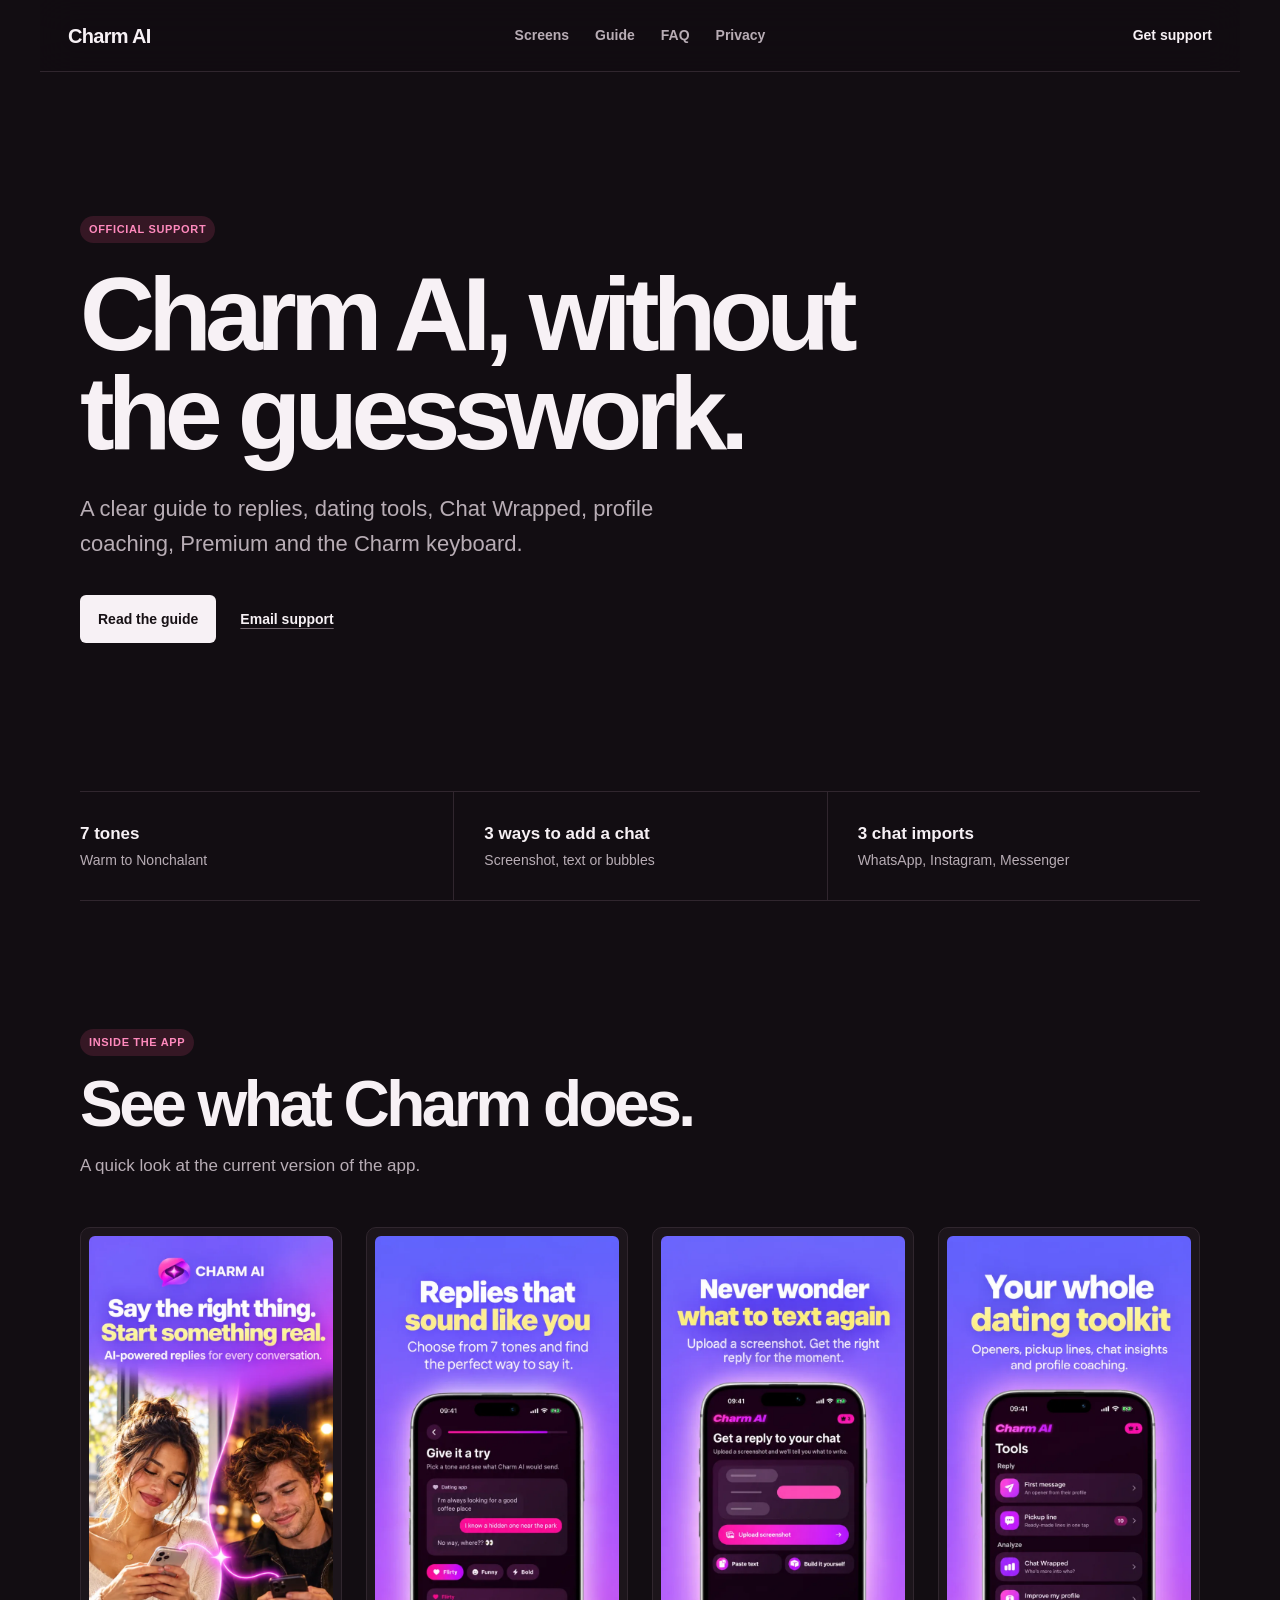
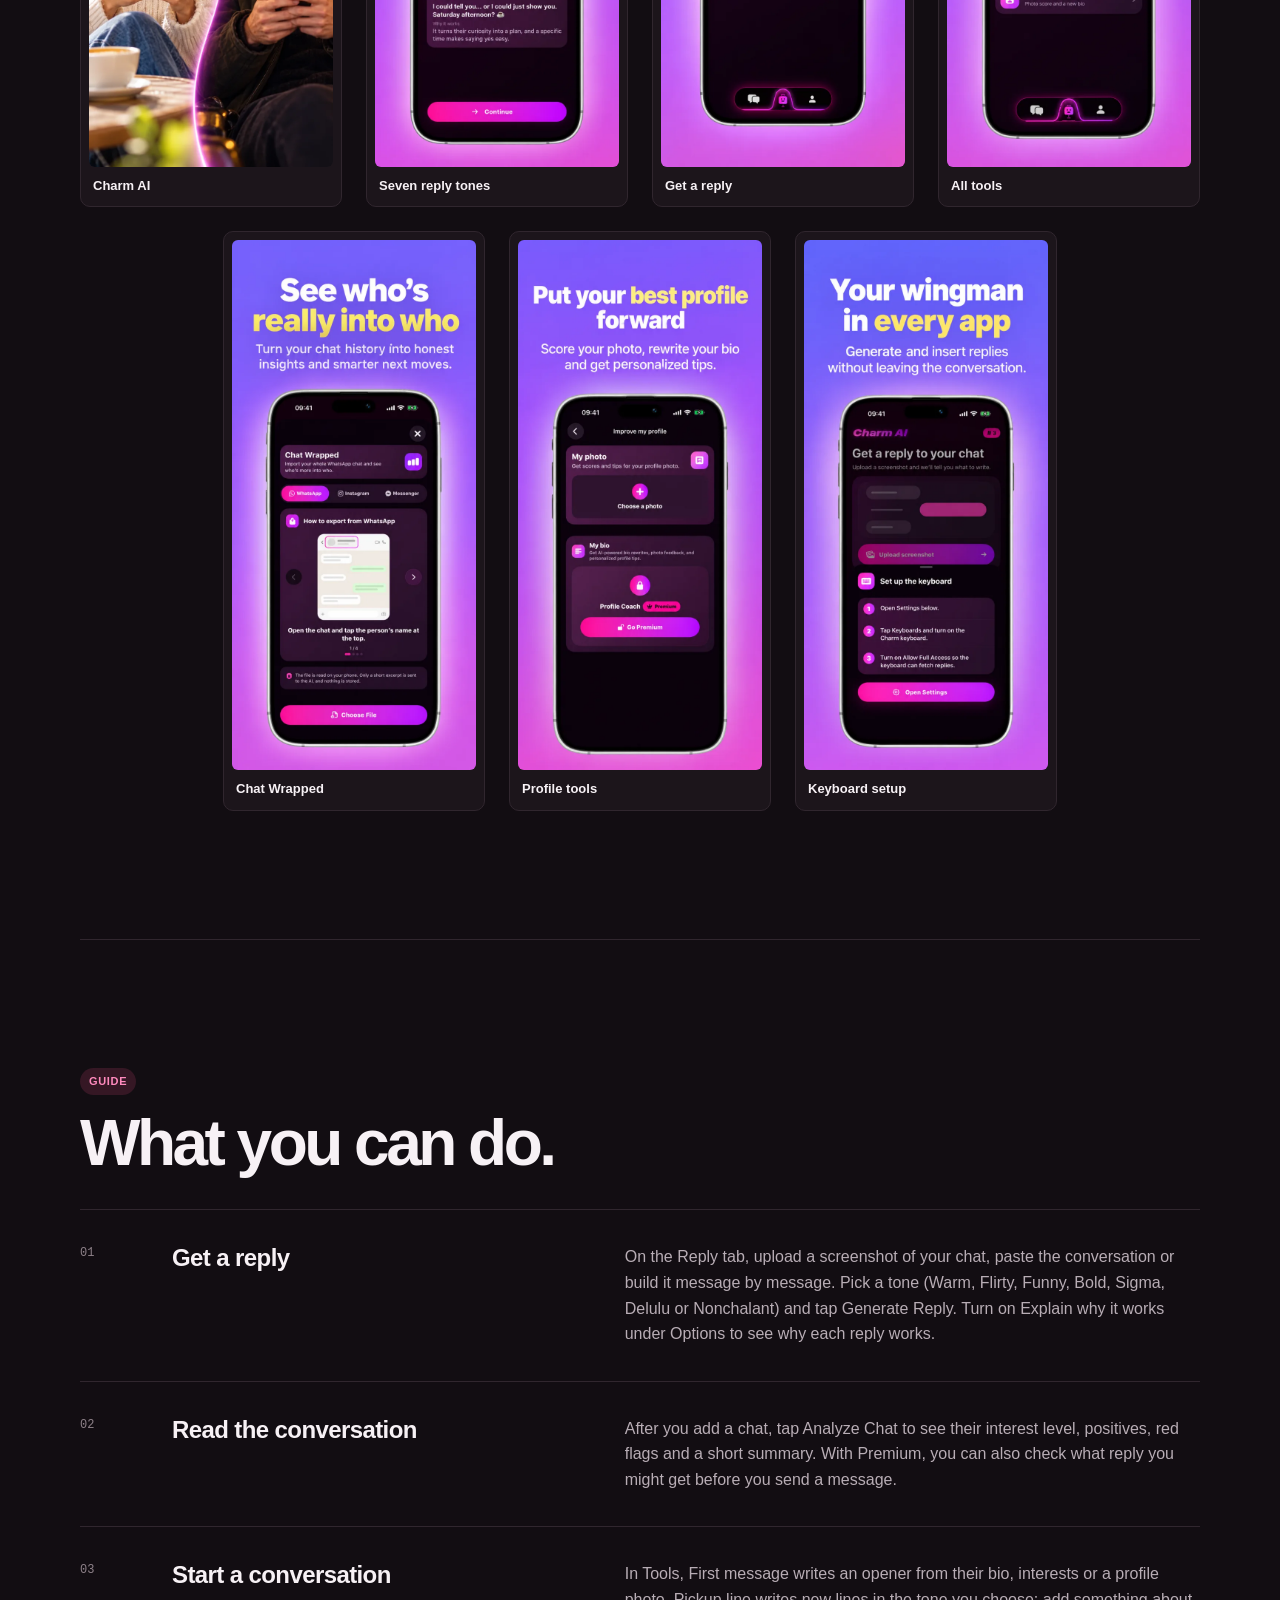
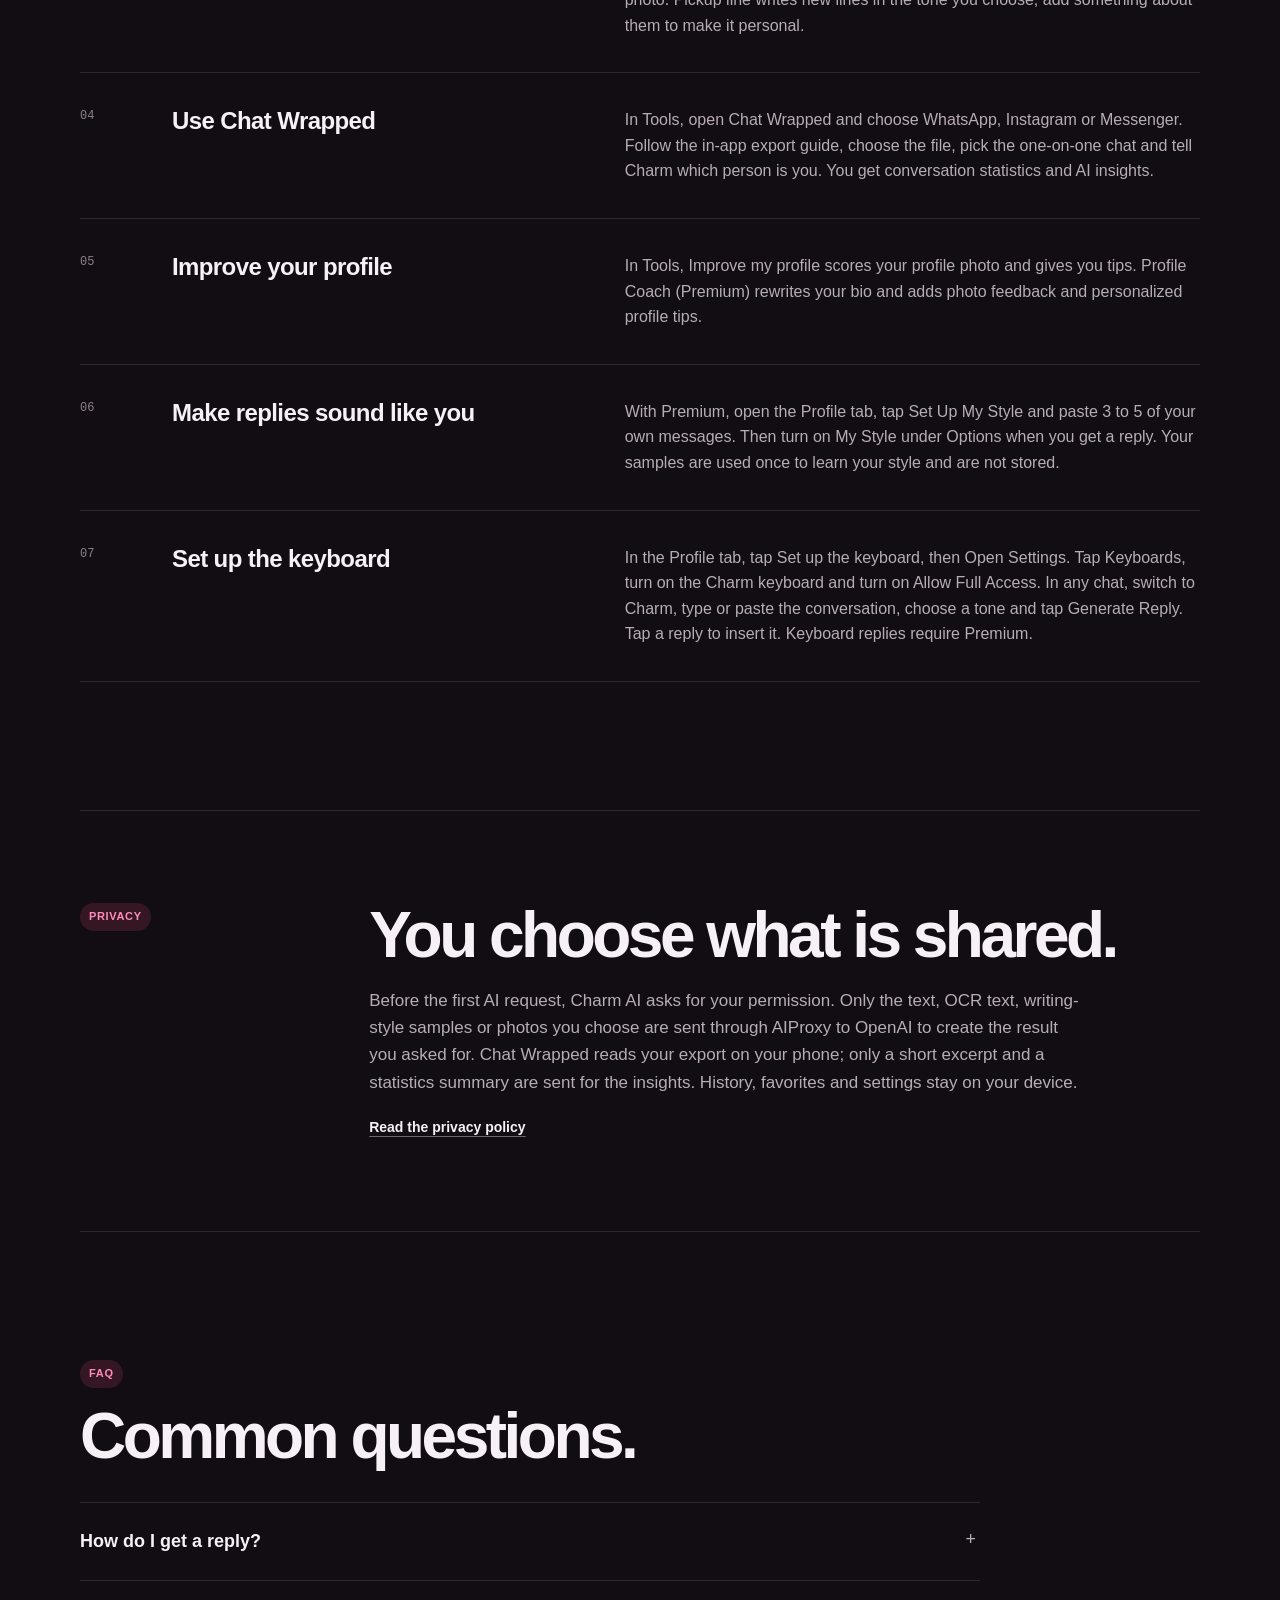
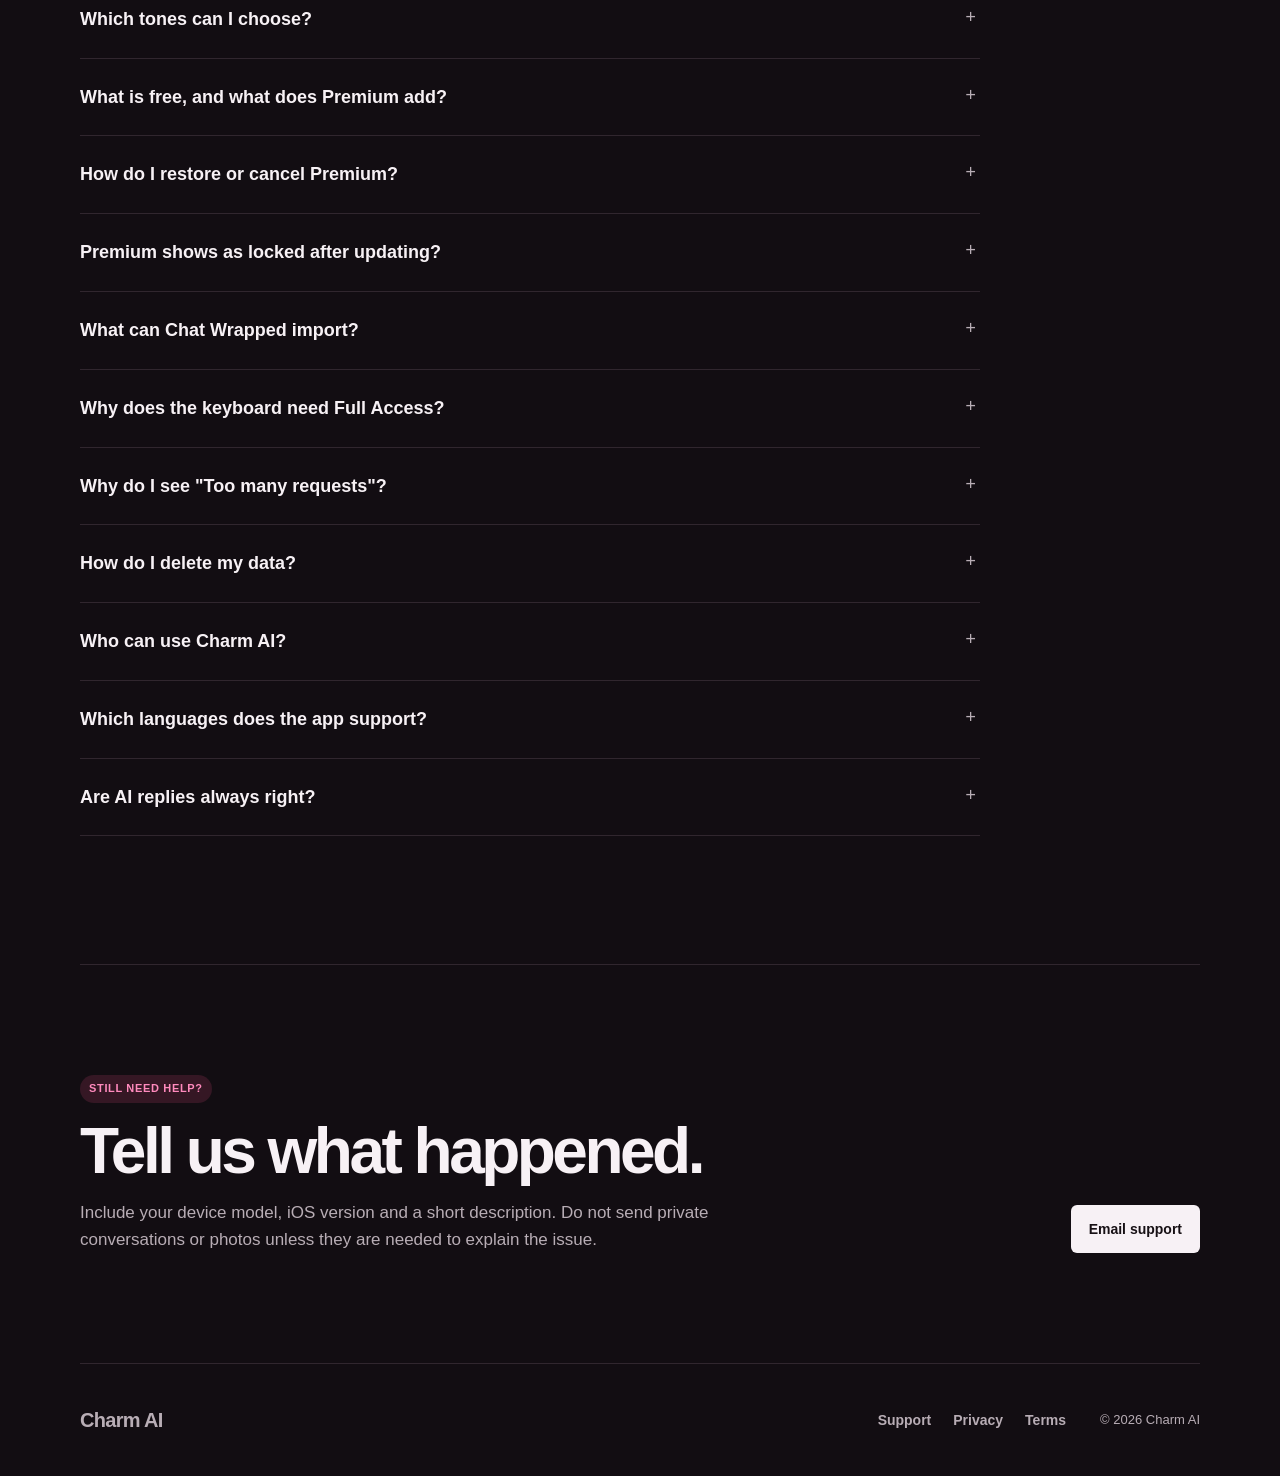
==== commit 71910623: "Add Charm AI FAQ for Premium after updating" ====
--- a/charm-ai/index.html
+++ b/charm-ai/index.html
@@ -189,6 +189,10 @@
                     <p>Purchases are made through Apple. To restore a purchase, open the Premium screen in Charm AI and tap Restore. To cancel, open the Settings app on your iPhone, tap your name, then Subscriptions, and choose Charm AI. For refunds, use Apple's <a href="https://reportaproblem.apple.com">Report a Problem</a> page.</p>
                 </details>
                 <details>
+                    <summary>Premium shows as locked after updating?</summary>
+                    <p>Close and reopen the app. If it is still locked, open the Premium screen and tap Restore. Your subscription is not affected.</p>
+                </details>
+                <details>
                     <summary>What can Chat Wrapped import?</summary>
                     <p>Exported one-on-one chats from WhatsApp, Instagram and Messenger. Group chats are not supported. Choose the platform and follow the in-app export guide.</p>
                 </details>
